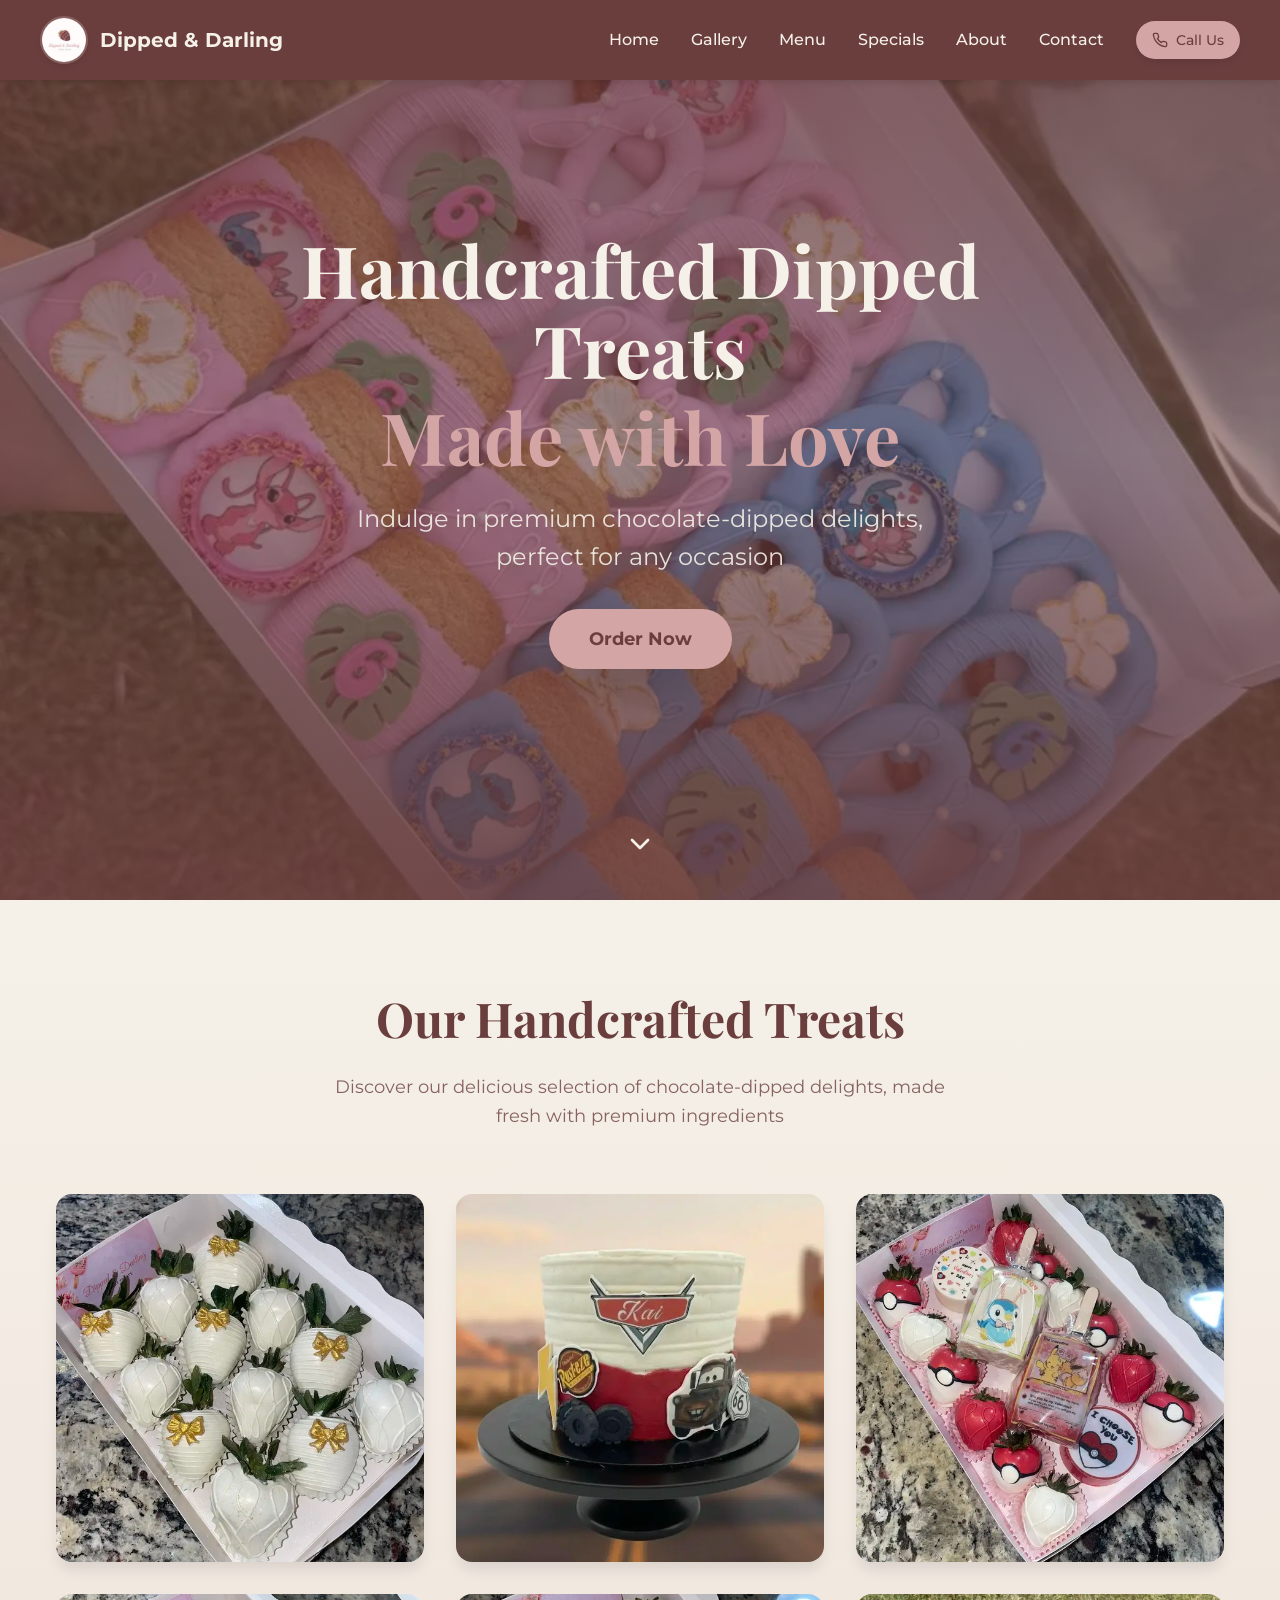
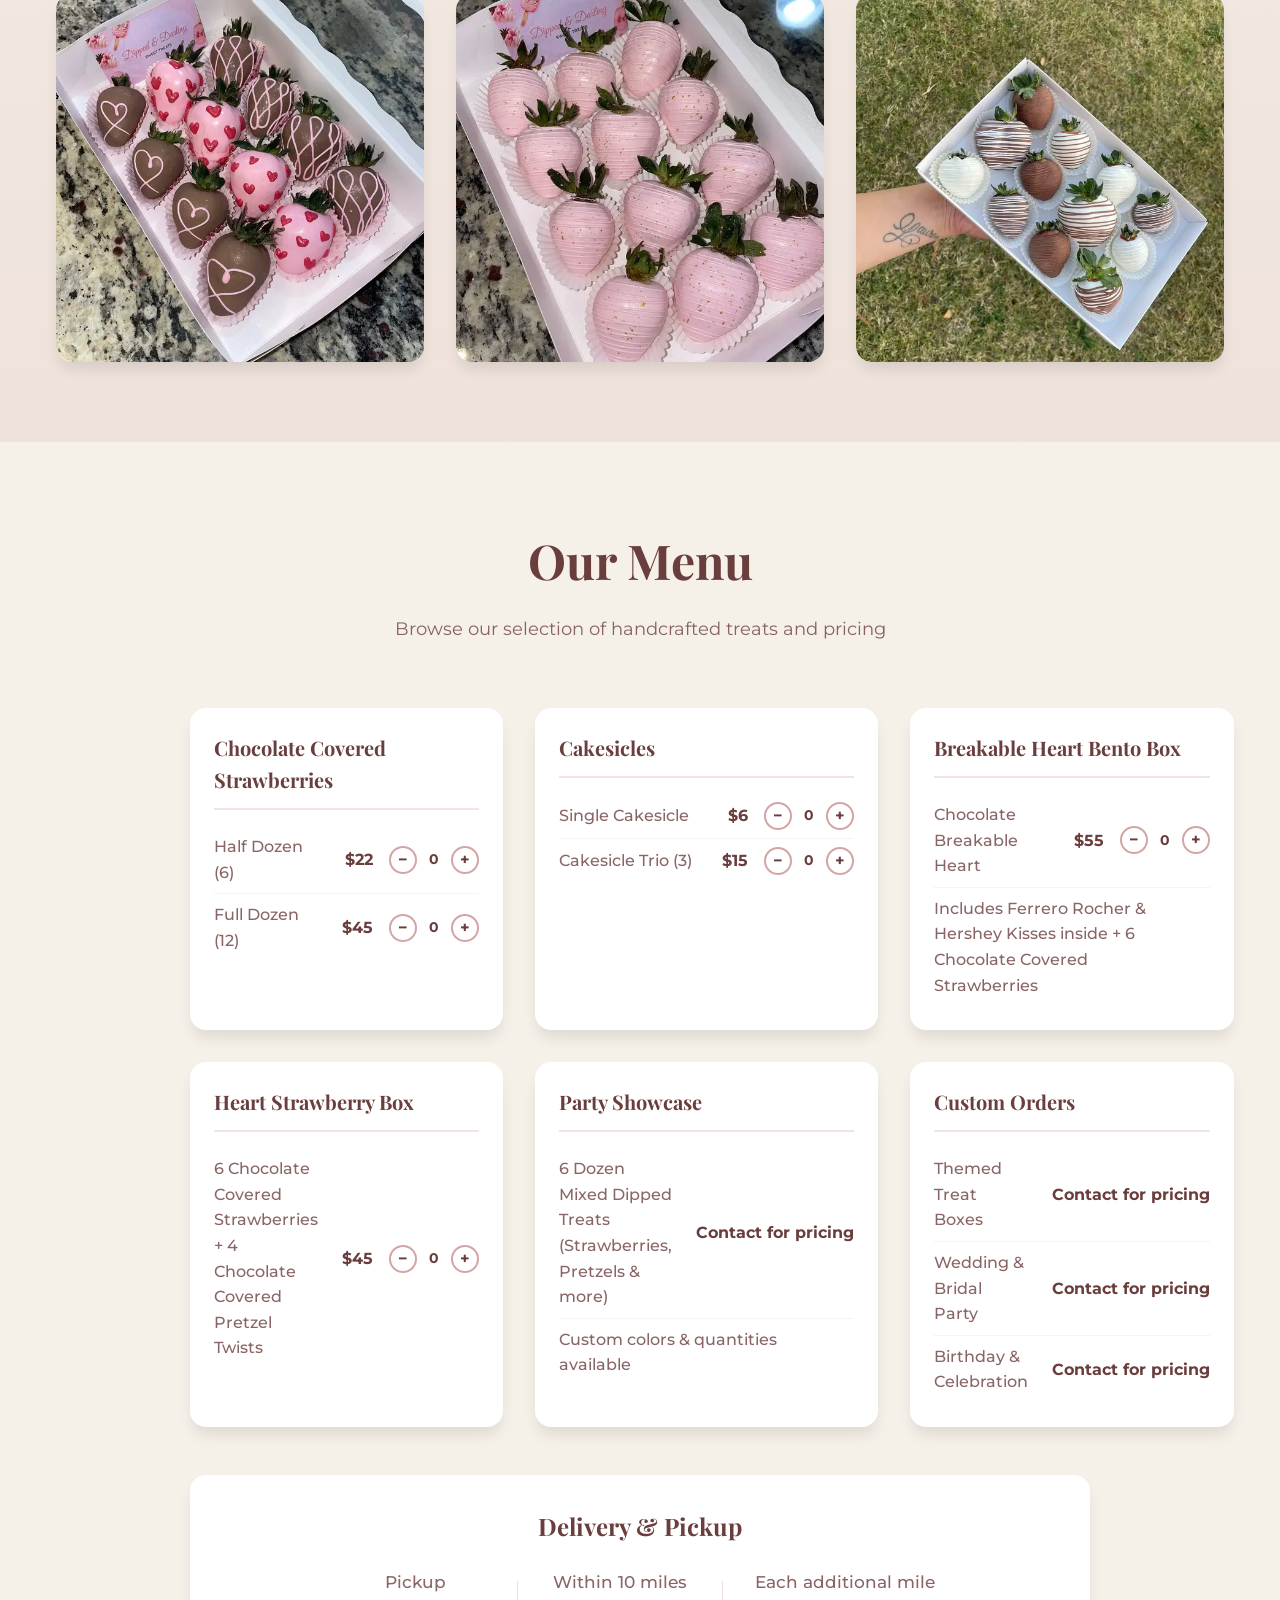
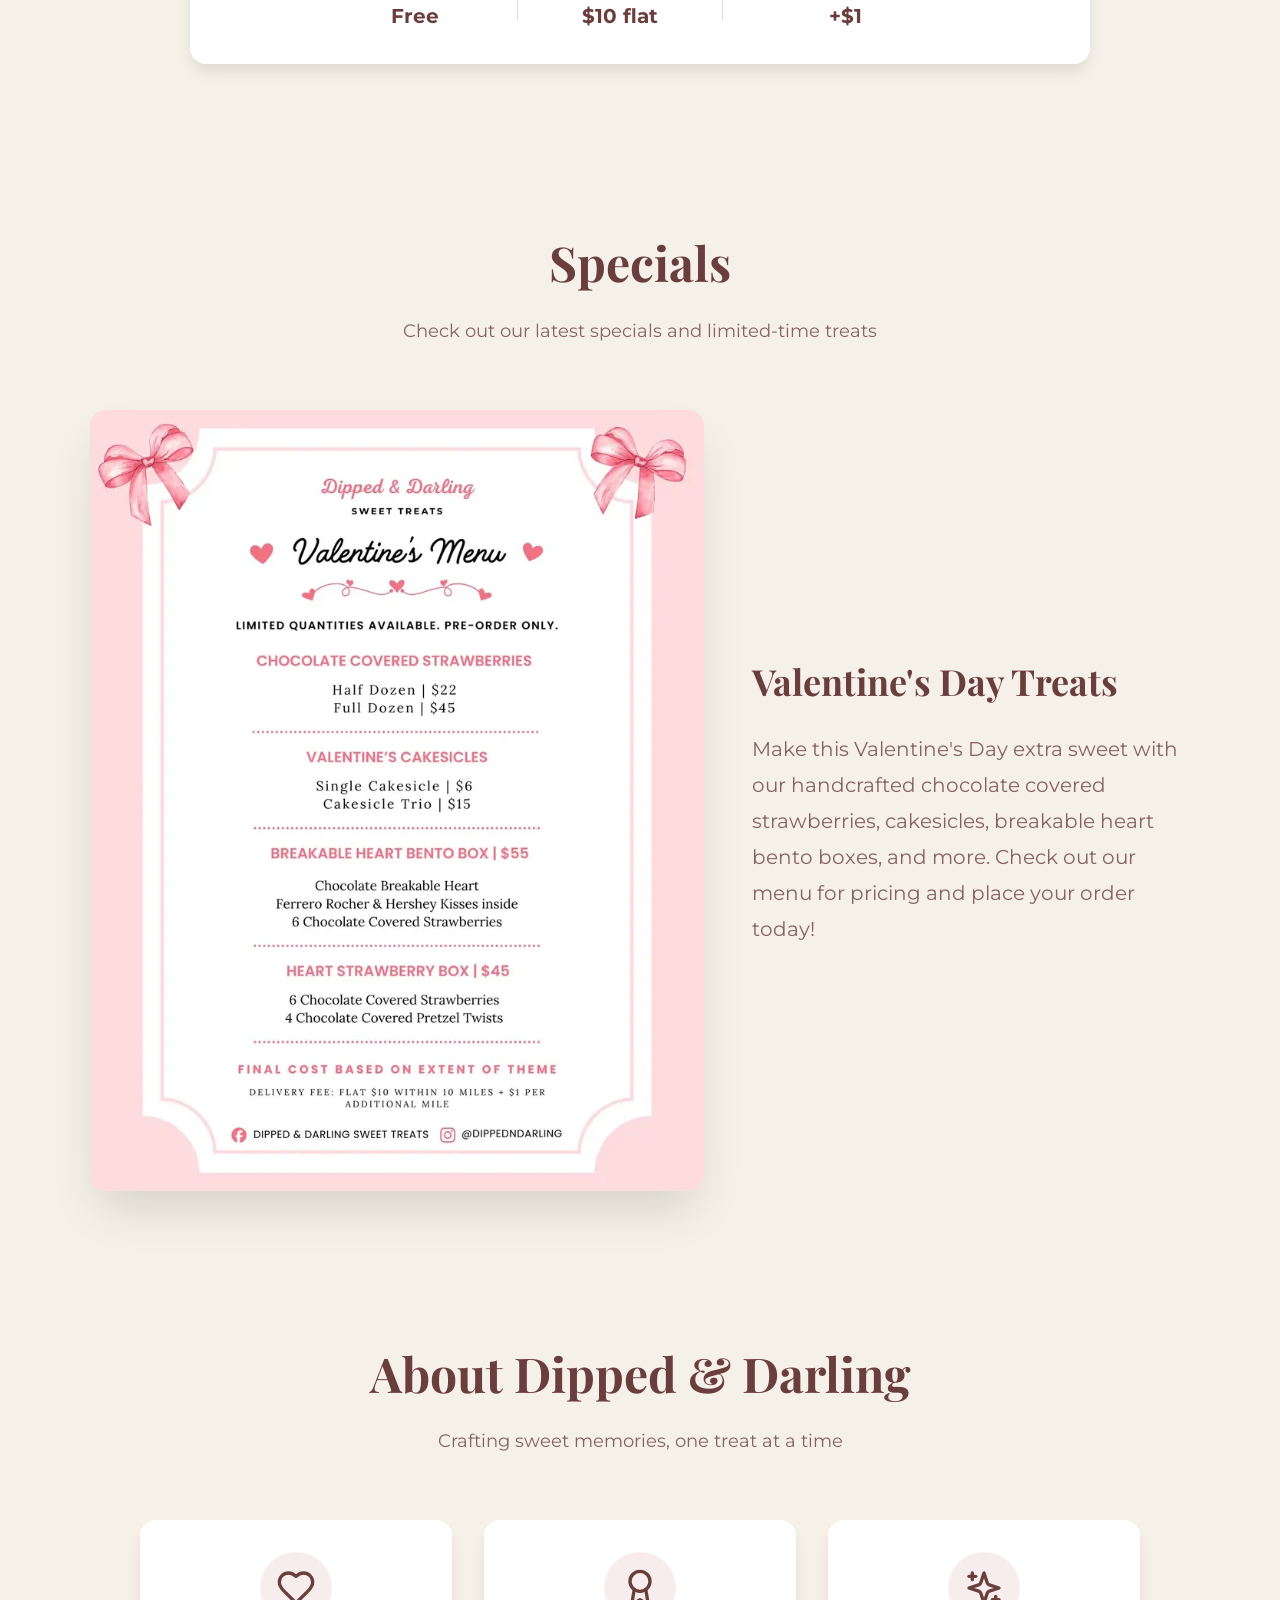
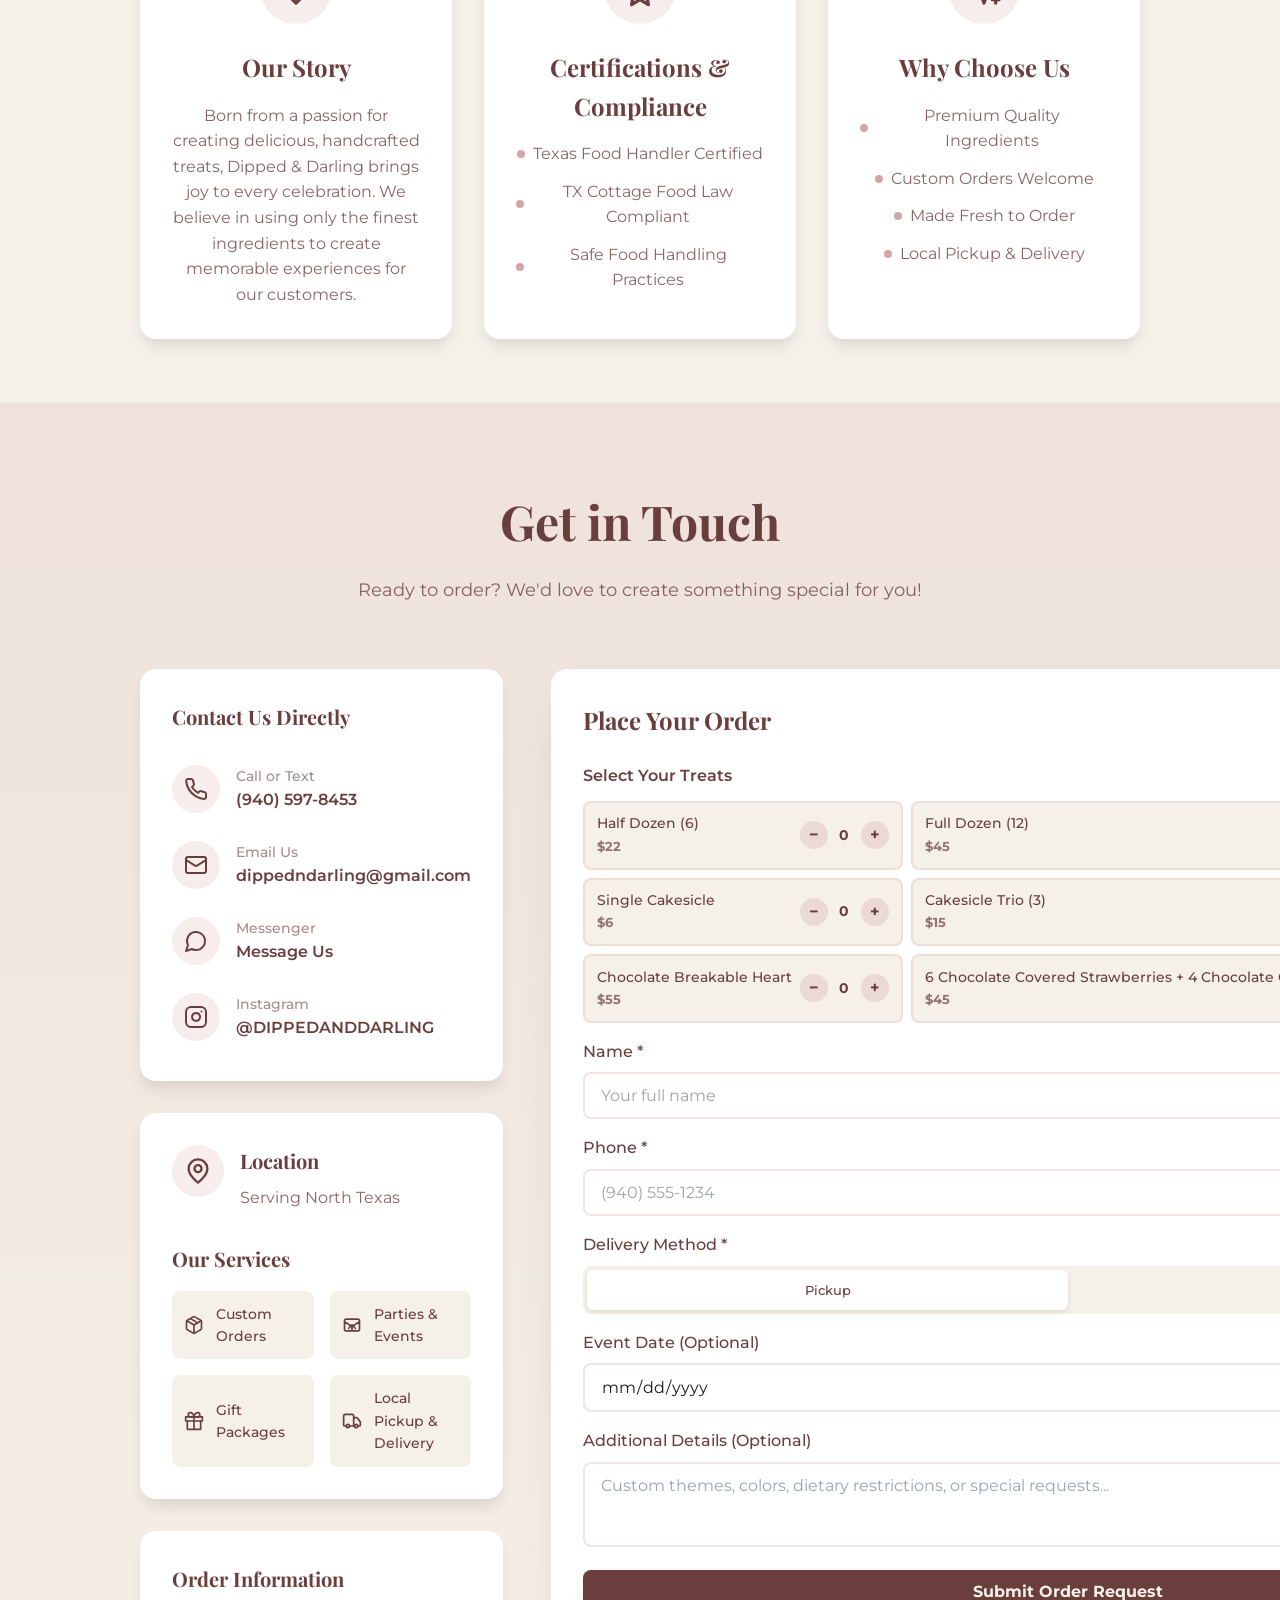
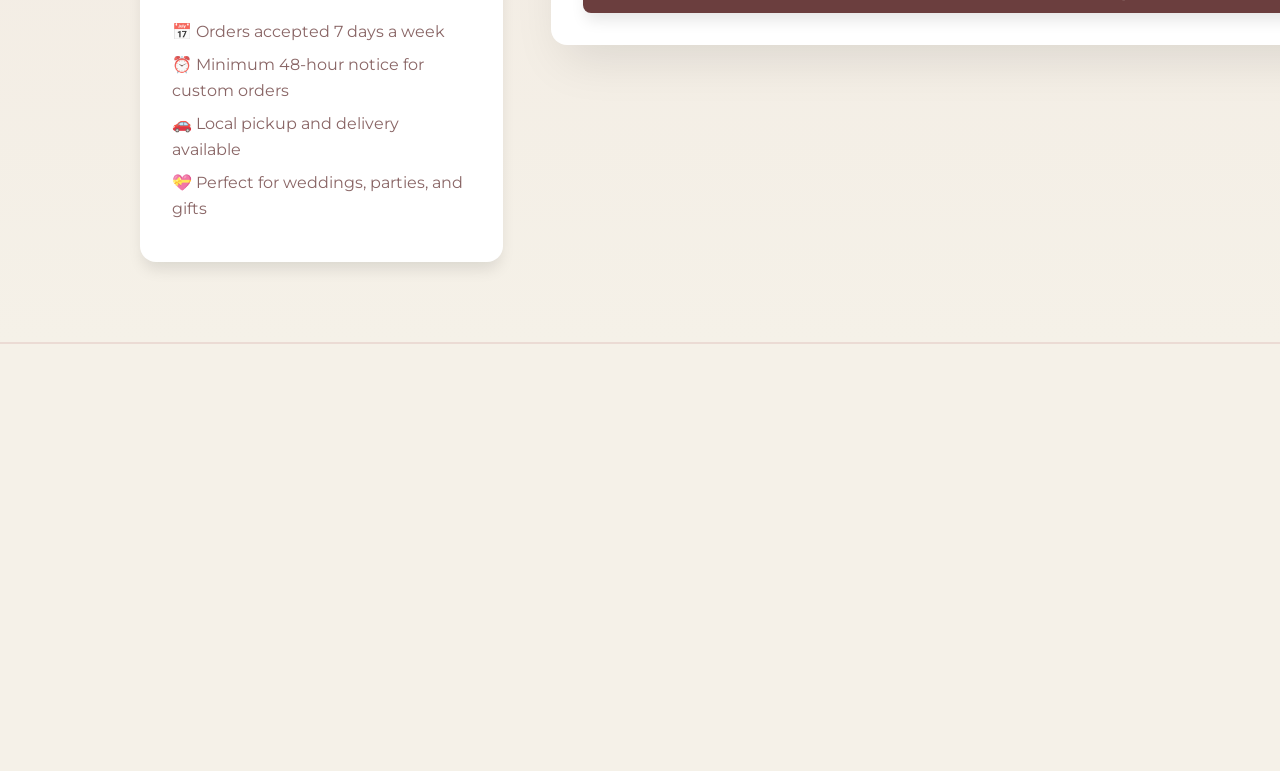
==== index.html @ 2ed3204c "Add jello animations, menu qty controls, and particle improvements - Springy cubic-bezier transition" ====
<!DOCTYPE html>
<html lang="en">
<head>
  <meta charset="UTF-8">
  <meta name="viewport" content="width=device-width, initial-scale=1.0">
  <title>Dipped & Darling Sweet Treats - Handcrafted Chocolate Delights</title>
  <meta name="description" content="Handcrafted dipped treats made with love in North Texas. Custom orders for parties, gifts, and special occasions. Texas Food Handler Certified and Cottage Food Law compliant.">
  <meta name="theme-color" content="#6B3E3E">
  <link rel="preconnect" href="https://fonts.googleapis.com">
  <link rel="preconnect" href="https://fonts.gstatic.com" crossorigin>
  <link href="https://fonts.googleapis.com/css2?family=Playfair+Display:wght@400;600;700&family=Montserrat:wght@400;500;600;700&display=swap" rel="stylesheet">
  <link rel="icon" href="images/favicon.png" type="image/png">
  <link rel="preload" href="images/hero-background.webp" as="image">
  <link rel="stylesheet" href="style.css?v=1707960000">
</head>
<body>

  <!-- ===== HEADER ===== -->
  <header class="header" id="siteHeader">
    <nav class="container">
      <div class="nav-inner">
        <a href="#home" class="logo">
          <img src="images/logo.jpg" alt="Dipped & Darling Sweet Treats Logo">
          <div class="logo-text">
            <span class="logo-name">Dipped &amp; Darling</span>
          </div>
        </a>

        <div class="desktop-nav">
          <a href="#home">Home</a>
          <a href="#gallery">Gallery</a>
          <a href="#menu">Menu</a>
          <a href="#specials">Specials</a>
          <a href="#about">About</a>
          <a href="#contact">Contact</a>
          <a href="tel:9405978453" class="cta-btn">
            <svg xmlns="http://www.w3.org/2000/svg" width="16" height="16" viewBox="0 0 24 24" fill="none" stroke="currentColor" stroke-width="2" stroke-linecap="round" stroke-linejoin="round"><path d="M22 16.92v3a2 2 0 0 1-2.18 2 19.79 19.79 0 0 1-8.63-3.07 19.5 19.5 0 0 1-6-6 19.79 19.79 0 0 1-3.07-8.67A2 2 0 0 1 4.11 2h3a2 2 0 0 1 2 1.72c.127.96.361 1.903.7 2.81a2 2 0 0 1-.45 2.11L8.09 9.91a16 16 0 0 0 6 6l1.27-1.27a2 2 0 0 1 2.11-.45c.907.339 1.85.573 2.81.7A2 2 0 0 1 22 16.92z"/></svg>
            Call Us
          </a>
        </div>

        <div class="mobile-controls">
          <a href="tel:9405978453" aria-label="Call us">
            <svg xmlns="http://www.w3.org/2000/svg" width="20" height="20" viewBox="0 0 24 24" fill="none" stroke="currentColor" stroke-width="2" stroke-linecap="round" stroke-linejoin="round"><path d="M22 16.92v3a2 2 0 0 1-2.18 2 19.79 19.79 0 0 1-8.63-3.07 19.5 19.5 0 0 1-6-6 19.79 19.79 0 0 1-3.07-8.67A2 2 0 0 1 4.11 2h3a2 2 0 0 1 2 1.72c.127.96.361 1.903.7 2.81a2 2 0 0 1-.45 2.11L8.09 9.91a16 16 0 0 0 6 6l1.27-1.27a2 2 0 0 1 2.11-.45c.907.339 1.85.573 2.81.7A2 2 0 0 1 22 16.92z"/></svg>
          </a>
          <button onclick="toggleMobileMenu()" aria-label="Toggle mobile menu" id="menuBtn">
            <svg id="menuIcon" xmlns="http://www.w3.org/2000/svg" width="24" height="24" viewBox="0 0 24 24" fill="none" stroke="currentColor" stroke-width="2" stroke-linecap="round" stroke-linejoin="round"><line x1="4" x2="20" y1="12" y2="12"/><line x1="4" x2="20" y1="6" y2="6"/><line x1="4" x2="20" y1="18" y2="18"/></svg>
            <svg id="closeIcon" xmlns="http://www.w3.org/2000/svg" width="24" height="24" viewBox="0 0 24 24" fill="none" stroke="currentColor" stroke-width="2" stroke-linecap="round" stroke-linejoin="round" style="display:none"><path d="M18 6 6 18"/><path d="m6 6 12 12"/></svg>
          </button>
        </div>
      </div>

      <div class="mobile-menu" id="mobileMenu">
        <a href="#home" onclick="closeMobileMenu()">Home</a>
        <a href="#gallery" onclick="closeMobileMenu()">Gallery</a>
        <a href="#menu" onclick="closeMobileMenu()">Menu</a>
        <a href="#specials" onclick="closeMobileMenu()">Specials</a>
        <a href="#about" onclick="closeMobileMenu()">About</a>
        <a href="#contact" onclick="closeMobileMenu()">Contact</a>
        <div class="contact-divider">
          <p>Contact Us</p>
          <a href="tel:9405978453">
            <svg xmlns="http://www.w3.org/2000/svg" width="16" height="16" viewBox="0 0 24 24" fill="none" stroke="currentColor" stroke-width="2" stroke-linecap="round" stroke-linejoin="round"><path d="M22 16.92v3a2 2 0 0 1-2.18 2 19.79 19.79 0 0 1-8.63-3.07 19.5 19.5 0 0 1-6-6 19.79 19.79 0 0 1-3.07-8.67A2 2 0 0 1 4.11 2h3a2 2 0 0 1 2 1.72c.127.96.361 1.903.7 2.81a2 2 0 0 1-.45 2.11L8.09 9.91a16 16 0 0 0 6 6l1.27-1.27a2 2 0 0 1 2.11-.45c.907.339 1.85.573 2.81.7A2 2 0 0 1 22 16.92z"/></svg>
            (940) 597-8453
          </a>
        </div>
      </div>
    </nav>
  </header>

  <!-- ===== HERO ===== -->
  <section class="hero" id="home">
    <div class="hero-bg">
      <img src="images/hero-background.webp" alt="Dipped and Darling Sweet Treats">
      <div class="overlay"></div>
    </div>
    <div class="hero-content">
      <h1 class="animate-fade-in-up">
        Handcrafted Dipped Treats
        <span>Made with Love</span>
      </h1>
      <p class="animate-fade-in-up delay-2">
        Indulge in premium chocolate-dipped delights, perfect for any occasion
      </p>
      <a href="#contact" class="order-btn animate-fade-in-up delay-4">Order Now</a>
    </div>
    <div class="scroll-indicator">
      <svg xmlns="http://www.w3.org/2000/svg" width="32" height="32" viewBox="0 0 24 24" fill="none" stroke="currentColor" stroke-width="2" stroke-linecap="round" stroke-linejoin="round"><path d="m6 9 6 6 6-6"/></svg>
    </div>
  </section>

  <!-- ===== GALLERY ===== -->
  <section class="gallery" id="gallery">
    <div class="container">
      <div class="section-header reveal">
        <h2>Our Handcrafted Treats</h2>
        <p>Discover our delicious selection of chocolate-dipped delights, made fresh with premium ingredients</p>
      </div>
      <div class="gallery-wrapper">
        <button class="gallery-nav-btn prev hidden" id="galleryPrev" aria-label="Previous">
          <svg xmlns="http://www.w3.org/2000/svg" width="24" height="24" viewBox="0 0 24 24" fill="none" stroke="currentColor" stroke-width="2.5" stroke-linecap="round" stroke-linejoin="round"><path d="m15 18-6-6 6-6"/></svg>
        </button>
        <div class="gallery-grid" id="galleryGrid"></div>
        <button class="gallery-nav-btn next hidden" id="galleryNext" aria-label="Next">
          <svg xmlns="http://www.w3.org/2000/svg" width="24" height="24" viewBox="0 0 24 24" fill="none" stroke="currentColor" stroke-width="2.5" stroke-linecap="round" stroke-linejoin="round"><path d="m9 18 6-6-6-6"/></svg>
        </button>
      </div>
      <div class="gallery-dots hidden" id="galleryDots"></div>
    </div>
  </section>

  <!-- ===== MENU ===== -->
  <section class="menu" id="menu">
    <div class="container">
      <div class="section-header reveal">
        <h2>Our Menu</h2>
        <p>Browse our selection of handcrafted treats and pricing</p>
      </div>
      <div class="menu-grid" id="menuGrid"></div>
      <div class="menu-delivery reveal">
        <div class="menu-delivery-inner">
          <h3>Delivery & Pickup</h3>
          <div class="delivery-options">
            <div class="delivery-option">
              <span class="delivery-label">Pickup</span>
              <span class="delivery-price">Free</span>
            </div>
            <div class="delivery-divider"></div>
            <div class="delivery-option">
              <span class="delivery-label">Within 10 miles</span>
              <span class="delivery-price">$10 flat</span>
            </div>
            <div class="delivery-divider"></div>
            <div class="delivery-option">
              <span class="delivery-label">Each additional mile</span>
              <span class="delivery-price">+$1</span>
            </div>
          </div>
        </div>
      </div>
    </div>
  </section>

  <!-- ===== SPECIALS ===== -->
  <section class="specials" id="specials">
    <div class="container">
      <div class="section-header reveal">
        <h2>Specials</h2>
        <p>Check out our latest specials and limited-time treats</p>
      </div>
      <div class="specials-content">
        <div class="specials-image reveal delay-1">
          <img src="images/special.webp" loading="lazy" alt="Valentine's Day Menu - Chocolate Covered Strawberries, Cakesicles, Breakable Heart Bento Box, Heart Strawberry Box">
        </div>
        <div class="specials-text reveal delay-2">
          <h3>Valentine's Day Treats</h3>
          <p>Make this Valentine's Day extra sweet with our handcrafted chocolate covered strawberries, cakesicles, breakable heart bento boxes, and more. Check out our menu for pricing and place your order today!</p>
        </div>
      </div>
    </div>
  </section>

  <!-- ===== ABOUT ===== -->
  <section class="about" id="about">
    <div class="container">
      <div class="section-header reveal">
        <h2>About Dipped &amp; Darling</h2>
        <p>Crafting sweet memories, one treat at a time</p>
      </div>
      <div class="about-grid">
        <div class="about-card reveal delay-1">
          <div class="icon-circle">
            <svg xmlns="http://www.w3.org/2000/svg" width="40" height="40" viewBox="0 0 24 24" fill="none" stroke="currentColor" stroke-width="2" stroke-linecap="round" stroke-linejoin="round"><path d="M19 14c1.49-1.46 3-3.21 3-5.5A5.5 5.5 0 0 0 16.5 3c-1.76 0-3 .5-4.5 2-1.5-1.5-2.74-2-4.5-2A5.5 5.5 0 0 0 2 8.5c0 2.3 1.5 4.05 3 5.5l7 7Z"/></svg>
          </div>
          <h3>Our Story</h3>
          <p>Born from a passion for creating delicious, handcrafted treats, Dipped &amp; Darling brings joy to every celebration. We believe in using only the finest ingredients to create memorable experiences for our customers.</p>
        </div>
        <div class="about-card reveal delay-2">
          <div class="icon-circle">
            <svg xmlns="http://www.w3.org/2000/svg" width="40" height="40" viewBox="0 0 24 24" fill="none" stroke="currentColor" stroke-width="2" stroke-linecap="round" stroke-linejoin="round"><circle cx="12" cy="8" r="6"/><path d="M15.477 12.89 17 22l-5-3-5 3 1.523-9.11"/></svg>
          </div>
          <h3>Certifications &amp; Compliance</h3>
          <div class="bullet-list">
            <div class="bullet-item"><div class="bullet-dot"></div><p>Texas Food Handler Certified</p></div>
            <div class="bullet-item"><div class="bullet-dot"></div><p>TX Cottage Food Law Compliant</p></div>
            <div class="bullet-item"><div class="bullet-dot"></div><p>Safe Food Handling Practices</p></div>
          </div>
        </div>
        <div class="about-card reveal delay-3">
          <div class="icon-circle">
            <svg xmlns="http://www.w3.org/2000/svg" width="40" height="40" viewBox="0 0 24 24" fill="none" stroke="currentColor" stroke-width="2" stroke-linecap="round" stroke-linejoin="round"><path d="m12 3-1.912 5.813a2 2 0 0 1-1.275 1.275L3 12l5.813 1.912a2 2 0 0 1 1.275 1.275L12 21l1.912-5.813a2 2 0 0 1 1.275-1.275L21 12l-5.813-1.912a2 2 0 0 1-1.275-1.275L12 3Z"/><path d="M5 3v4"/><path d="M19 17v4"/><path d="M3 5h4"/><path d="M17 19h4"/></svg>
          </div>
          <h3>Why Choose Us</h3>
          <div class="bullet-list">
            <div class="bullet-item"><div class="bullet-dot"></div><p>Premium Quality Ingredients</p></div>
            <div class="bullet-item"><div class="bullet-dot"></div><p>Custom Orders Welcome</p></div>
            <div class="bullet-item"><div class="bullet-dot"></div><p>Made Fresh to Order</p></div>
            <div class="bullet-item"><div class="bullet-dot"></div><p>Local Pickup &amp; Delivery</p></div>
          </div>
        </div>
      </div>
    </div>
  </section>

  <!-- ===== CONTACT ===== -->
  <section class="contact" id="contact">
    <div class="container">
      <div class="section-header reveal">
        <h2>Get in Touch</h2>
        <p>Ready to order? We'd love to create something special for you!</p>
      </div>
      <div class="contact-grid">
        <div class="contact-info reveal">
          <div class="info-card">
            <h3>Contact Us Directly</h3>
            <a href="tel:9405978453" class="contact-method">
              <div class="method-icon">
                <svg xmlns="http://www.w3.org/2000/svg" width="24" height="24" viewBox="0 0 24 24" fill="none" stroke="currentColor" stroke-width="2" stroke-linecap="round" stroke-linejoin="round"><path d="M22 16.92v3a2 2 0 0 1-2.18 2 19.79 19.79 0 0 1-8.63-3.07 19.5 19.5 0 0 1-6-6 19.79 19.79 0 0 1-3.07-8.67A2 2 0 0 1 4.11 2h3a2 2 0 0 1 2 1.72c.127.96.361 1.903.7 2.81a2 2 0 0 1-.45 2.11L8.09 9.91a16 16 0 0 0 6 6l1.27-1.27a2 2 0 0 1 2.11-.45c.907.339 1.85.573 2.81.7A2 2 0 0 1 22 16.92z"/></svg>
              </div>
              <div>
                <p class="method-label">Call or Text</p>
                <p class="method-value">(940) 597-8453</p>
              </div>
            </a>
            <a href="mailto:dippedndarling@gmail.com" class="contact-method">
              <div class="method-icon">
                <svg xmlns="http://www.w3.org/2000/svg" width="24" height="24" viewBox="0 0 24 24" fill="none" stroke="currentColor" stroke-width="2" stroke-linecap="round" stroke-linejoin="round"><rect width="20" height="16" x="2" y="4" rx="2"/><path d="m22 7-8.97 5.7a1.94 1.94 0 0 1-2.06 0L2 7"/></svg>
              </div>
              <div>
                <p class="method-label">Email Us</p>
                <p class="method-value">dippedndarling@gmail.com</p>
              </div>
            </a>
            <a href="https://www.facebook.com/messages/t/61581837754431/" target="_blank" rel="noopener noreferrer" class="contact-method">
              <div class="method-icon">
                <svg xmlns="http://www.w3.org/2000/svg" width="24" height="24" viewBox="0 0 24 24" fill="none" stroke="currentColor" stroke-width="2" stroke-linecap="round" stroke-linejoin="round"><path d="M7.9 20A9 9 0 1 0 4 16.1L2 22Z"/></svg>
              </div>
              <div>
                <p class="method-label">Messenger</p>
                <p class="method-value">Message Us</p>
              </div>
            </a>
            <a href="https://www.instagram.com/dippedanddarling" target="_blank" rel="noopener noreferrer" class="contact-method">
              <div class="method-icon">
                <svg xmlns="http://www.w3.org/2000/svg" width="24" height="24" viewBox="0 0 24 24" fill="none" stroke="currentColor" stroke-width="2" stroke-linecap="round" stroke-linejoin="round"><rect width="20" height="20" x="2" y="2" rx="5" ry="5"/><path d="M16 11.37A4 4 0 1 1 12.63 8 4 4 0 0 1 16 11.37z"/><line x1="17.5" x2="17.51" y1="6.5" y2="6.5"/></svg>
              </div>
              <div>
                <p class="method-label">Instagram</p>
                <p class="method-value">@DIPPEDANDDARLING</p>
              </div>
            </a>
          </div>

          <div class="info-card">
            <div class="location-header">
              <div class="method-icon">
                <svg xmlns="http://www.w3.org/2000/svg" width="28" height="28" viewBox="0 0 24 24" fill="none" stroke="currentColor" stroke-width="2" stroke-linecap="round" stroke-linejoin="round"><path d="M20 10c0 6-8 12-8 12s-8-6-8-12a8 8 0 0 1 16 0Z"/><circle cx="12" cy="10" r="3"/></svg>
              </div>
              <div>
                <h3 style="margin-bottom:0.5rem">Location</h3>
                <p>Serving North Texas</p>
              </div>
            </div>
            <h3 style="margin-bottom:1rem">Our Services</h3>
            <div class="services-grid">
              <div class="service-item">
                <svg xmlns="http://www.w3.org/2000/svg" width="20" height="20" viewBox="0 0 24 24" fill="none" stroke="currentColor" stroke-width="2" stroke-linecap="round" stroke-linejoin="round"><path d="m7.5 4.27 9 5.15"/><path d="M21 8a2 2 0 0 0-1-1.73l-7-4a2 2 0 0 0-2 0l-7 4A2 2 0 0 0 3 8v8a2 2 0 0 0 1 1.73l7 4a2 2 0 0 0 2 0l7-4A2 2 0 0 0 21 16Z"/><path d="m3.3 7 8.7 5 8.7-5"/><path d="M12 22V12"/></svg>
                <span>Custom Orders</span>
              </div>
              <div class="service-item">
                <svg xmlns="http://www.w3.org/2000/svg" width="20" height="20" viewBox="0 0 24 24" fill="none" stroke="currentColor" stroke-width="2" stroke-linecap="round" stroke-linejoin="round"><path d="M3 8l7.89 5.26a2 2 0 002.22 0L21 8M5 19h14a2 2 0 002-2V7a2 2 0 00-2-2H5a2 2 0 00-2 2v10a2 2 0 002 2z"/><path d="M12 12v6"/><path d="M8 16l4-4 4 4"/></svg>
                <span>Parties &amp; Events</span>
              </div>
              <div class="service-item">
                <svg xmlns="http://www.w3.org/2000/svg" width="20" height="20" viewBox="0 0 24 24" fill="none" stroke="currentColor" stroke-width="2" stroke-linecap="round" stroke-linejoin="round"><polyline points="20 12 20 22 4 22 4 12"/><rect width="20" height="5" x="2" y="7"/><line x1="12" x2="12" y1="22" y2="7"/><path d="M12 7H7.5a2.5 2.5 0 0 1 0-5C11 2 12 7 12 7z"/><path d="M12 7h4.5a2.5 2.5 0 0 0 0-5C13 2 12 7 12 7z"/></svg>
                <span>Gift Packages</span>
              </div>
              <div class="service-item">
                <svg xmlns="http://www.w3.org/2000/svg" width="20" height="20" viewBox="0 0 24 24" fill="none" stroke="currentColor" stroke-width="2" stroke-linecap="round" stroke-linejoin="round"><path d="M14 18V6a2 2 0 0 0-2-2H4a2 2 0 0 0-2 2v11a1 1 0 0 0 1 1h2"/><path d="M15 18H9"/><path d="M19 18h2a1 1 0 0 0 1-1v-3.65a1 1 0 0 0-.22-.624l-3.48-4.35A1 1 0 0 0 17.52 8H14"/><circle cx="17" cy="18" r="2"/><circle cx="7" cy="18" r="2"/></svg>
                <span>Local Pickup &amp; Delivery</span>
              </div>
            </div>
          </div>

          <div class="info-card order-info">
            <h3>Order Information</h3>
            <p>&#128197; Orders accepted 7 days a week</p>
            <p>&#9200; Minimum 48-hour notice for custom orders</p>
            <p>&#128663; Local pickup and delivery available</p>
            <p>&#128157; Perfect for weddings, parties, and gifts</p>
          </div>
        </div>

        <div class="reveal delay-2">
          <form class="order-form" id="orderForm" onsubmit="handleFormSubmit(event)">
            <h3>Place Your Order</h3>

            <label class="form-section-label">Select Your Treats</label>
            <div class="order-items" id="orderItems"></div>
            <p class="error-text" id="cartError" style="display:none"></p>

            <div class="order-summary hidden" id="orderSummary">
              <h4>Order Summary</h4>
              <div id="orderSummaryItems"></div>
              <div class="order-total">
                <span>Estimated Total</span>
                <span id="orderTotal">$0</span>
              </div>
            </div>

            <div class="form-group">
              <label for="name">Name *</label>
              <input type="text" id="name" name="name" placeholder="Your full name">
              <p class="error-text" id="nameError" style="display:none"></p>
            </div>
            <div class="form-group">
              <label for="phone">Phone *</label>
              <input type="tel" id="phone" name="phone" placeholder="(940) 555-1234">
              <p class="error-text" id="phoneError" style="display:none"></p>
            </div>

            <div class="form-group">
              <label class="form-section-label">Delivery Method *</label>
              <div class="delivery-toggle" id="deliveryToggle">
                <button type="button" class="delivery-toggle-btn active" data-method="pickup">Pickup</button>
                <button type="button" class="delivery-toggle-btn" data-method="delivery">Delivery</button>
              </div>
              <p class="error-text" id="deliveryError" style="display:none"></p>
            </div>

            <div class="form-group hidden" id="addressGroup">
              <label for="address">Delivery Address *</label>
              <input type="text" id="address" name="address" placeholder="123 Main St, City, TX 76201">
              <p class="error-text" id="addressError" style="display:none"></p>
            </div>

            <div class="form-group">
              <label for="eventDate">Event Date (Optional)</label>
              <input type="date" id="eventDate" name="eventDate">
            </div>
            <div class="form-group">
              <label for="customDetails">Additional Details (Optional)</label>
              <textarea id="customDetails" name="customDetails" rows="3" placeholder="Custom themes, colors, dietary restrictions, or special requests..."></textarea>
            </div>
            <button type="submit" class="submit-btn">Submit Order Request</button>
          </form>
        </div>
      </div>
    </div>
  </section>

  <!-- ===== FOOTER ===== -->
  <footer class="footer">
    <div class="container">
      <div class="footer-grid">
        <div class="footer-brand">
          <div class="brand-row">
            <img src="images/logo.jpg" alt="Dipped & Darling Sweet Treats Logo">
            <span>Dipped &amp; Darling</span>
          </div>
          <p>Handcrafted sweet treats made with love in North Texas</p>
          <div class="certified">
            <svg xmlns="http://www.w3.org/2000/svg" width="16" height="16" viewBox="0 0 24 24" fill="none" stroke="currentColor" stroke-width="2" stroke-linecap="round" stroke-linejoin="round"><path d="M19 14c1.49-1.46 3-3.21 3-5.5A5.5 5.5 0 0 0 16.5 3c-1.76 0-3 .5-4.5 2-1.5-1.5-2.74-2-4.5-2A5.5 5.5 0 0 0 2 8.5c0 2.3 1.5 4.05 3 5.5l7 7Z"/></svg>
            <span>Texas Food Handler Certified</span>
          </div>
        </div>

        <div class="footer-links">
          <span>Quick Links</span>
          <nav>
            <a href="#home">Home</a>
            <a href="#gallery">Gallery</a>
            <a href="#specials">Specials</a>
            <a href="#about">About</a>
            <a href="#contact">Contact</a>
          </nav>
        </div>

        <div class="footer-connect">
          <span>Connect With Us</span>
          <div class="connect-links">
            <a href="tel:9405978453">
              <svg xmlns="http://www.w3.org/2000/svg" width="16" height="16" viewBox="0 0 24 24" fill="none" stroke="currentColor" stroke-width="2" stroke-linecap="round" stroke-linejoin="round"><path d="M22 16.92v3a2 2 0 0 1-2.18 2 19.79 19.79 0 0 1-8.63-3.07 19.5 19.5 0 0 1-6-6 19.79 19.79 0 0 1-3.07-8.67A2 2 0 0 1 4.11 2h3a2 2 0 0 1 2 1.72c.127.96.361 1.903.7 2.81a2 2 0 0 1-.45 2.11L8.09 9.91a16 16 0 0 0 6 6l1.27-1.27a2 2 0 0 1 2.11-.45c.907.339 1.85.573 2.81.7A2 2 0 0 1 22 16.92z"/></svg>
              (940) 597-8453
            </a>
            <a href="mailto:dippedndarling@gmail.com">
              <svg xmlns="http://www.w3.org/2000/svg" width="16" height="16" viewBox="0 0 24 24" fill="none" stroke="currentColor" stroke-width="2" stroke-linecap="round" stroke-linejoin="round"><rect width="20" height="16" x="2" y="4" rx="2"/><path d="m22 7-8.97 5.7a1.94 1.94 0 0 1-2.06 0L2 7"/></svg>
              dippedndarling@gmail.com
            </a>
            <p>
              <svg xmlns="http://www.w3.org/2000/svg" width="16" height="16" viewBox="0 0 24 24" fill="none" stroke="currentColor" stroke-width="2" stroke-linecap="round" stroke-linejoin="round"><path d="M20 10c0 6-8 12-8 12s-8-6-8-12a8 8 0 0 1 16 0Z"/><circle cx="12" cy="10" r="3"/></svg>
              Serving North Texas
            </p>
          </div>
          <div class="footer-social">
            <a href="https://www.facebook.com/profile.php?id=61581837754431" target="_blank" rel="noopener noreferrer" aria-label="Facebook">
              <svg xmlns="http://www.w3.org/2000/svg" width="20" height="20" viewBox="0 0 24 24" fill="none" stroke="currentColor" stroke-width="2" stroke-linecap="round" stroke-linejoin="round"><path d="M18 2h-3a5 5 0 0 0-5 5v3H7v4h3v8h4v-8h3l1-4h-4V7a1 1 0 0 1 1-1h3z"/></svg>
            </a>
            <a href="https://www.instagram.com/dippedanddarling" target="_blank" rel="noopener noreferrer" aria-label="Instagram">
              <svg xmlns="http://www.w3.org/2000/svg" width="20" height="20" viewBox="0 0 24 24" fill="none" stroke="currentColor" stroke-width="2" stroke-linecap="round" stroke-linejoin="round"><rect width="20" height="20" x="2" y="2" rx="5" ry="5"/><path d="M16 11.37A4 4 0 1 1 12.63 8 4 4 0 0 1 16 11.37z"/><line x1="17.5" x2="17.51" y1="6.5" y2="6.5"/></svg>
            </a>
            <a href="https://www.facebook.com/messages/t/61581837754431/" target="_blank" rel="noopener noreferrer" aria-label="Facebook Messenger">
              <svg xmlns="http://www.w3.org/2000/svg" width="20" height="20" viewBox="0 0 24 24" fill="none" stroke="currentColor" stroke-width="2" stroke-linecap="round" stroke-linejoin="round"><path d="M7.9 20A9 9 0 1 0 4 16.1L2 22Z"/></svg>
            </a>
          </div>
        </div>
      </div>

      <div class="footer-bottom">
        <p>&copy; <script>document.write(new Date().getFullYear())</script> Dipped &amp; Darling Sweet Treats. All rights reserved.</p>
        <p>Made with <svg style="display:inline-block;vertical-align:middle" class="heart" xmlns="http://www.w3.org/2000/svg" width="14" height="14" viewBox="0 0 24 24" fill="none" stroke="currentColor" stroke-width="2" stroke-linecap="round" stroke-linejoin="round"><path d="M19 14c1.49-1.46 3-3.21 3-5.5A5.5 5.5 0 0 0 16.5 3c-1.76 0-3 .5-4.5 2-1.5-1.5-2.74-2-4.5-2A5.5 5.5 0 0 0 2 8.5c0 2.3 1.5 4.05 3 5.5l7 7Z"/></svg> in Texas</p>
      </div>
    </div>
  </footer>

  <!-- ===== LIGHTBOX ===== -->
  <div class="lightbox" id="lightbox">
    <button class="lightbox-close" id="lightboxClose" aria-label="Close">
      <svg xmlns="http://www.w3.org/2000/svg" width="28" height="28" viewBox="0 0 24 24" fill="none" stroke="currentColor" stroke-width="2.5" stroke-linecap="round" stroke-linejoin="round"><path d="M18 6 6 18"/><path d="m6 6 12 12"/></svg>
    </button>
    <button class="lightbox-nav prev" id="lightboxPrev" aria-label="Previous image">
      <svg xmlns="http://www.w3.org/2000/svg" width="28" height="28" viewBox="0 0 24 24" fill="none" stroke="currentColor" stroke-width="2.5" stroke-linecap="round" stroke-linejoin="round"><path d="m15 18-6-6 6-6"/></svg>
    </button>
    <div class="lightbox-content">
      <img id="lightboxImg" src="" alt="">
      <div class="lightbox-caption">
        <h3 id="lightboxTitle"></h3>
        <p id="lightboxDesc"></p>
      </div>
    </div>
    <button class="lightbox-nav next" id="lightboxNext" aria-label="Next image">
      <svg xmlns="http://www.w3.org/2000/svg" width="28" height="28" viewBox="0 0 24 24" fill="none" stroke="currentColor" stroke-width="2.5" stroke-linecap="round" stroke-linejoin="round"><path d="m9 18 6-6-6-6"/></svg>
    </button>
  </div>

  <!-- ===== TOAST ===== -->
  <div class="toast" id="toast">
    <p class="toast-title" id="toastTitle"></p>
    <p class="toast-desc" id="toastDesc"></p>
  </div>

  <!-- Order Confirmation Modal -->
  <div class="modal" id="orderModal">
    <div class="modal-content">
      <h3 id="modalTitle"></h3>
      <p id="modalMessage"></p>
      <textarea id="modalEmailContent" readonly rows="10"></textarea>
      <div class="modal-actions">
        <button id="modalCopyBtn" class="submit-btn">Copy Email Content</button>
        <button id="modalCloseBtn" class="cta-btn">Close</button>
      </div>
    </div>
  </div>

  <!-- data files load first, then the main script -->
  <script src="gallery.js" defer></script>
  <script src="menu.js" defer></script>
  <script src="script.js" defer></script>
</body>
</html>
---- style.css ----
/* ===== RESET & BASE ===== */
*, *::before, *::after { box-sizing: border-box; margin: 0; padding: 0; }
html { scroll-behavior: smooth; scroll-padding-top: 80px; }
body {
  font-family: 'Montserrat', sans-serif;
  background: #F5F1E8;
  color: #6B3E3E;
  overflow-x: hidden;
  line-height: 1.6;
}
h1, h2, h3, h4, h5, h6 { font-family: 'Playfair Display', serif; }
a { text-decoration: none; color: inherit; }
img { max-width: 100%; display: block; }
button { cursor: pointer; border: none; font-family: inherit; }
input, textarea { font-family: inherit; }

/* ===== SCROLLBAR HIDDEN ===== */
::-webkit-scrollbar { display: none; }
html { -ms-overflow-style: none; scrollbar-width: none; }

/* ===== FOCUS ===== */
button:focus-visible, a:focus-visible, input:focus-visible, textarea:focus-visible {
  outline: 2px solid #D4A5A5;
  outline-offset: 2px;
}

/* ===== CONTAINER ===== */
.container { max-width: 1200px; margin: 0 auto; padding: 0 1rem; }

/* ===== ANIMATIONS ===== */
@keyframes fadeInUp {
  from { opacity: 0; transform: translateY(30px); }
  to { opacity: 1; transform: translateY(0); }
}
@keyframes fadeIn {
  from { opacity: 0; }
  to { opacity: 1; }
}
@keyframes bounce {
  0%, 100% { transform: translateY(0) translateX(-50%); }
  50% { transform: translateY(10px) translateX(-50%); }
}
.animate-fade-in-up {
  animation: fadeInUp 0.8s ease-out forwards;
  opacity: 0;
}
.animate-fade-in {
  animation: fadeIn 0.6s ease-out forwards;
  opacity: 0;
}
.delay-1 { animation-delay: 0.1s; }
.delay-2 { animation-delay: 0.2s; }
.delay-3 { animation-delay: 0.3s; }
.delay-4 { animation-delay: 0.4s; }
.delay-5 { animation-delay: 0.5s; }
.delay-6 { animation-delay: 0.6s; }

/* Jello spring easing */
@keyframes jelloIn {
  0% { transform: scale(0.9) translateY(30px); opacity: 0; }
  50% { transform: scale(1.03) translateY(-4px); }
  70% { transform: scale(0.98) translateY(2px); }
  100% { transform: scale(1) translateY(0); opacity: 1; }
}

/* Scroll-triggered animations */
.reveal {
  opacity: 0;
  transform: translateY(30px) scale(0.97);
  transition: opacity 0.5s ease-out, transform 0.6s cubic-bezier(0.34, 1.56, 0.64, 1);
}
.reveal.visible {
  opacity: 1;
  transform: translateY(0) scale(1);
}

/* ===== HEADER ===== */
.header {
  position: fixed;
  top: 0; left: 0; right: 0;
  z-index: 50;
  background: #6B3E3E;
  box-shadow: 0 4px 6px -1px rgba(0,0,0,0.1);
  transition: all 0.3s ease;
}
.header.scrolled {
  background: rgba(107, 62, 62, 0.95);
  backdrop-filter: blur(12px);
  -webkit-backdrop-filter: blur(12px);
}
.header nav { padding: 1rem 0; }
.header .nav-inner {
  display: flex;
  align-items: center;
  justify-content: space-between;
}
.header .logo {
  display: flex;
  align-items: center;
  gap: 0.75rem;
}
.header .logo img {
  height: 48px; width: 48px;
  border-radius: 50%;
  object-fit: cover;
  box-shadow: 0 4px 6px -1px rgba(0,0,0,0.1);
  border: 2px solid rgba(245, 241, 232, 0.2);
}
.header .logo-text { display: flex; flex-direction: column; }
.header .logo-name {
  font-size: 1.25rem; font-weight: 700;
  color: #F5F1E8; line-height: 1;
}
.header .logo-phone {
  font-size: 0.75rem; color: rgba(245,241,232,0.8);
  display: flex; align-items: center; gap: 4px; margin-top: 4px;
  transition: color 0.2s;
}
.header .logo-phone:hover { color: #D4A5A5; }

/* Desktop Nav */
.desktop-nav {
  display: flex;
  align-items: center;
  gap: 2rem;
}
.desktop-nav a {
  color: #F5F1E8;
  font-weight: 500;
  transition: color 0.2s;
  position: relative;
}
.desktop-nav a:not(.cta-btn):hover { color: #D4A5A5; }
.desktop-nav a:not(.cta-btn)::after {
  content: '';
  position: absolute;
  bottom: -2px; left: 0;
  width: 0; height: 2px;
  background: #D4A5A5;
  transition: width 0.3s;
}
.desktop-nav a:not(.cta-btn):hover::after { width: 100%; }
.cta-btn {
  background: #D4A5A5;
  color: #6B3E3E !important;
  font-weight: 700;
  font-size: 0.875rem;
  padding: 0.5rem 1rem;
  border-radius: 9999px;
  box-shadow: 0 4px 6px -1px rgba(0,0,0,0.1);
  transition: all 0.3s;
  display: flex; align-items: center; gap: 0.5rem;
}
.cta-btn:hover { background: rgba(212,165,165,0.9); transform: scale(1.05); }
.cta-btn:active { transform: scale(0.95); }

/* Mobile menu */
.mobile-controls {
  display: none;
  align-items: center;
  gap: 1rem;
}
.mobile-controls button,
.mobile-controls a {
  color: #F5F1E8;
  padding: 0.5rem;
  border-radius: 0.5rem;
  background: none;
  transition: background 0.2s;
  display: flex; align-items: center;
}
.mobile-controls button:hover,
.mobile-controls a:hover { background: rgba(212,165,165,0.2); }

.mobile-menu {
  display: none;
  flex-direction: column;
  gap: 0;
  background: #6B3E3E;
  border-top: 1px solid rgba(245,241,232,0.1);
  padding: 1rem 0 1.5rem;
  overflow: hidden;
  max-height: 0;
  opacity: 0;
  transition: max-height 0.3s ease, opacity 0.3s ease, padding 0.3s ease;
}
.mobile-menu.open {
  max-height: 400px;
  opacity: 1;
  padding: 1rem 0 1.5rem;
}
.mobile-menu a {
  color: #F5F1E8;
  font-weight: 500;
  padding: 0.5rem 1rem;
  border-radius: 0.5rem;
  transition: all 0.2s;
}
.mobile-menu a:hover {
  color: #D4A5A5;
  background: rgba(245,241,232,0.1);
}
.mobile-menu .contact-divider {
  border-top: 1px solid rgba(245,241,232,0.2);
  padding-top: 1rem;
  margin-top: 0.5rem;
  padding-left: 1rem;
}
.mobile-menu .contact-divider p {
  font-size: 0.75rem;
  font-weight: 700;
  color: rgba(245,241,232,0.6);
  text-transform: uppercase;
  letter-spacing: 0.05em;
  margin-bottom: 0.5rem;
}
.mobile-menu .contact-divider a {
  display: flex;
  align-items: center;
  gap: 0.5rem;
  padding: 0.5rem 0;
}

@media (max-width: 768px) {
  .desktop-nav { display: none; }
  .mobile-controls { display: flex; }
  .mobile-menu { display: flex; }
  .header .logo-name,
  .header .logo-phone { display: none; }
}
@media (min-width: 640px) {
  .header .logo-name,
  .header .logo-phone { display: flex; }
}

/* ===== HERO ===== */
.hero {
  position: relative;
  min-height: 100vh;
  display: flex;
  align-items: center;
  justify-content: center;
  overflow: hidden;
}
.hero-bg {
  position: absolute;
  inset: 0;
  z-index: 0;
}
.hero-bg img {
  width: 100%; height: 100%;
  object-fit: cover;
}
.hero-bg .overlay {
  position: absolute; inset: 0;
  background: linear-gradient(to bottom, rgba(107,62,62,0.8), rgba(107,62,62,0.6), rgba(107,62,62,0.9));
}
.hero-content {
  position: relative;
  z-index: 10;
  text-align: center;
  padding: 0 1rem;
  max-width: 900px;
  margin: 0 auto;
}
.hero h1 {
  font-size: clamp(2.5rem, 6vw, 4.5rem);
  font-weight: 700;
  color: #F5F1E8;
  margin-bottom: 1.5rem;
  line-height: 1.1;
}
.hero h1 span {
  display: block;
  color: #D4A5A5;
  margin-top: 0.5rem;
}
.hero p {
  font-size: clamp(1.1rem, 2.5vw, 1.5rem);
  color: rgba(245,241,232,0.9);
  margin-bottom: 2rem;
  max-width: 640px;
  margin-left: auto;
  margin-right: auto;
}
.hero .order-btn {
  background: #D4A5A5;
  color: #6B3E3E;
  font-weight: 700;
  font-size: 1.125rem;
  padding: 1rem 2.5rem;
  border-radius: 9999px;
  box-shadow: 0 25px 50px -12px rgba(0,0,0,0.25);
  transition: all 0.4s cubic-bezier(0.34, 1.56, 0.64, 1);
  display: inline-block;
}
.hero .order-btn:hover {
  background: rgba(212,165,165,0.9);
  transform: scale(1.08);
}
.hero .order-btn:active { transform: scale(0.92); }
.scroll-indicator {
  position: absolute;
  bottom: 2rem;
  left: 50%;
  transform: translateX(-50%);
  animation: bounce 1.5s infinite;
  z-index: 10;
}
.scroll-indicator svg { color: #F5F1E8; }

/* ===== PARTICLES ===== */
@keyframes particleBurst {
  0% {
    opacity: 1;
    transform: translate(0, 0) scale(1) rotate(0deg);
  }
  100% {
    opacity: 0;
    transform: translate(var(--dx), var(--dy)) scale(0) rotate(var(--rot));
  }
}
.particle-burst {
  position: fixed;
  z-index: 9999;
  pointer-events: none;
  font-size: 1.2rem;
  animation: particleBurst 0.7s ease-out forwards;
}

/* ===== GALLERY ===== */
.gallery {
  padding: 5rem 0;
  background: linear-gradient(to bottom, #F5F1E8, rgba(212,165,165,0.2));
}
.section-header {
  text-align: center;
  margin-bottom: 4rem;
}
.section-header h2 {
  font-size: clamp(2rem, 4vw, 3rem);
  font-weight: 700;
  color: #6B3E3E;
  margin-bottom: 1rem;
}
.section-header p {
  font-size: 1.125rem;
  color: rgba(107,62,62,0.8);
  max-width: 640px;
  margin: 0 auto;
}
.gallery-wrapper {
  position: relative;
}
.gallery-grid {
  display: grid;
  grid-template-columns: 1fr;
  gap: 2rem;
  opacity: 0;
  transition: opacity 0.5s ease;
}
.gallery-grid.loaded {
  opacity: 1;
}
@media (min-width: 640px) {
  .gallery-grid { grid-template-columns: repeat(2, 1fr); }
}
@media (min-width: 1024px) {
  .gallery-grid { grid-template-columns: repeat(3, 1fr); }
}
.treat-card {
  position: relative;
  overflow: hidden;
  border-radius: 1rem;
  box-shadow: 0 10px 15px -3px rgba(0,0,0,0.1);
  transition: all 0.4s cubic-bezier(0.34, 1.56, 0.64, 1);
  cursor: pointer;
}
.treat-card:hover {
  transform: scale(1.05) translateY(-8px);
  box-shadow: 0 25px 50px -12px rgba(0,0,0,0.25);
}
.treat-card:active {
  transform: scale(0.97);
}
.treat-card .img-wrapper {
  aspect-ratio: 1;
  overflow: hidden;
}
.treat-card img {
  width: 100%; height: 100%;
  object-fit: cover;
  transition: transform 0.5s ease;
}
.treat-card:hover img { transform: scale(1.1); }
.treat-card .card-overlay {
  position: absolute;
  inset: 0;
  background: linear-gradient(to top, rgba(107,62,62,0.9), rgba(107,62,62,0.5), transparent);
  opacity: 0;
  transition: opacity 0.3s;
  display: flex;
  flex-direction: column;
  justify-content: flex-end;
  padding: 1.5rem;
}
.treat-card:hover .card-overlay { opacity: 1; }
.treat-card .card-overlay h3 {
  font-size: 1.25rem;
  font-weight: 700;
  color: #F5F1E8;
  margin-bottom: 0.5rem;
}
.treat-card .card-overlay p {
  color: rgba(245,241,232,0.9);
  font-size: 0.875rem;
}

/* Gallery card animations */
@keyframes cardFadeIn {
  from { opacity: 0; transform: scale(0.92) translateY(20px); }
  to { opacity: 1; transform: scale(1) translateY(0); }
}
@keyframes cardFadeOut {
  from { opacity: 1; transform: scale(1) translateY(0); }
  to { opacity: 0; transform: scale(0.92) translateY(-20px); }
}
.treat-card.card-enter {
  animation: cardFadeIn 0.4s ease-out forwards;
}
.treat-card.card-exit {
  animation: cardFadeOut 0.3s ease-in forwards;
}

/* Gallery nav buttons */
.gallery-nav-btn {
  position: absolute;
  top: 50%;
  transform: translateY(-50%);
  z-index: 10;
  width: 48px; height: 48px;
  border-radius: 50%;
  background: rgba(107,62,62,0.85);
  color: #F5F1E8;
  display: flex;
  align-items: center;
  justify-content: center;
  box-shadow: 0 4px 15px rgba(0,0,0,0.2);
  transition: all 0.3s ease;
  border: 2px solid rgba(212,165,165,0.3);
}
.gallery-nav-btn:hover {
  background: #6B3E3E;
  transform: translateY(-50%) scale(1.1);
  box-shadow: 0 6px 20px rgba(0,0,0,0.3);
}
.gallery-nav-btn:active { transform: translateY(-50%) scale(0.95); }
.gallery-nav-btn.prev { left: -24px; }
.gallery-nav-btn.next { right: -24px; }
@media (max-width: 1280px) {
  .gallery-nav-btn.prev { left: -12px; }
  .gallery-nav-btn.next { right: -12px; }
}
@media (max-width: 768px) {
  .gallery-nav-btn { width: 40px; height: 40px; }
  .gallery-nav-btn.prev { left: -4px; }
  .gallery-nav-btn.next { right: -4px; }
}
.gallery-nav-btn.hidden { display: none; }

/* Page dots */
.gallery-dots {
  display: flex;
  justify-content: center;
  gap: 0.5rem;
  margin-top: 2rem;
}
.gallery-dots.hidden { display: none; }
.gallery-dot {
  width: 10px; height: 10px;
  border-radius: 50%;
  background: rgba(212,165,165,0.4);
  border: none;
  padding: 0;
  transition: all 0.3s ease;
}
.gallery-dot:hover { background: rgba(212,165,165,0.7); }
.gallery-dot.active {
  background: #6B3E3E;
  transform: scale(1.3);
}

/* ===== LIGHTBOX ===== */
.lightbox {
  position: fixed;
  inset: 0;
  z-index: 200;
  background: rgba(0, 0, 0, 0.9);
  display: flex;
  align-items: center;
  justify-content: center;
  opacity: 0;
  visibility: hidden;
  transition: opacity 0.3s ease, visibility 0.3s ease;
}
.lightbox.open {
  opacity: 1;
  visibility: visible;
}
.lightbox-close {
  position: absolute;
  top: 1rem;
  right: 1rem;
  z-index: 210;
  background: rgba(255, 255, 255, 0.15);
  color: #F5F1E8;
  width: 48px;
  height: 48px;
  border-radius: 50%;
  display: flex;
  align-items: center;
  justify-content: center;
  transition: background 0.2s;
}
.lightbox-close:hover { background: rgba(255, 255, 255, 0.3); }
.lightbox-nav {
  position: absolute;
  top: 50%;
  transform: translateY(-50%);
  z-index: 210;
  background: rgba(255, 255, 255, 0.15);
  color: #F5F1E8;
  width: 48px;
  height: 48px;
  border-radius: 50%;
  display: flex;
  align-items: center;
  justify-content: center;
  transition: background 0.2s;
}
.lightbox-nav:hover { background: rgba(255, 255, 255, 0.3); }
.lightbox-nav.prev { left: 1rem; }
.lightbox-nav.next { right: 1rem; }
.lightbox-content {
  max-width: 90vw;
  max-height: 85vh;
  display: flex;
  flex-direction: column;
  align-items: center;
}
.lightbox-content img {
  max-width: 100%;
  max-height: 75vh;
  border-radius: 0.75rem;
  object-fit: contain;
  transform: scale(0.95);
  transition: transform 0.3s ease;
}
.lightbox.open .lightbox-content img {
  transform: scale(1);
}
.lightbox-caption {
  text-align: center;
  margin-top: 1rem;
  color: #F5F1E8;
}
.lightbox-caption h3 {
  font-size: 1.25rem;
  font-weight: 700;
  margin-bottom: 0.25rem;
}
.lightbox-caption p {
  font-size: 0.9rem;
  color: rgba(245, 241, 232, 0.7);
}
@keyframes lightboxSlideInLeft {
  from { opacity: 0; transform: translateX(-60px) scale(0.95); }
  to { opacity: 1; transform: translateX(0) scale(1); }
}
@keyframes lightboxSlideInRight {
  from { opacity: 0; transform: translateX(60px) scale(0.95); }
  to { opacity: 1; transform: translateX(0) scale(1); }
}
.lightbox-content.slide-left {
  animation: lightboxSlideInLeft 0.3s ease-out forwards;
}
.lightbox-content.slide-right {
  animation: lightboxSlideInRight 0.3s ease-out forwards;
}
@media (max-width: 768px) {
  .lightbox-nav { width: 40px; height: 40px; }
  .lightbox-nav.prev { left: 0.5rem; }
  .lightbox-nav.next { right: 0.5rem; }
}

/* ===== MENU ===== */
.menu {
  padding: 5rem 0;
  background: #F5F1E8;
}
.menu-grid {
  display: grid;
  grid-template-columns: 1fr;
  gap: 2rem;
  max-width: 900px;
  margin: 0 auto;
}
@media (min-width: 640px) {
  .menu-grid { grid-template-columns: repeat(2, 1fr); }
}
@media (min-width: 1024px) {
  .menu-grid { grid-template-columns: repeat(3, 1fr); }
}
.menu-card {
  background: white;
  border-radius: 1rem;
  padding: 1.5rem;
  box-shadow: 0 10px 15px -3px rgba(0,0,0,0.1);
  transition: all 0.4s cubic-bezier(0.34, 1.56, 0.64, 1);
}
.menu-card:hover { box-shadow: 0 25px 50px -12px rgba(0,0,0,0.15); transform: translateY(-4px) scale(1.02); }
.menu-card h3 {
  font-size: 1.25rem;
  font-weight: 700;
  color: #6B3E3E;
  margin-bottom: 1rem;
  padding-bottom: 0.75rem;
  border-bottom: 2px solid rgba(212,165,165,0.3);
}
.menu-item {
  display: flex;
  align-items: center;
  padding: 0.5rem 0;
  gap: 0.5rem;
}
.menu-item + .menu-item {
  border-top: 1px solid rgba(212,165,165,0.15);
}
.menu-item-name {
  color: rgba(107,62,62,0.8);
  font-weight: 500;
  flex: 1;
}
.menu-item-price {
  color: #6B3E3E;
  font-weight: 700;
  white-space: nowrap;
  margin-left: 1rem;
}
.menu-qty-controls {
  display: flex;
  align-items: center;
  gap: 0.3rem;
  flex-shrink: 0;
  margin-left: 0.5rem;
}
.menu-qty-btn {
  width: 28px;
  height: 28px;
  border-radius: 50%;
  border: 2px solid #D4A5A5;
  background: transparent;
  color: #6B3E3E;
  font-size: 1rem;
  font-weight: 700;
  cursor: pointer;
  display: flex;
  align-items: center;
  justify-content: center;
  transition: transform 0.3s cubic-bezier(0.34, 1.56, 0.64, 1), background 0.2s, border-color 0.2s;
  padding: 0;
  line-height: 1;
}
.menu-qty-btn:hover {
  transform: scale(1.15);
  background: #D4A5A5;
  color: #fff;
}
.menu-qty-btn:active {
  transform: scale(0.85);
}
.menu-qty-value {
  min-width: 1.5rem;
  text-align: center;
  font-weight: 700;
  font-size: 0.9rem;
  color: #6B3E3E;
  transition: transform 0.15s cubic-bezier(0.34, 1.56, 0.64, 1);
}
.menu-qty-value.bump {
  transform: scale(1.3);
}
.menu-qty-controls.has-items .menu-qty-value {
  color: #C48B8B;
}
.menu-qty-controls.has-items .menu-qty-btn.plus {
  background: #D4A5A5;
  color: #fff;
  border-color: #D4A5A5;
}

/* Menu delivery footer */
.menu-delivery {
  margin-top: 3rem;
  max-width: 900px;
  margin-left: auto;
  margin-right: auto;
}
.menu-delivery-inner {
  background: white;
  border-radius: 1rem;
  padding: 2rem 2.5rem;
  box-shadow: 0 10px 15px -3px rgba(0,0,0,0.1);
  text-align: center;
}
.menu-delivery-inner h3 {
  font-size: 1.5rem;
  font-weight: 700;
  color: #6B3E3E;
  margin-bottom: 1.5rem;
}
.delivery-options {
  display: flex;
  align-items: center;
  justify-content: center;
  gap: 2rem;
  flex-wrap: wrap;
}
.delivery-option {
  display: flex;
  flex-direction: column;
  align-items: center;
  gap: 0.25rem;
  min-width: 140px;
}
.delivery-label {
  color: rgba(107,62,62,0.8);
  font-weight: 500;
  font-size: 1.05rem;
}
.delivery-price {
  color: #6B3E3E;
  font-weight: 700;
  font-size: 1.25rem;
}
.delivery-divider {
  width: 1px;
  height: 40px;
  background: rgba(212,165,165,0.4);
}
@media (max-width: 640px) {
  .delivery-options { gap: 1.5rem; }
  .delivery-divider { display: none; }
}

/* ===== SPECIALS ===== */
.specials {
  padding: 5rem 0;
  background: #F5F1E8;
}
.specials-content {
  display: grid;
  grid-template-columns: 1fr;
  gap: 3rem;
  max-width: 1100px;
  margin: 0 auto;
  align-items: center;
}
@media (min-width: 768px) {
  .specials-content { grid-template-columns: 1.4fr 1fr; }
}
.specials-text h3 {
  font-size: 2.25rem;
  font-weight: 700;
  color: #6B3E3E;
  margin-bottom: 1.25rem;
}
.specials-text p {
  color: rgba(107,62,62,0.8);
  font-size: 1.25rem;
  line-height: 1.8;
}
.specials-image {
  border-radius: 1rem;
  overflow: hidden;
  box-shadow: 0 25px 50px -12px rgba(0,0,0,0.15);
  cursor: pointer;
  transition: all 0.4s cubic-bezier(0.34, 1.56, 0.64, 1);
}
.specials-image:hover {
  transform: scale(1.03);
  box-shadow: 0 30px 60px -12px rgba(0,0,0,0.25);
}
.specials-image:active { transform: scale(0.97); }
.specials-image img {
  width: 100%;
  height: 100%;
  object-fit: cover;
}

/* ===== ABOUT ===== */
.about { padding: 4rem 0; background: #F5F1E8; }
.about-grid {
  display: grid;
  grid-template-columns: 1fr;
  gap: 2rem;
  max-width: 1000px;
  margin: 0 auto;
}
@media (min-width: 768px) {
  .about-grid { grid-template-columns: repeat(3, 1fr); }
}
.about-card {
  background: white;
  border-radius: 1rem;
  padding: 2rem;
  box-shadow: 0 10px 15px -3px rgba(0,0,0,0.1);
  transition: all 0.4s cubic-bezier(0.34, 1.56, 0.64, 1);
  text-align: center;
}
.about-card:hover { box-shadow: 0 25px 50px -12px rgba(0,0,0,0.15); transform: translateY(-4px) scale(1.02); }
.about-card .icon-circle {
  display: inline-flex;
  background: rgba(212,165,165,0.2);
  padding: 1rem;
  border-radius: 50%;
  margin-bottom: 1.5rem;
}
.about-card .icon-circle svg {
  width: 40px; height: 40px;
  color: #6B3E3E;
}
.about-card h3 {
  font-size: 1.5rem;
  font-weight: 700;
  color: #6B3E3E;
  margin-bottom: 1rem;
}
.about-card p { color: rgba(107,62,62,0.8); }
.about-card .bullet-list {
  display: flex;
  flex-direction: column;
  gap: 0.75rem;
}
.about-card .bullet-item {
  display: flex;
  align-items: center;
  justify-content: center;
  gap: 0.5rem;
}
.about-card .bullet-dot {
  width: 8px; height: 8px;
  background: #D4A5A5;
  border-radius: 50%;
  flex-shrink: 0;
}
.about-card .bullet-item p { margin: 0; }

/* ===== CONTACT ===== */
.contact {
  padding: 5rem 0;
  background: linear-gradient(to bottom, rgba(212,165,165,0.2), #F5F1E8);
}
.contact-grid {
  display: grid;
  grid-template-columns: 1fr;
  gap: 3rem;
  max-width: 1000px;
  margin: 0 auto;
}
@media (min-width: 1024px) {
  .contact-grid { grid-template-columns: 1fr 1fr; }
}
.contact-info { display: flex; flex-direction: column; gap: 2rem; }
.info-card {
  background: white;
  border-radius: 1rem;
  padding: 2rem;
  box-shadow: 0 10px 15px -3px rgba(0,0,0,0.1);
}
.info-card h3 {
  font-size: 1.25rem;
  font-weight: 700;
  color: #6B3E3E;
  margin-bottom: 1.5rem;
}
.contact-method {
  display: flex;
  align-items: center;
  gap: 1rem;
  padding: 0.5rem;
  margin: 0 -0.5rem;
  border-radius: 0.5rem;
  transition: background 0.2s;
}
.contact-method:hover { background: #F5F1E8; }
.contact-method + .contact-method { margin-top: 0.75rem; }
.contact-method .method-icon {
  background: rgba(212,165,165,0.2);
  padding: 0.75rem;
  border-radius: 50%;
  transition: background 0.2s;
  display: flex;
}
.contact-method:hover .method-icon { background: rgba(212,165,165,0.4); }
.contact-method .method-icon svg { width: 24px; height: 24px; color: #6B3E3E; }
.contact-method .method-label {
  font-size: 0.875rem;
  color: rgba(107,62,62,0.6);
  font-weight: 500;
}
.contact-method .method-value {
  color: #6B3E3E;
  font-weight: 600;
  transition: color 0.2s;
}
.contact-method:hover .method-value { color: #D4A5A5; }
.location-header {
  display: flex;
  align-items: flex-start;
  gap: 1rem;
  margin-bottom: 2rem;
}
.location-header .method-icon {
  background: rgba(212,165,165,0.2);
  padding: 0.75rem;
  border-radius: 50%;
  display: flex;
}
.location-header .method-icon svg { width: 28px; height: 28px; color: #6B3E3E; }
.location-header h3 { margin-bottom: 0.5rem; }
.location-header p { color: rgba(107,62,62,0.8); margin: 0; }
.services-grid {
  display: grid;
  grid-template-columns: 1fr 1fr;
  gap: 1rem;
}
.service-item {
  display: flex;
  align-items: center;
  gap: 0.75rem;
  padding: 0.75rem;
  background: #F5F1E8;
  border-radius: 0.5rem;
}
.service-item svg { width: 20px; height: 20px; color: #6B3E3E; flex-shrink: 0; }
.service-item span { font-size: 0.875rem; font-weight: 500; color: #6B3E3E; }
.order-info p {
  color: rgba(107,62,62,0.8);
  margin-bottom: 0.5rem;
}

/* ===== FORM ===== */
.order-form {
  background: white;
  border-radius: 1rem;
  padding: 2rem;
  box-shadow: 0 25px 50px -12px rgba(0,0,0,0.1);
}
.order-form h3 {
  font-size: 1.5rem;
  font-weight: 700;
  color: #6B3E3E;
  margin-bottom: 1.5rem;
}
.form-group { margin-bottom: 1rem; }
.form-group label {
  display: block;
  color: #6B3E3E;
  font-weight: 500;
  margin-bottom: 0.5rem;
}
.form-group input,
.form-group textarea {
  width: 100%;
  padding: 0.75rem 1rem;
  border-radius: 0.5rem;
  border: 2px solid rgba(212,165,165,0.3);
  transition: border-color 0.2s;
  color: #1a1b1e;
  font-size: 1rem;
  background: white;
}
.form-group input::placeholder,
.form-group textarea::placeholder { color: #9ca3af; }
.form-group input:focus,
.form-group textarea:focus {
  border-color: #D4A5A5;
  outline: none;
}
.form-group input.error,
.form-group textarea.error { border-color: #ef4444; }
.form-group .error-text,
.error-text {
  color: #ef4444;
  font-size: 0.875rem;
  margin-top: 0.25rem;
}
.form-group textarea { resize: none; }
/* Order item picker */
.form-section-label {
  display: block;
  color: #6B3E3E;
  font-weight: 600;
  font-size: 1rem;
  margin-bottom: 0.75rem;
}
.order-items {
  display: grid;
  grid-template-columns: 1fr;
  gap: 0.5rem;
  margin-bottom: 1rem;
}
@media (min-width: 480px) {
  .order-items { grid-template-columns: 1fr 1fr; }
}
.order-items.error {
  border: 2px solid #ef4444; /* Red border for error state */
  border-radius: 0.5rem;
  padding: 0.5rem; /* Add some padding to make border visible */
  margin: -2px; /* Adjust margin to compensate for border */
}
.order-item {
  display: flex;
  align-items: center;
  justify-content: space-between;
  padding: 0.65rem 0.75rem;
  border: 2px solid rgba(212,165,165,0.25);
  border-radius: 0.5rem;
  background: #F5F1E8;
  transition: border-color 0.3s ease, background 0.3s ease, transform 0.2s ease, box-shadow 0.3s ease;
}
.order-item.active {
  border-color: #6B3E3E;
  background: rgba(212,165,165,0.15);
  box-shadow: 0 2px 8px rgba(107,62,62,0.15);
}
.order-item.pop {
  transform: scale(1.03);
}
.order-item.shrink {
  transform: scale(0.97);
}
.order-item-info {
  display: flex;
  flex-direction: column;
  gap: 0.1rem;
  min-width: 0;
}
.order-item-name {
  font-weight: 500;
  font-size: 0.85rem;
  color: #6B3E3E;
  white-space: nowrap;
  overflow: hidden;
  text-overflow: ellipsis;
}
.order-item-price {
  font-size: 0.8rem;
  font-weight: 700;
  color: rgba(107,62,62,0.7);
}
.qty-controls {
  display: flex;
  align-items: center;
  gap: 0.4rem;
  flex-shrink: 0;
  margin-left: 0.5rem;
}
.qty-btn {
  width: 28px;
  height: 28px;
  border-radius: 50%;
  background: rgba(212,165,165,0.3);
  color: #6B3E3E;
  font-size: 1rem;
  font-weight: 700;
  display: flex;
  align-items: center;
  justify-content: center;
  transition: background 0.2s, transform 0.15s ease;
  line-height: 1;
}
.qty-btn:hover { background: rgba(212,165,165,0.5); transform: scale(1.1); }
.qty-btn:active { transform: scale(0.9); }
.qty-value {
  min-width: 20px;
  text-align: center;
  font-weight: 700;
  font-size: 0.9rem;
  color: #6B3E3E;
  transition: transform 0.2s ease;
}
.qty-value.bump {
  transform: scale(1.4);
}

/* Order summary */
@keyframes summarySlideIn {
  from { opacity: 0; transform: translateY(-10px); max-height: 0; }
  to { opacity: 1; transform: translateY(0); max-height: 500px; }
}
@keyframes summaryItemIn {
  from { opacity: 0; transform: translateX(-10px); }
  to { opacity: 1; transform: translateX(0); }
}
.order-summary {
  background: rgba(212,165,165,0.1);
  border: 2px solid rgba(212,165,165,0.3);
  border-radius: 0.75rem;
  padding: 1rem 1.25rem;
  margin-bottom: 1.25rem;
  animation: summarySlideIn 0.3s ease-out forwards;
  overflow: hidden;
}
.order-summary.hidden { display: none; }
.summary-item {
  animation: summaryItemIn 0.25s ease-out forwards;
}
.hidden { display: none !important; }
.order-summary h4 {
  font-family: 'Playfair Display', serif;
  font-size: 1rem;
  font-weight: 700;
  color: #6B3E3E;
  margin-bottom: 0.75rem;
}
.summary-item {
  display: flex;
  justify-content: space-between;
  align-items: center;
  padding: 0.35rem 0;
  font-size: 0.875rem;
  color: rgba(107,62,62,0.8);
}
.summary-item + .summary-item {
  border-top: 1px solid rgba(212,165,165,0.2);
}
.summary-item-qty {
  font-weight: 600;
  color: #6B3E3E;
}
.order-total {
  display: flex;
  justify-content: space-between;
  align-items: center;
  border-top: 2px solid rgba(212,165,165,0.3);
  margin-top: 0.5rem;
  padding-top: 0.75rem;
  font-weight: 700;
  color: #6B3E3E;
  font-size: 1rem;
}

.submit-btn {
  width: 100%;
  background: #6B3E3E;
  color: #F5F1E8;
  font-weight: 700;
  padding: 0.75rem;
  border-radius: 0.5rem;
  font-size: 1rem;
  transition: all 0.4s cubic-bezier(0.34, 1.56, 0.64, 1);
  box-shadow: 0 10px 15px -3px rgba(0,0,0,0.1);
}
.submit-btn:hover {
  background: rgba(107,62,62,0.9);
  box-shadow: 0 25px 50px -12px rgba(0,0,0,0.15);
  transform: scale(1.03);
}
.submit-btn:active { transform: scale(0.96); }

/* ===== TOAST ===== */
.toast {
  position: fixed;
  bottom: 2rem;
  right: 2rem;
  background: white;
  border-radius: 0.75rem;
  padding: 1rem 1.5rem;
  box-shadow: 0 25px 50px -12px rgba(0,0,0,0.25);
  z-index: 100;
  transform: translateY(100px);
  opacity: 0;
  transition: all 0.3s ease;
  max-width: 360px;
  border-left: 4px solid #D4A5A5;
}
.toast.show {
  transform: translateY(0);
  opacity: 1;
}
.toast.destructive { border-left-color: #ef4444; }
.toast-title {
  font-weight: 600;
  color: #6B3E3E;
  margin-bottom: 0.25rem;
}
.toast-desc {
  font-size: 0.875rem;
  color: rgba(107,62,62,0.7);
}

/* ===== MODAL ===== */
.modal {
  position: fixed;
  inset: 0;
  z-index: 300; /* Higher than lightbox */
  background: rgba(0, 0, 0, 0.8);
  display: flex;
  align-items: center;
  justify-content: center;
  opacity: 0;
  visibility: hidden;
  transition: opacity 0.3s ease, visibility 0.3s ease;
}
.modal.show {
  opacity: 1;
  visibility: visible;
}
.modal-content {
  background: white;
  border-radius: 1rem;
  padding: 2rem;
  box-shadow: 0 25px 50px -12px rgba(0,0,0,0.25);
  max-width: 500px;
  width: 90%;
  text-align: center;
  transform: translateY(20px);
  opacity: 0;
  transition: transform 0.3s ease, opacity 0.3s ease;
  display: flex;
  flex-direction: column;
  gap: 1rem;
}
.modal.show .modal-content {
  transform: translateY(0);
  opacity: 1;
}
.modal-content h3 {
  font-size: 1.5rem;
  font-weight: 700;
  color: #6B3E3E;
}
.modal-content p {
  color: rgba(107,62,62,0.8);
  font-size: 1rem;
}
.modal-content textarea {
  width: 100%;
  padding: 0.75rem 1rem;
  border-radius: 0.5rem;
  border: 2px solid rgba(212,165,165,0.3);
  resize: vertical;
  font-family: monospace; /* For code-like content */
  font-size: 0.875rem;
  background: #F5F1E8;
  color: #6B3E3E;
}
.modal-actions {
  display: flex;
  gap: 1rem;
  justify-content: center;
  margin-top: 1rem;
}
.modal-actions .submit-btn,
.modal-actions .cta-btn {
  width: auto; /* Override 100% width from general .submit-btn */
  padding: 0.75rem 1.5rem;
}

/* Delivery method toggle styling */
.delivery-toggle {
  display: flex;
  background: #F5F1E8;
  border-radius: 0.5rem;
  padding: 0.25rem;
  margin-bottom: 1rem;
}

.delivery-toggle-btn {
  flex: 1;
  padding: 0.75rem 1rem;
  border-radius: 0.4rem;
  background: transparent;
  color: rgba(107,62,62,0.7);
  font-weight: 500;
  transition: all 0.2s ease;
}

.delivery-toggle-btn.active {
  background: white;
  color: #6B3E3E;
  box-shadow: 0 2px 5px rgba(0,0,0,0.1);
}

/* ===== FOOTER ===== */
.footer {
  background: #F5F1E8;
  padding: 3rem 0;
  border-top: 2px solid rgba(212,165,165,0.3);
  content-visibility: auto;
}
.footer-grid {
  display: grid;
  grid-template-columns: 1fr;
  gap: 2rem;
  margin-bottom: 2rem;
}
@media (min-width: 768px) {
  .footer-grid { grid-template-columns: repeat(3, 1fr); }
}
.footer-brand .brand-row {
  display: flex;
  align-items: center;
  gap: 0.5rem;
  margin-bottom: 1rem;
}
.footer-brand .brand-row img {
  height: 40px; width: 40px;
  border-radius: 50%;
  object-fit: cover;
}
.footer-brand .brand-row span {
  font-size: 1.25rem;
  font-weight: 700;
  color: #6B3E3E;
}
.footer-brand > p {
  color: rgba(107,62,62,0.8);
  margin-bottom: 1rem;
}
.footer-brand .certified {
  display: flex;
  align-items: center;
  gap: 0.5rem;
  color: rgba(107,62,62,0.8);
  font-size: 0.875rem;
}
.footer-brand .certified svg { color: #D4A5A5; }

.footer-links span {
  font-size: 1.125rem;
  font-weight: 700;
  color: #6B3E3E;
  display: block;
  margin-bottom: 1rem;
}
.footer-links nav {
  display: flex;
  flex-direction: column;
  gap: 0.5rem;
}
.footer-links a {
  color: rgba(107,62,62,0.8);
  transition: color 0.2s;
}
.footer-links a:hover { color: #D4A5A5; }

.footer-connect span {
  font-size: 1.125rem;
  font-weight: 700;
  color: #6B3E3E;
  display: block;
  margin-bottom: 1rem;
}
.footer-connect .connect-links {
  display: flex;
  flex-direction: column;
  gap: 0.75rem;
  margin-bottom: 1.5rem;
}
.footer-connect .connect-links a,
.footer-connect .connect-links p {
  color: rgba(107,62,62,0.8);
  display: flex;
  align-items: center;
  gap: 0.5rem;
  transition: color 0.2s;
}
.footer-connect .connect-links a:hover { color: #D4A5A5; }
.footer-connect .connect-links svg { width: 16px; height: 16px; }
.footer-social {
  display: flex;
  gap: 1rem;
}
.footer-social a {
  background: rgba(212,165,165,0.2);
  padding: 0.75rem;
  border-radius: 50%;
  transition: background 0.2s;
  display: flex;
  color: #6B3E3E;
}
.footer-social a:hover { background: rgba(212,165,165,0.4); }
.footer-social a svg { width: 20px; height: 20px; }

.footer-bottom {
  border-top: 1px solid rgba(212,165,165,0.3);
  padding-top: 2rem;
  text-align: center;
}
.footer-bottom p {
  font-size: 0.875rem;
  color: rgba(107,62,62,0.7);
}
.footer-bottom p + p { margin-top: 0.5rem; }
.footer-bottom .heart { color: #D4A5A5; }
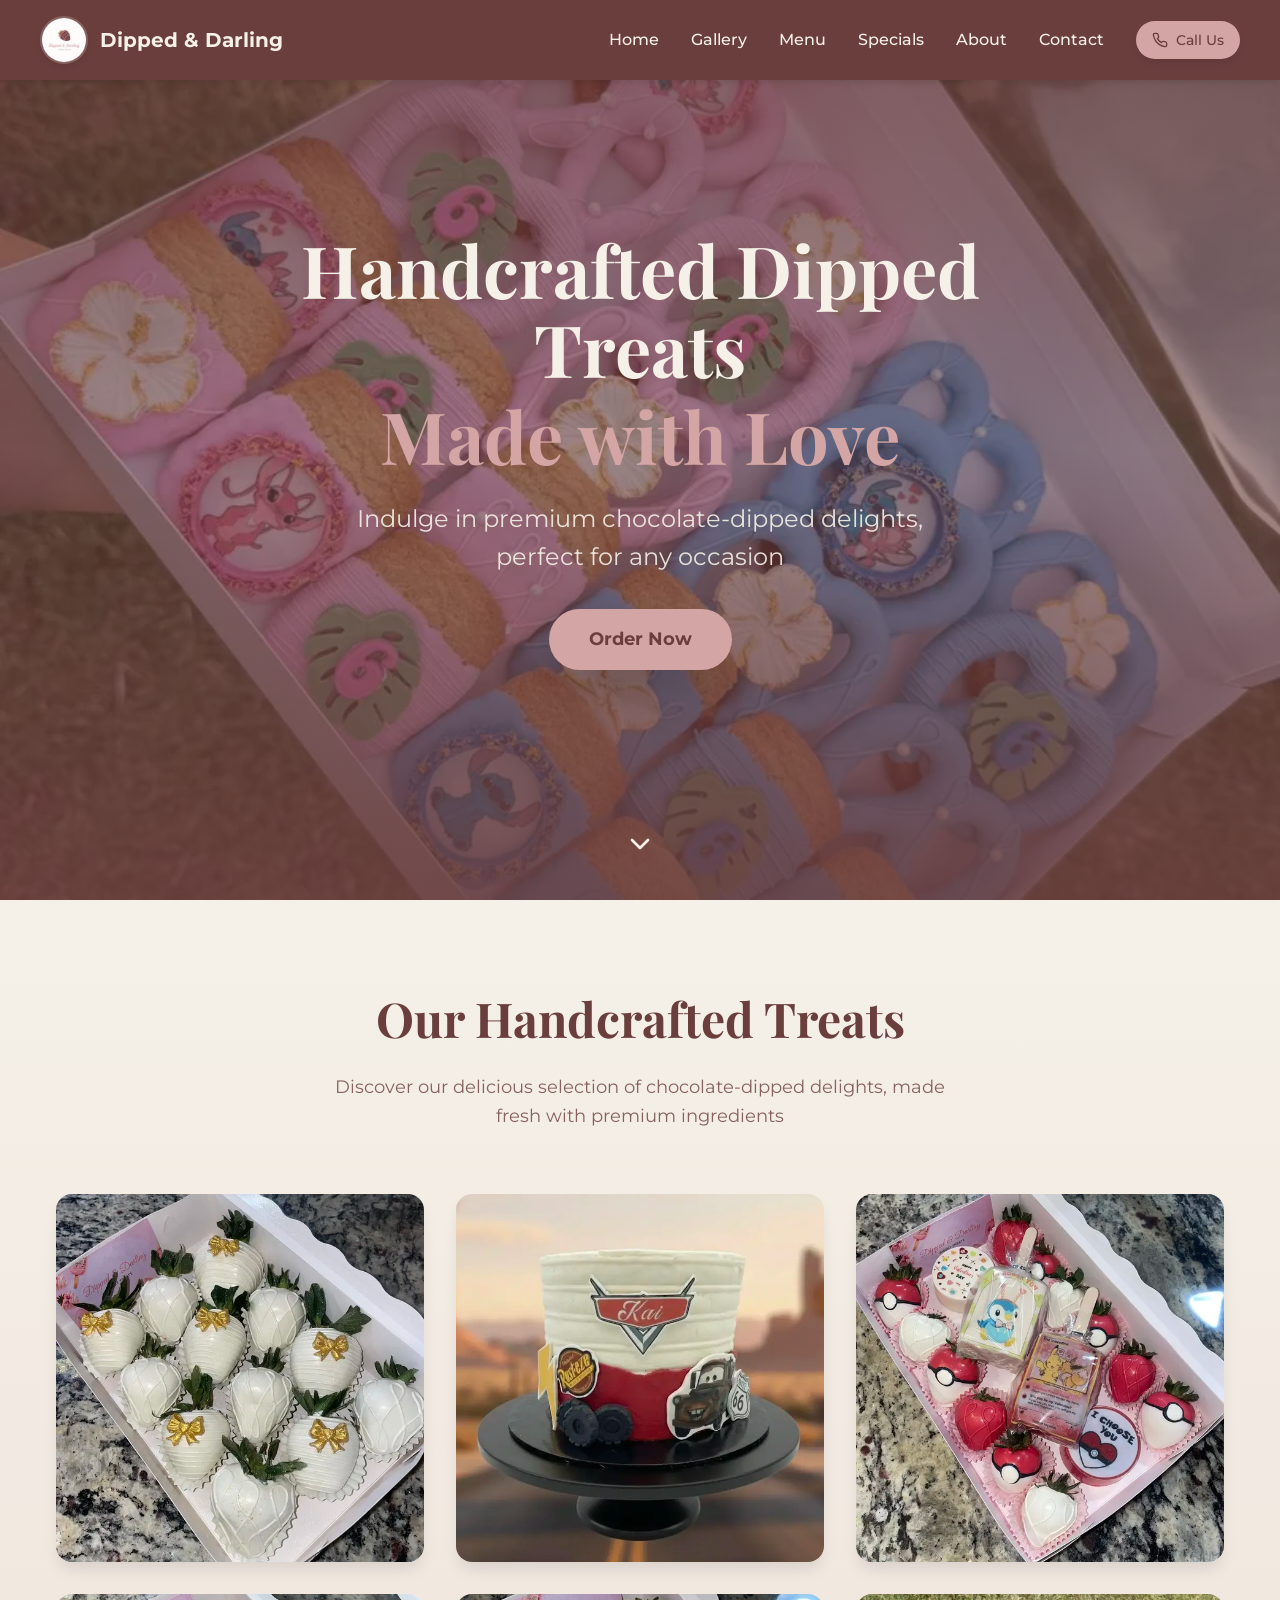
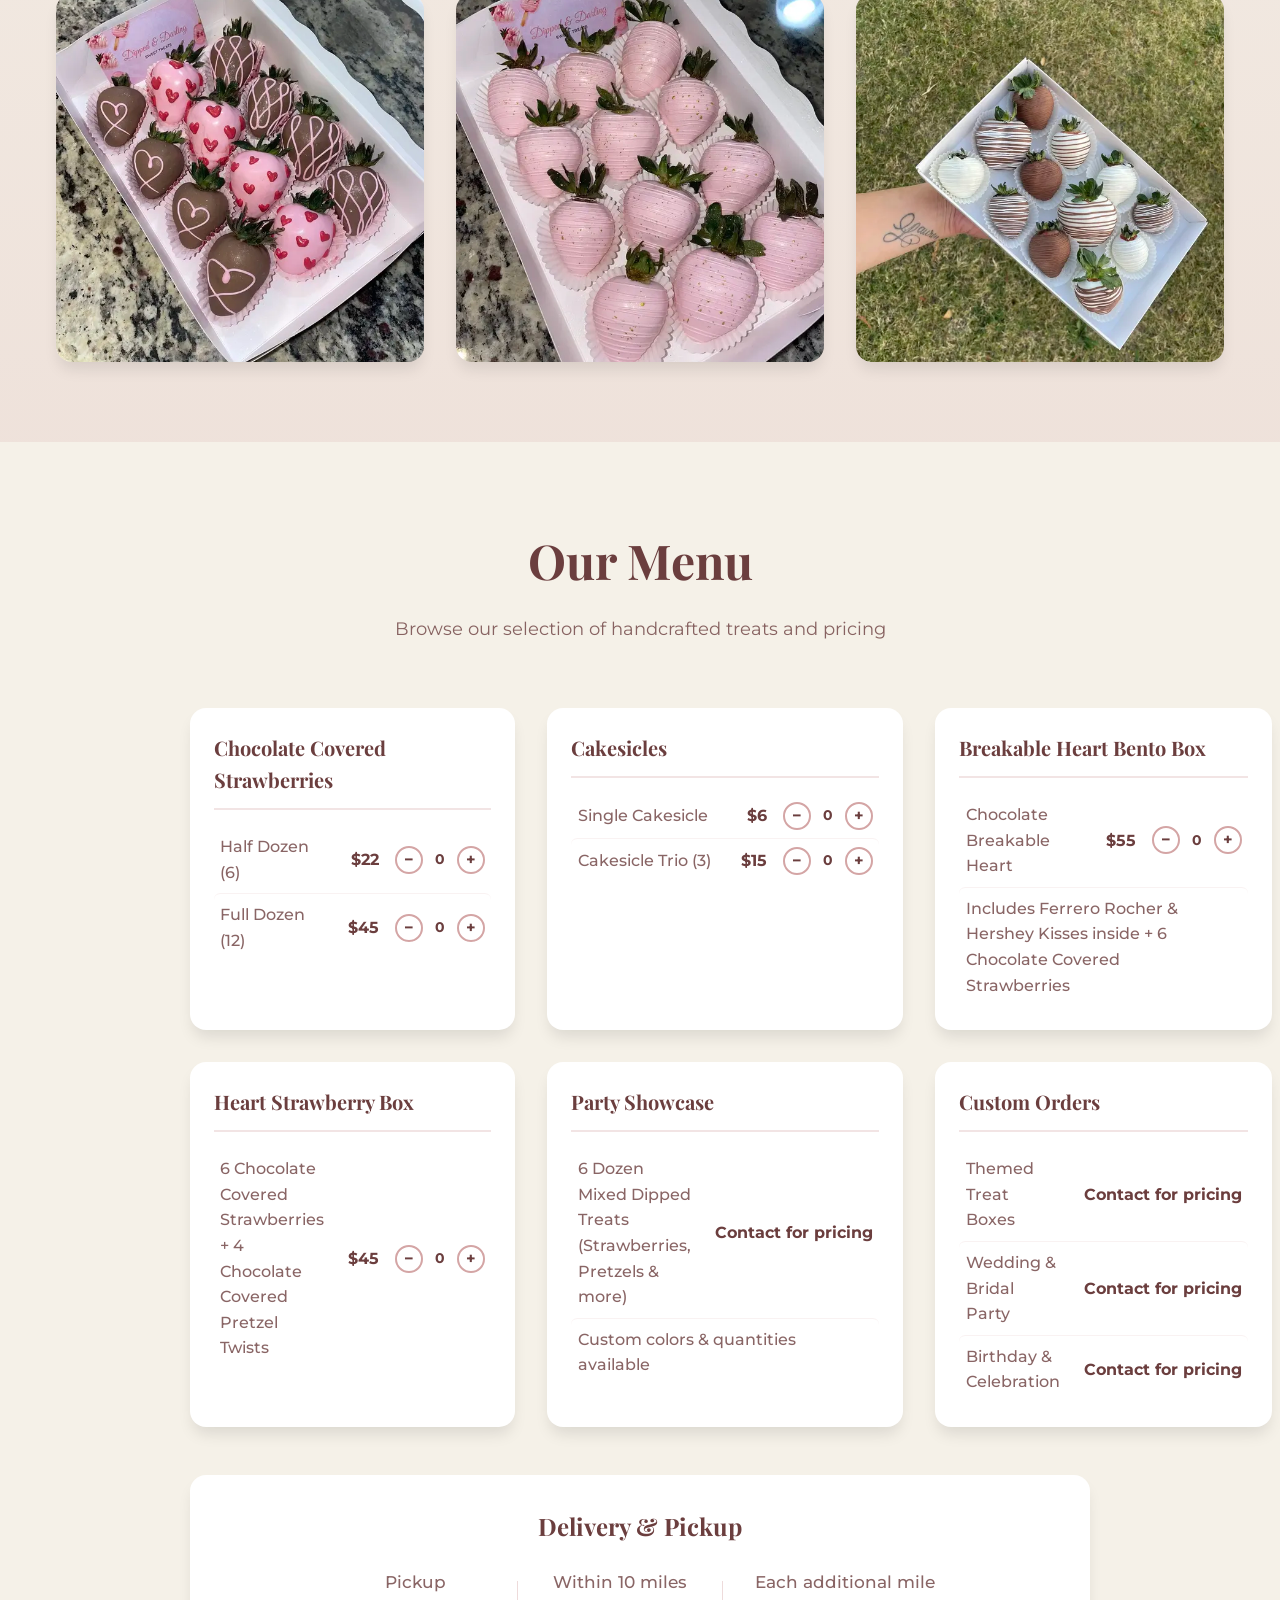
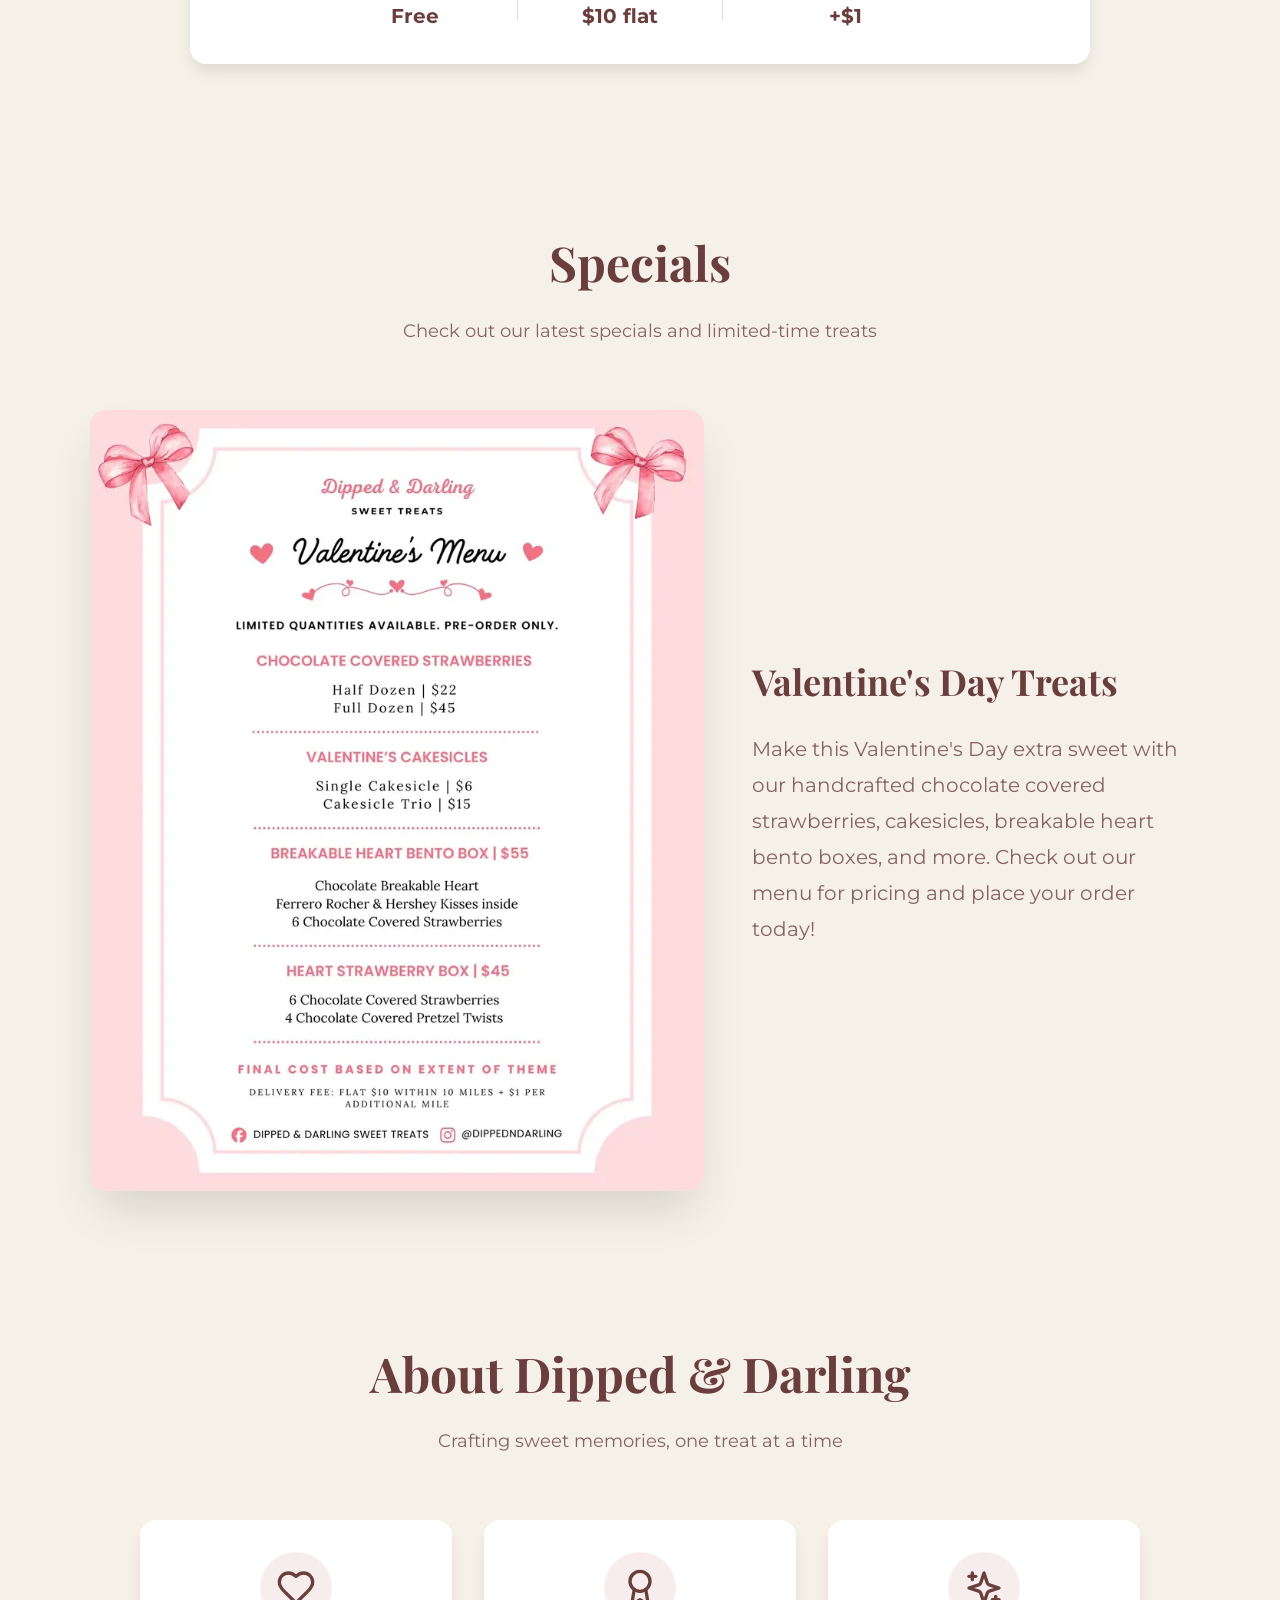
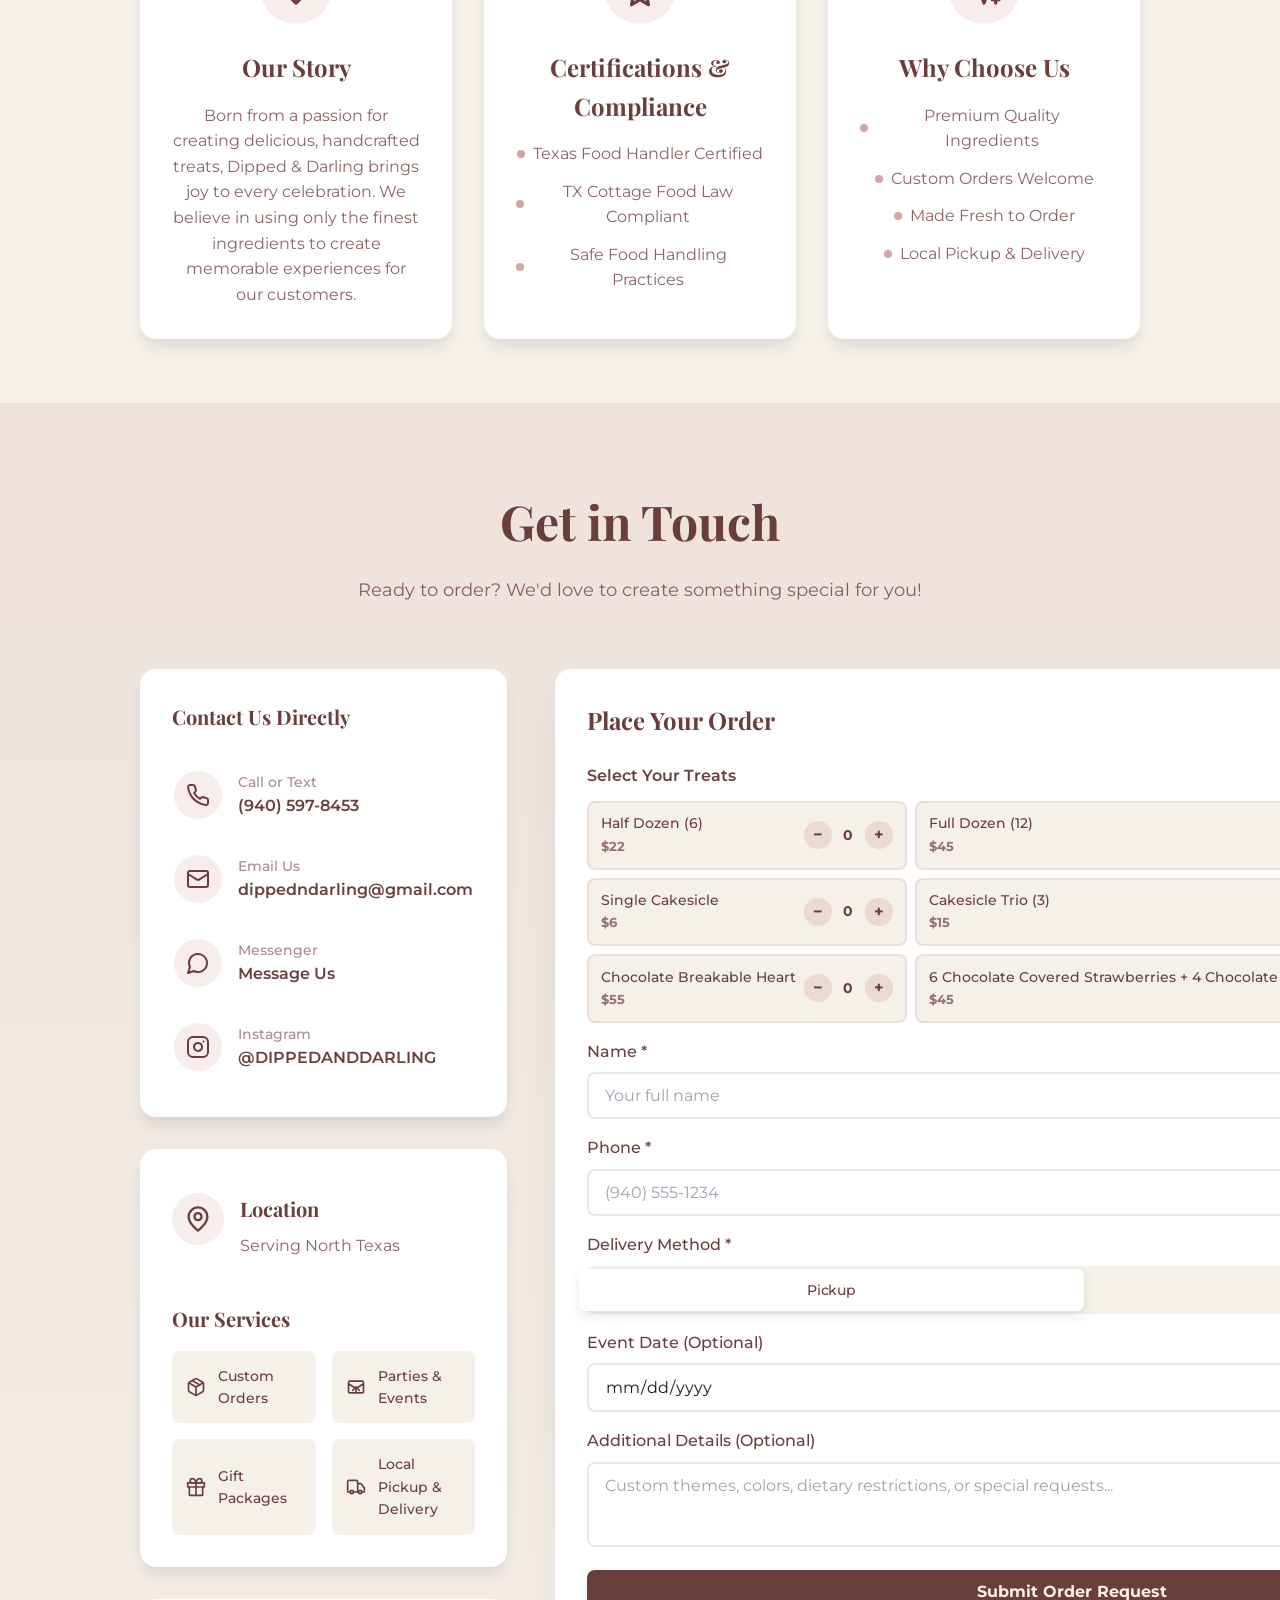
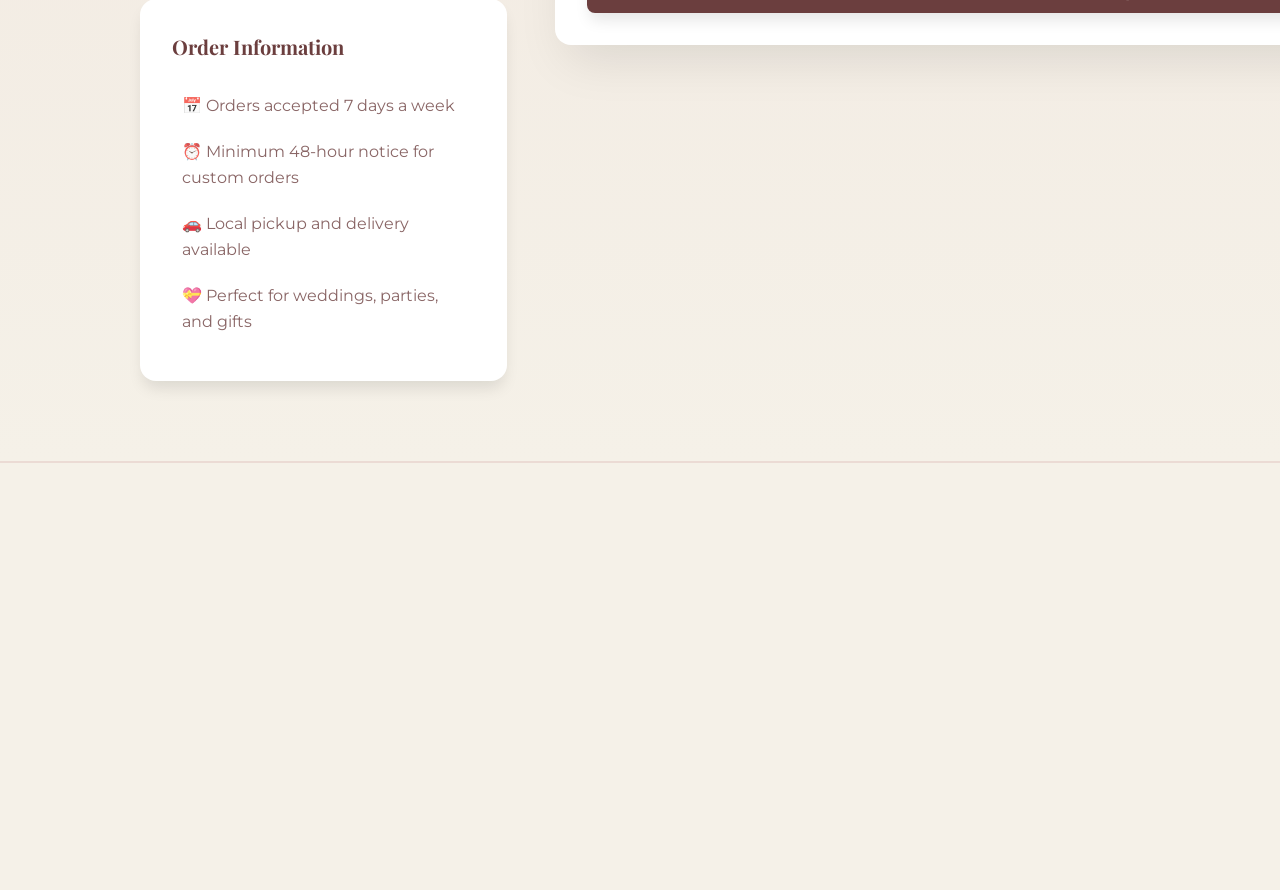
==== commit 6d1e4df0: "Add universal jiggle animations, reactive hover on all elements - Everything bounces in/out on scrol" ====
--- a/index.html
+++ b/index.html
@@ -328,7 +328,7 @@
               <p class="error-text" id="deliveryError" style="display:none"></p>
             </div>
 
-            <div class="form-group hidden" id="addressGroup">
+            <div class="form-group" id="addressGroup">
               <label for="address">Delivery Address *</label>
               <input type="text" id="address" name="address" placeholder="123 Main St, City, TX 76201">
               <p class="error-text" id="addressError" style="display:none"></p>
--- a/style.css
+++ b/style.css
@@ -29,12 +29,15 @@
 
 /* ===== ANIMATIONS ===== */
 @keyframes fadeInUp {
-  from { opacity: 0; transform: translateY(30px); }
-  to { opacity: 1; transform: translateY(0); }
+  0% { opacity: 0; transform: translateY(40px) scale(0.9); }
+  50% { opacity: 1; transform: translateY(-8px) scale(1.04); }
+  70% { transform: translateY(3px) scale(0.98); }
+  100% { opacity: 1; transform: translateY(0) scale(1); }
 }
 @keyframes fadeIn {
-  from { opacity: 0; }
-  to { opacity: 1; }
+  0% { opacity: 0; transform: scale(0.9); }
+  50% { opacity: 1; transform: scale(1.05); }
+  100% { opacity: 1; transform: scale(1); }
 }
 @keyframes bounce {
   0%, 100% { transform: translateY(0) translateX(-50%); }
@@ -57,21 +60,39 @@
 
 /* Jello spring easing */
 @keyframes jelloIn {
-  0% { transform: scale(0.9) translateY(30px); opacity: 0; }
-  50% { transform: scale(1.03) translateY(-4px); }
-  70% { transform: scale(0.98) translateY(2px); }
+  0% { transform: scale(0.85) translateY(40px); opacity: 0; }
+  40% { transform: scale(1.08) translateY(-8px); opacity: 1; }
+  60% { transform: scale(0.96) translateY(4px); }
+  80% { transform: scale(1.03) translateY(-2px); }
   100% { transform: scale(1) translateY(0); opacity: 1; }
 }
-
-/* Scroll-triggered animations */
+@keyframes wobble {
+  0% { transform: scale(1); }
+  25% { transform: scale(1.06) rotate(-1deg); }
+  50% { transform: scale(0.97) rotate(0.5deg); }
+  75% { transform: scale(1.02) rotate(-0.3deg); }
+  100% { transform: scale(1); }
+}
+@keyframes jiggleExpand {
+  0% { transform: scaleY(0.6) scaleX(0.95); opacity: 0; }
+  40% { transform: scaleY(1.08) scaleX(1.02); opacity: 1; }
+  60% { transform: scaleY(0.96) scaleX(0.99); }
+  80% { transform: scaleY(1.03) scaleX(1.01); }
+  100% { transform: scaleY(1) scaleX(1); opacity: 1; }
+}
+.jiggle {
+  animation: wobble 0.5s cubic-bezier(0.22, 1.8, 0.36, 1);
+}
+
+/* Scroll-triggered animations — bounce in AND out */
 .reveal {
   opacity: 0;
-  transform: translateY(30px) scale(0.97);
-  transition: opacity 0.5s ease-out, transform 0.6s cubic-bezier(0.34, 1.56, 0.64, 1);
+  transform: translateY(50px) scale(0.88) rotate(-1deg);
+  transition: opacity 0.4s ease-out, transform 0.7s cubic-bezier(0.22, 1.8, 0.36, 1);
 }
 .reveal.visible {
   opacity: 1;
-  transform: translateY(0) scale(1);
+  transform: translateY(0) scale(1) rotate(0deg);
 }
 
 /* ===== HEADER ===== */
@@ -105,6 +126,10 @@
   object-fit: cover;
   box-shadow: 0 4px 6px -1px rgba(0,0,0,0.1);
   border: 2px solid rgba(245, 241, 232, 0.2);
+  transition: transform 0.4s cubic-bezier(0.22, 1.8, 0.36, 1);
+}
+.header .logo img:hover {
+  transform: scale(1.15) rotate(-5deg);
 }
 .header .logo-text { display: flex; flex-direction: column; }
 .header .logo-name {
@@ -127,17 +152,17 @@
 .desktop-nav a {
   color: #F5F1E8;
   font-weight: 500;
-  transition: color 0.2s;
+  transition: color 0.2s, transform 0.4s cubic-bezier(0.22, 1.8, 0.36, 1);
   position: relative;
 }
-.desktop-nav a:not(.cta-btn):hover { color: #D4A5A5; }
+.desktop-nav a:not(.cta-btn):hover { color: #D4A5A5; transform: scale(1.1) translateY(-2px); }
 .desktop-nav a:not(.cta-btn)::after {
   content: '';
   position: absolute;
   bottom: -2px; left: 0;
   width: 0; height: 2px;
   background: #D4A5A5;
-  transition: width 0.3s;
+  transition: width 0.4s cubic-bezier(0.22, 1.8, 0.36, 1);
 }
 .desktop-nav a:not(.cta-btn):hover::after { width: 100%; }
 .cta-btn {
@@ -148,11 +173,11 @@
   padding: 0.5rem 1rem;
   border-radius: 9999px;
   box-shadow: 0 4px 6px -1px rgba(0,0,0,0.1);
-  transition: all 0.3s;
+  transition: all 0.4s cubic-bezier(0.22, 1.8, 0.36, 1);
   display: flex; align-items: center; gap: 0.5rem;
 }
-.cta-btn:hover { background: rgba(212,165,165,0.9); transform: scale(1.05); }
-.cta-btn:active { transform: scale(0.95); }
+.cta-btn:hover { background: rgba(212,165,165,0.9); transform: scale(1.12) rotate(-2deg); }
+.cta-btn:active { transform: scale(0.88) rotate(1deg); }
 
 /* Mobile menu */
 .mobile-controls {
@@ -166,11 +191,13 @@
   padding: 0.5rem;
   border-radius: 0.5rem;
   background: none;
-  transition: background 0.2s;
+  transition: all 0.4s cubic-bezier(0.22, 1.8, 0.36, 1);
   display: flex; align-items: center;
 }
 .mobile-controls button:hover,
-.mobile-controls a:hover { background: rgba(212,165,165,0.2); }
+.mobile-controls a:hover { background: rgba(212,165,165,0.2); transform: scale(1.15); }
+.mobile-controls button:active,
+.mobile-controls a:active { transform: scale(0.85); }
 
 .mobile-menu {
   display: none;
@@ -194,11 +221,12 @@
   font-weight: 500;
   padding: 0.5rem 1rem;
   border-radius: 0.5rem;
-  transition: all 0.2s;
+  transition: all 0.4s cubic-bezier(0.22, 1.8, 0.36, 1);
 }
 .mobile-menu a:hover {
   color: #D4A5A5;
   background: rgba(245,241,232,0.1);
+  transform: translateX(8px) scale(1.03);
 }
 .mobile-menu .contact-divider {
   border-top: 1px solid rgba(245,241,232,0.2);
@@ -283,6 +311,12 @@
   margin-left: auto;
   margin-right: auto;
 }
+@keyframes jigglePulse {
+  0%, 100% { transform: scale(1) rotate(0deg); }
+  25% { transform: scale(1.03) rotate(-1deg); }
+  50% { transform: scale(0.98) rotate(0.5deg); }
+  75% { transform: scale(1.02) rotate(-0.5deg); }
+}
 .hero .order-btn {
   background: #D4A5A5;
   color: #6B3E3E;
@@ -291,14 +325,18 @@
   padding: 1rem 2.5rem;
   border-radius: 9999px;
   box-shadow: 0 25px 50px -12px rgba(0,0,0,0.25);
-  transition: all 0.4s cubic-bezier(0.34, 1.56, 0.64, 1);
+  transition: transform 0.4s cubic-bezier(0.22, 1.8, 0.36, 1), background 0.3s ease, box-shadow 0.3s ease;
   display: inline-block;
+  animation: fadeInUp 0.8s ease-out forwards, jigglePulse 3s ease-in-out 1s infinite;
+  opacity: 0;
 }
 .hero .order-btn:hover {
   background: rgba(212,165,165,0.9);
-  transform: scale(1.08);
-}
-.hero .order-btn:active { transform: scale(0.92); }
+  transform: scale(1.15) rotate(-3deg);
+  box-shadow: 0 30px 60px -12px rgba(0,0,0,0.35);
+  animation-play-state: paused, paused;
+}
+.hero .order-btn:active { transform: scale(0.85) rotate(2deg); }
 .scroll-indicator {
   position: absolute;
   bottom: 2rem;
@@ -342,13 +380,17 @@
   font-weight: 700;
   color: #6B3E3E;
   margin-bottom: 1rem;
-}
+  transition: all 0.4s cubic-bezier(0.22, 1.8, 0.36, 1);
+}
+.section-header h2:hover { transform: scale(1.05); }
 .section-header p {
   font-size: 1.125rem;
   color: rgba(107,62,62,0.8);
   max-width: 640px;
   margin: 0 auto;
-}
+  transition: all 0.3s ease;
+}
+.section-header p:hover { color: #6B3E3E; }
 .gallery-wrapper {
   position: relative;
 }
@@ -377,11 +419,11 @@
   cursor: pointer;
 }
 .treat-card:hover {
-  transform: scale(1.05) translateY(-8px);
-  box-shadow: 0 25px 50px -12px rgba(0,0,0,0.25);
+  transform: scale(1.08) translateY(-12px) rotate(-1deg);
+  box-shadow: 0 30px 60px -12px rgba(0,0,0,0.3);
 }
 .treat-card:active {
-  transform: scale(0.97);
+  transform: scale(0.93) rotate(0.5deg);
 }
 .treat-card .img-wrapper {
   aspect-ratio: 1;
@@ -418,15 +460,17 @@
 
 /* Gallery card animations */
 @keyframes cardFadeIn {
-  from { opacity: 0; transform: scale(0.92) translateY(20px); }
-  to { opacity: 1; transform: scale(1) translateY(0); }
+  0% { opacity: 0; transform: scale(0.85) translateY(30px) rotate(-2deg); }
+  50% { opacity: 1; transform: scale(1.05) translateY(-5px) rotate(0.5deg); }
+  70% { transform: scale(0.98) translateY(2px) rotate(0deg); }
+  100% { opacity: 1; transform: scale(1) translateY(0) rotate(0deg); }
 }
 @keyframes cardFadeOut {
-  from { opacity: 1; transform: scale(1) translateY(0); }
-  to { opacity: 0; transform: scale(0.92) translateY(-20px); }
+  0% { opacity: 1; transform: scale(1) translateY(0); }
+  100% { opacity: 0; transform: scale(0.85) translateY(-30px) rotate(2deg); }
 }
 .treat-card.card-enter {
-  animation: cardFadeIn 0.4s ease-out forwards;
+  animation: cardFadeIn 0.5s cubic-bezier(0.22, 1.8, 0.36, 1) forwards;
 }
 .treat-card.card-exit {
   animation: cardFadeOut 0.3s ease-in forwards;
@@ -446,15 +490,15 @@
   align-items: center;
   justify-content: center;
   box-shadow: 0 4px 15px rgba(0,0,0,0.2);
-  transition: all 0.3s ease;
+  transition: all 0.4s cubic-bezier(0.22, 1.8, 0.36, 1);
   border: 2px solid rgba(212,165,165,0.3);
 }
 .gallery-nav-btn:hover {
   background: #6B3E3E;
-  transform: translateY(-50%) scale(1.1);
-  box-shadow: 0 6px 20px rgba(0,0,0,0.3);
-}
-.gallery-nav-btn:active { transform: translateY(-50%) scale(0.95); }
+  transform: translateY(-50%) scale(1.2);
+  box-shadow: 0 8px 25px rgba(0,0,0,0.35);
+}
+.gallery-nav-btn:active { transform: translateY(-50%) scale(0.85); }
 .gallery-nav-btn.prev { left: -24px; }
 .gallery-nav-btn.next { right: -24px; }
 @media (max-width: 1280px) {
@@ -482,12 +526,12 @@
   background: rgba(212,165,165,0.4);
   border: none;
   padding: 0;
-  transition: all 0.3s ease;
-}
-.gallery-dot:hover { background: rgba(212,165,165,0.7); }
+  transition: all 0.4s cubic-bezier(0.22, 1.8, 0.36, 1);
+}
+.gallery-dot:hover { background: rgba(212,165,165,0.7); transform: scale(1.4); }
 .gallery-dot.active {
   background: #6B3E3E;
-  transform: scale(1.3);
+  transform: scale(1.5);
 }
 
 /* ===== LIGHTBOX ===== */
@@ -520,9 +564,10 @@
   display: flex;
   align-items: center;
   justify-content: center;
-  transition: background 0.2s;
-}
-.lightbox-close:hover { background: rgba(255, 255, 255, 0.3); }
+  transition: all 0.4s cubic-bezier(0.22, 1.8, 0.36, 1);
+}
+.lightbox-close:hover { background: rgba(255, 255, 255, 0.3); transform: scale(1.2) rotate(90deg); }
+.lightbox-close:active { transform: scale(0.85); }
 .lightbox-nav {
   position: absolute;
   top: 50%;
@@ -536,9 +581,10 @@
   display: flex;
   align-items: center;
   justify-content: center;
-  transition: background 0.2s;
-}
-.lightbox-nav:hover { background: rgba(255, 255, 255, 0.3); }
+  transition: all 0.4s cubic-bezier(0.22, 1.8, 0.36, 1);
+}
+.lightbox-nav:hover { background: rgba(255, 255, 255, 0.3); transform: translateY(-50%) scale(1.25); }
+.lightbox-nav:active { transform: translateY(-50%) scale(0.85); }
 .lightbox-nav.prev { left: 1rem; }
 .lightbox-nav.next { right: 1rem; }
 .lightbox-content {
@@ -553,11 +599,11 @@
   max-height: 75vh;
   border-radius: 0.75rem;
   object-fit: contain;
-  transform: scale(0.95);
-  transition: transform 0.3s ease;
+  transform: scale(0.8) rotate(-2deg);
+  transition: transform 0.5s cubic-bezier(0.22, 1.8, 0.36, 1);
 }
 .lightbox.open .lightbox-content img {
-  transform: scale(1);
+  transform: scale(1) rotate(0deg);
 }
 .lightbox-caption {
   text-align: center;
@@ -574,18 +620,20 @@
   color: rgba(245, 241, 232, 0.7);
 }
 @keyframes lightboxSlideInLeft {
-  from { opacity: 0; transform: translateX(-60px) scale(0.95); }
-  to { opacity: 1; transform: translateX(0) scale(1); }
+  0% { opacity: 0; transform: translateX(-80px) scale(0.9) rotate(-3deg); }
+  50% { transform: translateX(10px) scale(1.03) rotate(0.5deg); }
+  100% { opacity: 1; transform: translateX(0) scale(1) rotate(0deg); }
 }
 @keyframes lightboxSlideInRight {
-  from { opacity: 0; transform: translateX(60px) scale(0.95); }
-  to { opacity: 1; transform: translateX(0) scale(1); }
+  0% { opacity: 0; transform: translateX(80px) scale(0.9) rotate(3deg); }
+  50% { transform: translateX(-10px) scale(1.03) rotate(-0.5deg); }
+  100% { opacity: 1; transform: translateX(0) scale(1) rotate(0deg); }
 }
 .lightbox-content.slide-left {
-  animation: lightboxSlideInLeft 0.3s ease-out forwards;
+  animation: lightboxSlideInLeft 0.4s cubic-bezier(0.22, 1.8, 0.36, 1) forwards;
 }
 .lightbox-content.slide-right {
-  animation: lightboxSlideInRight 0.3s ease-out forwards;
+  animation: lightboxSlideInRight 0.4s cubic-bezier(0.22, 1.8, 0.36, 1) forwards;
 }
 @media (max-width: 768px) {
   .lightbox-nav { width: 40px; height: 40px; }
@@ -618,7 +666,7 @@
   box-shadow: 0 10px 15px -3px rgba(0,0,0,0.1);
   transition: all 0.4s cubic-bezier(0.34, 1.56, 0.64, 1);
 }
-.menu-card:hover { box-shadow: 0 25px 50px -12px rgba(0,0,0,0.15); transform: translateY(-4px) scale(1.02); }
+.menu-card:hover { box-shadow: 0 25px 50px -12px rgba(0,0,0,0.2); transform: translateY(-8px) scale(1.04) rotate(-0.5deg); }
 .menu-card h3 {
   font-size: 1.25rem;
   font-weight: 700;
@@ -630,8 +678,14 @@
 .menu-item {
   display: flex;
   align-items: center;
-  padding: 0.5rem 0;
+  padding: 0.5rem 0.4rem;
   gap: 0.5rem;
+  border-radius: 0.4rem;
+  transition: all 0.3s cubic-bezier(0.22, 1.8, 0.36, 1);
+}
+.menu-item:hover {
+  background: rgba(212,165,165,0.08);
+  transform: translateX(4px);
 }
 .menu-item + .menu-item {
   border-top: 1px solid rgba(212,165,165,0.15);
@@ -640,13 +694,17 @@
   color: rgba(107,62,62,0.8);
   font-weight: 500;
   flex: 1;
-}
+  transition: color 0.3s ease;
+}
+.menu-item:hover .menu-item-name { color: #6B3E3E; }
 .menu-item-price {
   color: #6B3E3E;
   font-weight: 700;
   white-space: nowrap;
   margin-left: 1rem;
-}
+  transition: all 0.3s cubic-bezier(0.22, 1.8, 0.36, 1);
+}
+.menu-item:hover .menu-item-price { transform: scale(1.08); color: #C48B8B; }
 .menu-qty-controls {
   display: flex;
   align-items: center;
@@ -672,12 +730,12 @@
   line-height: 1;
 }
 .menu-qty-btn:hover {
-  transform: scale(1.15);
+  transform: scale(1.3);
   background: #D4A5A5;
   color: #fff;
 }
 .menu-qty-btn:active {
-  transform: scale(0.85);
+  transform: scale(0.75);
 }
 .menu-qty-value {
   min-width: 1.5rem;
@@ -694,9 +752,7 @@
   color: #C48B8B;
 }
 .menu-qty-controls.has-items .menu-qty-btn.plus {
-  background: #D4A5A5;
-  color: #fff;
-  border-color: #D4A5A5;
+  border-color: #C48B8B;
 }
 
 /* Menu delivery footer */
@@ -732,6 +788,10 @@
   align-items: center;
   gap: 0.25rem;
   min-width: 140px;
+  transition: transform 0.4s cubic-bezier(0.22, 1.8, 0.36, 1);
+}
+.delivery-option:hover {
+  transform: scale(1.08) translateY(-4px);
 }
 .delivery-label {
   color: rgba(107,62,62,0.8);
@@ -788,10 +848,10 @@
   transition: all 0.4s cubic-bezier(0.34, 1.56, 0.64, 1);
 }
 .specials-image:hover {
-  transform: scale(1.03);
-  box-shadow: 0 30px 60px -12px rgba(0,0,0,0.25);
-}
-.specials-image:active { transform: scale(0.97); }
+  transform: scale(1.06) rotate(-1deg);
+  box-shadow: 0 35px 70px -12px rgba(0,0,0,0.3);
+}
+.specials-image:active { transform: scale(0.93) rotate(0.5deg); }
 .specials-image img {
   width: 100%;
   height: 100%;
@@ -818,13 +878,18 @@
   transition: all 0.4s cubic-bezier(0.34, 1.56, 0.64, 1);
   text-align: center;
 }
-.about-card:hover { box-shadow: 0 25px 50px -12px rgba(0,0,0,0.15); transform: translateY(-4px) scale(1.02); }
+.about-card:hover { box-shadow: 0 25px 50px -12px rgba(0,0,0,0.2); transform: translateY(-8px) scale(1.04) rotate(0.5deg); }
 .about-card .icon-circle {
   display: inline-flex;
   background: rgba(212,165,165,0.2);
   padding: 1rem;
   border-radius: 50%;
   margin-bottom: 1.5rem;
+  transition: all 0.4s cubic-bezier(0.22, 1.8, 0.36, 1);
+}
+.about-card:hover .icon-circle {
+  transform: scale(1.2) rotate(-8deg);
+  background: rgba(212,165,165,0.35);
 }
 .about-card .icon-circle svg {
   width: 40px; height: 40px;
@@ -853,6 +918,10 @@
   background: #D4A5A5;
   border-radius: 50%;
   flex-shrink: 0;
+  transition: transform 0.4s cubic-bezier(0.22, 1.8, 0.36, 1);
+}
+.about-card:hover .bullet-dot {
+  transform: scale(1.6);
 }
 .about-card .bullet-item p { margin: 0; }
 
@@ -877,59 +946,92 @@
   border-radius: 1rem;
   padding: 2rem;
   box-shadow: 0 10px 15px -3px rgba(0,0,0,0.1);
+  transition: all 0.4s cubic-bezier(0.22, 1.8, 0.36, 1);
+}
+.info-card:hover {
+  transform: translateY(-4px) scale(1.02);
+  box-shadow: 0 20px 40px -12px rgba(0,0,0,0.15);
 }
 .info-card h3 {
   font-size: 1.25rem;
   font-weight: 700;
   color: #6B3E3E;
   margin-bottom: 1.5rem;
-}
+  transition: all 0.3s ease;
+}
+.info-card:hover h3 { letter-spacing: 0.02em; }
 .contact-method {
   display: flex;
   align-items: center;
   gap: 1rem;
-  padding: 0.5rem;
-  margin: 0 -0.5rem;
-  border-radius: 0.5rem;
-  transition: background 0.2s;
-}
-.contact-method:hover { background: #F5F1E8; }
-.contact-method + .contact-method { margin-top: 0.75rem; }
+  padding: 0.75rem;
+  margin: 0 -0.75rem;
+  border-radius: 0.75rem;
+  transition: all 0.4s cubic-bezier(0.22, 1.8, 0.36, 1);
+  border: 2px solid transparent;
+}
+.contact-method:hover {
+  background: rgba(212,165,165,0.1);
+  border-color: rgba(212,165,165,0.3);
+  transform: translateX(6px) scale(1.03);
+  box-shadow: 0 4px 12px rgba(107,62,62,0.08);
+}
+.contact-method:active { transform: translateX(3px) scale(0.97); }
+.contact-method + .contact-method { margin-top: 0.5rem; }
 .contact-method .method-icon {
   background: rgba(212,165,165,0.2);
   padding: 0.75rem;
   border-radius: 50%;
-  transition: background 0.2s;
-  display: flex;
-}
-.contact-method:hover .method-icon { background: rgba(212,165,165,0.4); }
-.contact-method .method-icon svg { width: 24px; height: 24px; color: #6B3E3E; }
+  transition: all 0.4s cubic-bezier(0.22, 1.8, 0.36, 1);
+  display: flex;
+  flex-shrink: 0;
+}
+.contact-method:hover .method-icon { background: #D4A5A5; transform: scale(1.15) rotate(-8deg); }
+.contact-method:hover .method-icon svg { color: #fff; }
+.contact-method .method-icon svg { width: 24px; height: 24px; color: #6B3E3E; transition: color 0.3s ease; }
 .contact-method .method-label {
   font-size: 0.875rem;
   color: rgba(107,62,62,0.6);
   font-weight: 500;
-}
+  transition: all 0.3s ease;
+}
+.contact-method:hover .method-label { color: rgba(107,62,62,0.8); }
 .contact-method .method-value {
   color: #6B3E3E;
   font-weight: 600;
-  transition: color 0.2s;
-}
-.contact-method:hover .method-value { color: #D4A5A5; }
+  transition: all 0.3s ease;
+}
+.contact-method:hover .method-value { color: #6B3E3E; letter-spacing: 0.02em; }
 .location-header {
   display: flex;
   align-items: flex-start;
   gap: 1rem;
   margin-bottom: 2rem;
+  padding: 0.75rem;
+  margin: 0 -0.75rem 2rem;
+  border-radius: 0.75rem;
+  transition: all 0.4s cubic-bezier(0.22, 1.8, 0.36, 1);
+}
+.location-header:hover {
+  background: rgba(212,165,165,0.08);
+  transform: scale(1.02);
 }
 .location-header .method-icon {
   background: rgba(212,165,165,0.2);
   padding: 0.75rem;
   border-radius: 50%;
   display: flex;
-}
-.location-header .method-icon svg { width: 28px; height: 28px; color: #6B3E3E; }
-.location-header h3 { margin-bottom: 0.5rem; }
-.location-header p { color: rgba(107,62,62,0.8); margin: 0; }
+  flex-shrink: 0;
+  transition: all 0.4s cubic-bezier(0.22, 1.8, 0.36, 1);
+}
+.location-header:hover .method-icon {
+  background: #D4A5A5;
+  transform: scale(1.15) rotate(-8deg);
+}
+.location-header .method-icon svg { width: 28px; height: 28px; color: #6B3E3E; transition: color 0.3s ease; }
+.location-header:hover .method-icon svg { color: #fff; }
+.location-header h3 { margin-bottom: 0.5rem; transition: color 0.3s ease; }
+.location-header p { color: rgba(107,62,62,0.8); margin: 0; transition: color 0.3s ease; }
 .services-grid {
   display: grid;
   grid-template-columns: 1fr 1fr;
@@ -942,12 +1044,30 @@
   padding: 0.75rem;
   background: #F5F1E8;
   border-radius: 0.5rem;
-}
-.service-item svg { width: 20px; height: 20px; color: #6B3E3E; flex-shrink: 0; }
-.service-item span { font-size: 0.875rem; font-weight: 500; color: #6B3E3E; }
+  transition: all 0.4s cubic-bezier(0.22, 1.8, 0.36, 1);
+  border: 2px solid transparent;
+}
+.service-item:hover {
+  transform: scale(1.06) translateX(4px);
+  background: rgba(212,165,165,0.15);
+  border-color: rgba(212,165,165,0.3);
+  box-shadow: 0 4px 12px rgba(107,62,62,0.08);
+}
+.service-item svg { width: 20px; height: 20px; color: #6B3E3E; flex-shrink: 0; transition: all 0.4s cubic-bezier(0.22, 1.8, 0.36, 1); }
+.service-item:hover svg { transform: scale(1.2) rotate(-8deg); color: #C48B8B; }
+.service-item span { font-size: 0.875rem; font-weight: 500; color: #6B3E3E; transition: color 0.3s ease; }
+.service-item:hover span { color: #6B3E3E; }
 .order-info p {
   color: rgba(107,62,62,0.8);
   margin-bottom: 0.5rem;
+  padding: 0.4rem 0.6rem;
+  border-radius: 0.4rem;
+  transition: all 0.4s cubic-bezier(0.22, 1.8, 0.36, 1);
+}
+.order-info p:hover {
+  background: rgba(212,165,165,0.1);
+  transform: translateX(6px) scale(1.03);
+  color: #6B3E3E;
 }
 
 /* ===== FORM ===== */
@@ -956,27 +1076,35 @@
   border-radius: 1rem;
   padding: 2rem;
   box-shadow: 0 25px 50px -12px rgba(0,0,0,0.1);
+  transition: box-shadow 0.4s ease, transform 0.4s cubic-bezier(0.22, 1.8, 0.36, 1);
+}
+.order-form:hover {
+  box-shadow: 0 30px 60px -12px rgba(0,0,0,0.15);
 }
 .order-form h3 {
   font-size: 1.5rem;
   font-weight: 700;
   color: #6B3E3E;
   margin-bottom: 1.5rem;
-}
+  transition: all 0.4s cubic-bezier(0.22, 1.8, 0.36, 1);
+}
+.order-form h3:hover { transform: scale(1.04); }
 .form-group { margin-bottom: 1rem; }
 .form-group label {
   display: block;
   color: #6B3E3E;
   font-weight: 500;
   margin-bottom: 0.5rem;
-}
+  transition: all 0.3s cubic-bezier(0.22, 1.8, 0.36, 1);
+}
+.form-group label:hover { transform: translateX(4px); color: #C48B8B; }
 .form-group input,
 .form-group textarea {
   width: 100%;
   padding: 0.75rem 1rem;
   border-radius: 0.5rem;
   border: 2px solid rgba(212,165,165,0.3);
-  transition: border-color 0.2s;
+  transition: border-color 0.3s ease, transform 0.4s cubic-bezier(0.22, 1.8, 0.36, 1), box-shadow 0.3s ease;
   color: #1a1b1e;
   font-size: 1rem;
   background: white;
@@ -987,16 +1115,44 @@
 .form-group textarea:focus {
   border-color: #D4A5A5;
   outline: none;
+  transform: scale(1.02);
+  box-shadow: 0 4px 12px rgba(212,165,165,0.25);
 }
 .form-group input.error,
-.form-group textarea.error { border-color: #ef4444; }
+.form-group textarea.error { border-color: #ef4444; transform: scale(1); }
 .form-group .error-text,
 .error-text {
   color: #ef4444;
   font-size: 0.875rem;
   margin-top: 0.25rem;
+  animation: shakeIn 0.4s cubic-bezier(0.22, 1.8, 0.36, 1);
+}
+@keyframes shakeIn {
+  0% { opacity: 0; transform: translateX(-10px); }
+  40% { transform: translateX(6px); }
+  70% { transform: translateX(-3px); }
+  100% { opacity: 1; transform: translateX(0); }
 }
 .form-group textarea { resize: none; }
+/* Address group slide animation */
+#addressGroup {
+  overflow: hidden;
+  max-height: 0;
+  opacity: 0;
+  transform: scaleY(0.8);
+  transform-origin: top;
+  transition: max-height 0.5s cubic-bezier(0.22, 1.8, 0.36, 1),
+              opacity 0.3s ease,
+              transform 0.5s cubic-bezier(0.22, 1.8, 0.36, 1),
+              margin 0.4s ease;
+  margin-bottom: 0;
+}
+#addressGroup.open {
+  max-height: 200px;
+  opacity: 1;
+  transform: scaleY(1);
+  margin-bottom: 1rem;
+}
 /* Order item picker */
 .form-section-label {
   display: block;
@@ -1004,7 +1160,9 @@
   font-weight: 600;
   font-size: 1rem;
   margin-bottom: 0.75rem;
-}
+  transition: all 0.3s cubic-bezier(0.22, 1.8, 0.36, 1);
+}
+.form-section-label:hover { transform: translateX(4px) scale(1.03); color: #C48B8B; }
 .order-items {
   display: grid;
   grid-template-columns: 1fr;
@@ -1028,18 +1186,27 @@
   border: 2px solid rgba(212,165,165,0.25);
   border-radius: 0.5rem;
   background: #F5F1E8;
-  transition: border-color 0.3s ease, background 0.3s ease, transform 0.2s ease, box-shadow 0.3s ease;
+  transition: border-color 0.3s ease, background 0.3s ease, transform 0.4s cubic-bezier(0.22, 1.8, 0.36, 1), box-shadow 0.3s ease;
+}
+.order-item:hover {
+  transform: translateX(4px) scale(1.02);
+  border-color: rgba(212,165,165,0.5);
+  box-shadow: 0 3px 10px rgba(107,62,62,0.08);
 }
 .order-item.active {
   border-color: #6B3E3E;
   background: rgba(212,165,165,0.15);
   box-shadow: 0 2px 8px rgba(107,62,62,0.15);
 }
+.order-item.active:hover {
+  transform: translateX(4px) scale(1.03);
+  box-shadow: 0 4px 12px rgba(107,62,62,0.2);
+}
 .order-item.pop {
-  transform: scale(1.03);
+  transform: scale(1.08) rotate(-1deg);
 }
 .order-item.shrink {
-  transform: scale(0.97);
+  transform: scale(0.92) rotate(0.5deg);
 }
 .order-item-info {
   display: flex;
@@ -1054,12 +1221,16 @@
   white-space: nowrap;
   overflow: hidden;
   text-overflow: ellipsis;
-}
+  transition: color 0.3s ease;
+}
+.order-item:hover .order-item-name { color: #C48B8B; }
 .order-item-price {
   font-size: 0.8rem;
   font-weight: 700;
   color: rgba(107,62,62,0.7);
-}
+  transition: color 0.3s ease;
+}
+.order-item:hover .order-item-price { color: #6B3E3E; }
 .qty-controls {
   display: flex;
   align-items: center;
@@ -1078,11 +1249,11 @@
   display: flex;
   align-items: center;
   justify-content: center;
-  transition: background 0.2s, transform 0.15s ease;
+  transition: background 0.2s, transform 0.4s cubic-bezier(0.22, 1.8, 0.36, 1);
   line-height: 1;
 }
-.qty-btn:hover { background: rgba(212,165,165,0.5); transform: scale(1.1); }
-.qty-btn:active { transform: scale(0.9); }
+.qty-btn:hover { background: rgba(212,165,165,0.5); transform: scale(1.25); }
+.qty-btn:active { transform: scale(0.8); }
 .qty-value {
   min-width: 20px;
   text-align: center;
@@ -1092,17 +1263,19 @@
   transition: transform 0.2s ease;
 }
 .qty-value.bump {
-  transform: scale(1.4);
+  transform: scale(1.6) rotate(10deg);
 }
 
 /* Order summary */
 @keyframes summarySlideIn {
-  from { opacity: 0; transform: translateY(-10px); max-height: 0; }
-  to { opacity: 1; transform: translateY(0); max-height: 500px; }
+  0% { opacity: 0; transform: translateY(-15px) scale(0.95); max-height: 0; }
+  50% { transform: translateY(3px) scale(1.02); }
+  100% { opacity: 1; transform: translateY(0) scale(1); max-height: 500px; }
 }
 @keyframes summaryItemIn {
-  from { opacity: 0; transform: translateX(-10px); }
-  to { opacity: 1; transform: translateX(0); }
+  0% { opacity: 0; transform: translateX(-15px) scale(0.95); }
+  50% { transform: translateX(3px) scale(1.02); }
+  100% { opacity: 1; transform: translateX(0) scale(1); }
 }
 .order-summary {
   background: rgba(212,165,165,0.1);
@@ -1110,12 +1283,13 @@
   border-radius: 0.75rem;
   padding: 1rem 1.25rem;
   margin-bottom: 1.25rem;
-  animation: summarySlideIn 0.3s ease-out forwards;
+  animation: jiggleExpand 0.5s cubic-bezier(0.22, 1.8, 0.36, 1) forwards;
+  transform-origin: top;
   overflow: hidden;
 }
 .order-summary.hidden { display: none; }
 .summary-item {
-  animation: summaryItemIn 0.25s ease-out forwards;
+  animation: summaryItemIn 0.35s cubic-bezier(0.22, 1.8, 0.36, 1) forwards;
 }
 .hidden { display: none !important; }
 .order-summary h4 {
@@ -1124,14 +1298,23 @@
   font-weight: 700;
   color: #6B3E3E;
   margin-bottom: 0.75rem;
-}
+  transition: all 0.3s cubic-bezier(0.22, 1.8, 0.36, 1);
+}
+.order-summary h4:hover { transform: scale(1.04); }
 .summary-item {
   display: flex;
   justify-content: space-between;
   align-items: center;
-  padding: 0.35rem 0;
+  padding: 0.35rem 0.4rem;
   font-size: 0.875rem;
   color: rgba(107,62,62,0.8);
+  border-radius: 0.3rem;
+  transition: all 0.3s cubic-bezier(0.22, 1.8, 0.36, 1);
+}
+.summary-item:hover {
+  background: rgba(212,165,165,0.1);
+  transform: translateX(4px) scale(1.02);
+  color: #6B3E3E;
 }
 .summary-item + .summary-item {
   border-top: 1px solid rgba(212,165,165,0.2);
@@ -1150,7 +1333,9 @@
   font-weight: 700;
   color: #6B3E3E;
   font-size: 1rem;
-}
+  transition: all 0.3s cubic-bezier(0.22, 1.8, 0.36, 1);
+}
+.order-total:hover { transform: scale(1.03); }
 
 .submit-btn {
   width: 100%;
@@ -1165,10 +1350,10 @@
 }
 .submit-btn:hover {
   background: rgba(107,62,62,0.9);
-  box-shadow: 0 25px 50px -12px rgba(0,0,0,0.15);
-  transform: scale(1.03);
-}
-.submit-btn:active { transform: scale(0.96); }
+  box-shadow: 0 25px 50px -12px rgba(0,0,0,0.2);
+  transform: scale(1.06) rotate(-0.5deg);
+}
+.submit-btn:active { transform: scale(0.92) rotate(0.3deg); }
 
 /* ===== TOAST ===== */
 .toast {
@@ -1180,14 +1365,14 @@
   padding: 1rem 1.5rem;
   box-shadow: 0 25px 50px -12px rgba(0,0,0,0.25);
   z-index: 100;
-  transform: translateY(100px);
+  transform: translateY(100px) scale(0.8) rotate(3deg);
   opacity: 0;
-  transition: all 0.3s ease;
+  transition: all 0.5s cubic-bezier(0.22, 1.8, 0.36, 1);
   max-width: 360px;
   border-left: 4px solid #D4A5A5;
 }
 .toast.show {
-  transform: translateY(0);
+  transform: translateY(0) scale(1) rotate(0deg);
   opacity: 1;
 }
 .toast.destructive { border-left-color: #ef4444; }
@@ -1226,15 +1411,15 @@
   max-width: 500px;
   width: 90%;
   text-align: center;
-  transform: translateY(20px);
+  transform: translateY(40px) scale(0.85);
   opacity: 0;
-  transition: transform 0.3s ease, opacity 0.3s ease;
+  transition: transform 0.5s cubic-bezier(0.22, 1.8, 0.36, 1), opacity 0.3s ease;
   display: flex;
   flex-direction: column;
   gap: 1rem;
 }
 .modal.show .modal-content {
-  transform: translateY(0);
+  transform: translateY(0) scale(1);
   opacity: 1;
 }
 .modal-content h3 {
@@ -1285,13 +1470,17 @@
   background: transparent;
   color: rgba(107,62,62,0.7);
   font-weight: 500;
-  transition: all 0.2s ease;
+  transition: all 0.4s cubic-bezier(0.22, 1.8, 0.36, 1);
 }
 
 .delivery-toggle-btn.active {
   background: white;
   color: #6B3E3E;
-  box-shadow: 0 2px 5px rgba(0,0,0,0.1);
+  box-shadow: 0 4px 10px rgba(0,0,0,0.1);
+  transform: scale(1.05);
+}
+.delivery-toggle-btn:active {
+  transform: scale(0.88);
 }
 
 /* ===== FOOTER ===== */
@@ -1353,9 +1542,10 @@
 }
 .footer-links a {
   color: rgba(107,62,62,0.8);
-  transition: color 0.2s;
-}
-.footer-links a:hover { color: #D4A5A5; }
+  transition: all 0.4s cubic-bezier(0.22, 1.8, 0.36, 1);
+  display: inline-block;
+}
+.footer-links a:hover { color: #D4A5A5; transform: translateX(6px) scale(1.05); }
 
 .footer-connect span {
   font-size: 1.125rem;
@@ -1376,9 +1566,9 @@
   display: flex;
   align-items: center;
   gap: 0.5rem;
-  transition: color 0.2s;
-}
-.footer-connect .connect-links a:hover { color: #D4A5A5; }
+  transition: all 0.4s cubic-bezier(0.22, 1.8, 0.36, 1);
+}
+.footer-connect .connect-links a:hover { color: #D4A5A5; transform: translateX(6px) scale(1.03); }
 .footer-connect .connect-links svg { width: 16px; height: 16px; }
 .footer-social {
   display: flex;
@@ -1388,11 +1578,11 @@
   background: rgba(212,165,165,0.2);
   padding: 0.75rem;
   border-radius: 50%;
-  transition: background 0.2s;
-  display: flex;
-  color: #6B3E3E;
-}
-.footer-social a:hover { background: rgba(212,165,165,0.4); }
+  transition: all 0.4s cubic-bezier(0.22, 1.8, 0.36, 1);
+  display: flex;
+  color: #6B3E3E;
+}
+.footer-social a:hover { background: rgba(212,165,165,0.4); transform: scale(1.25) rotate(-10deg); }
 .footer-social a svg { width: 20px; height: 20px; }
 
 .footer-bottom {
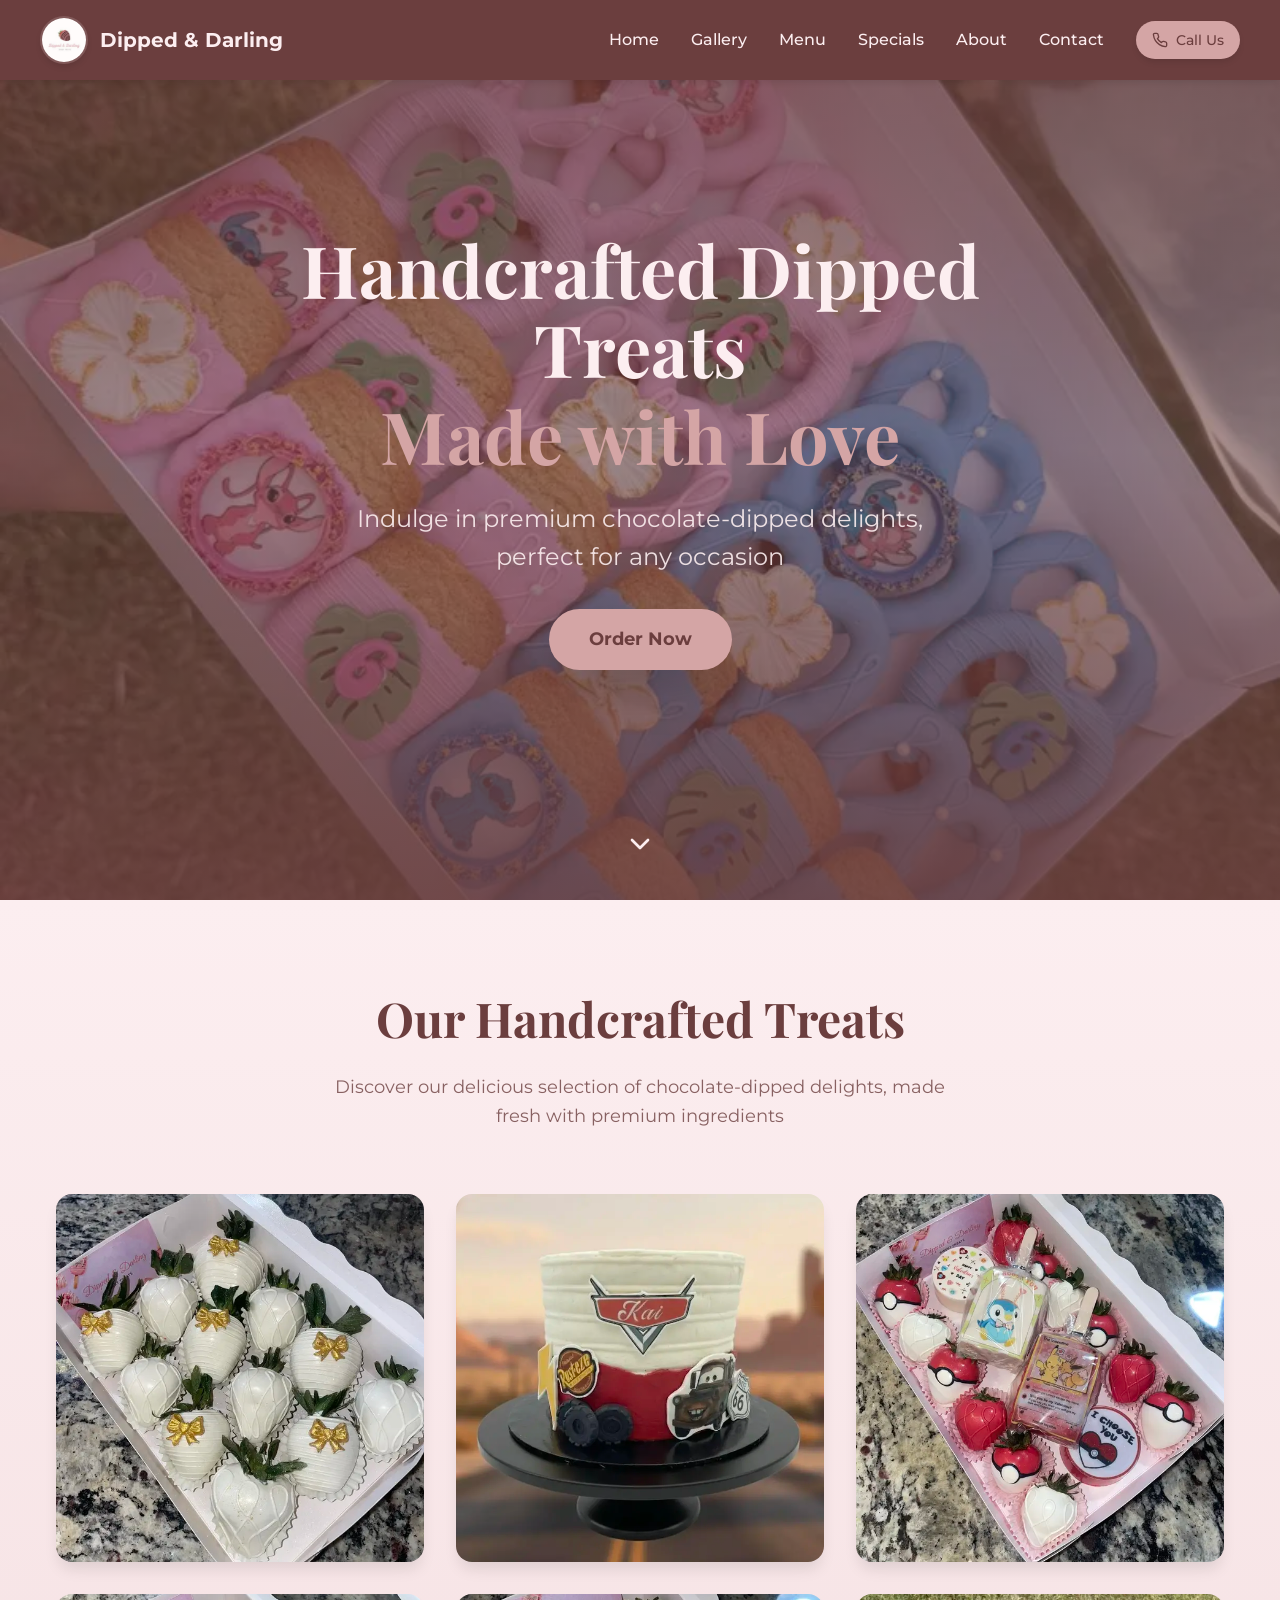
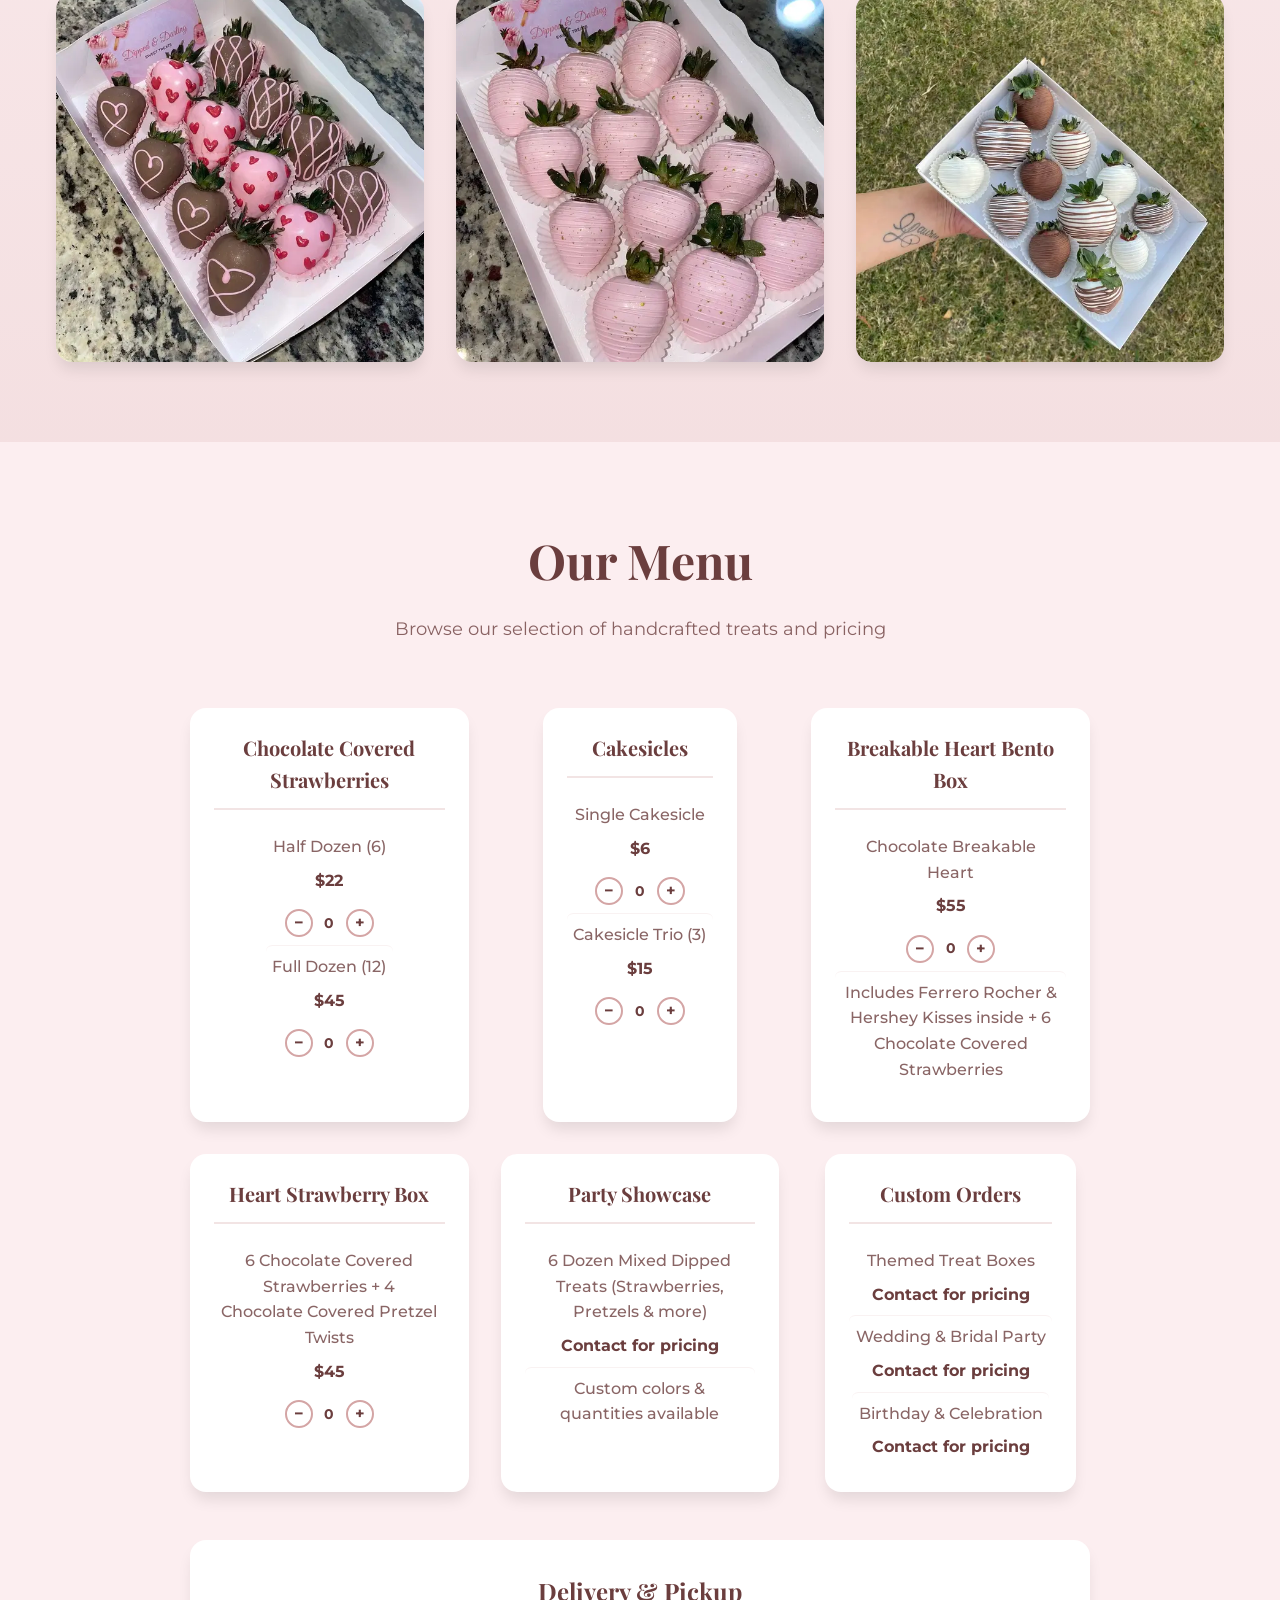
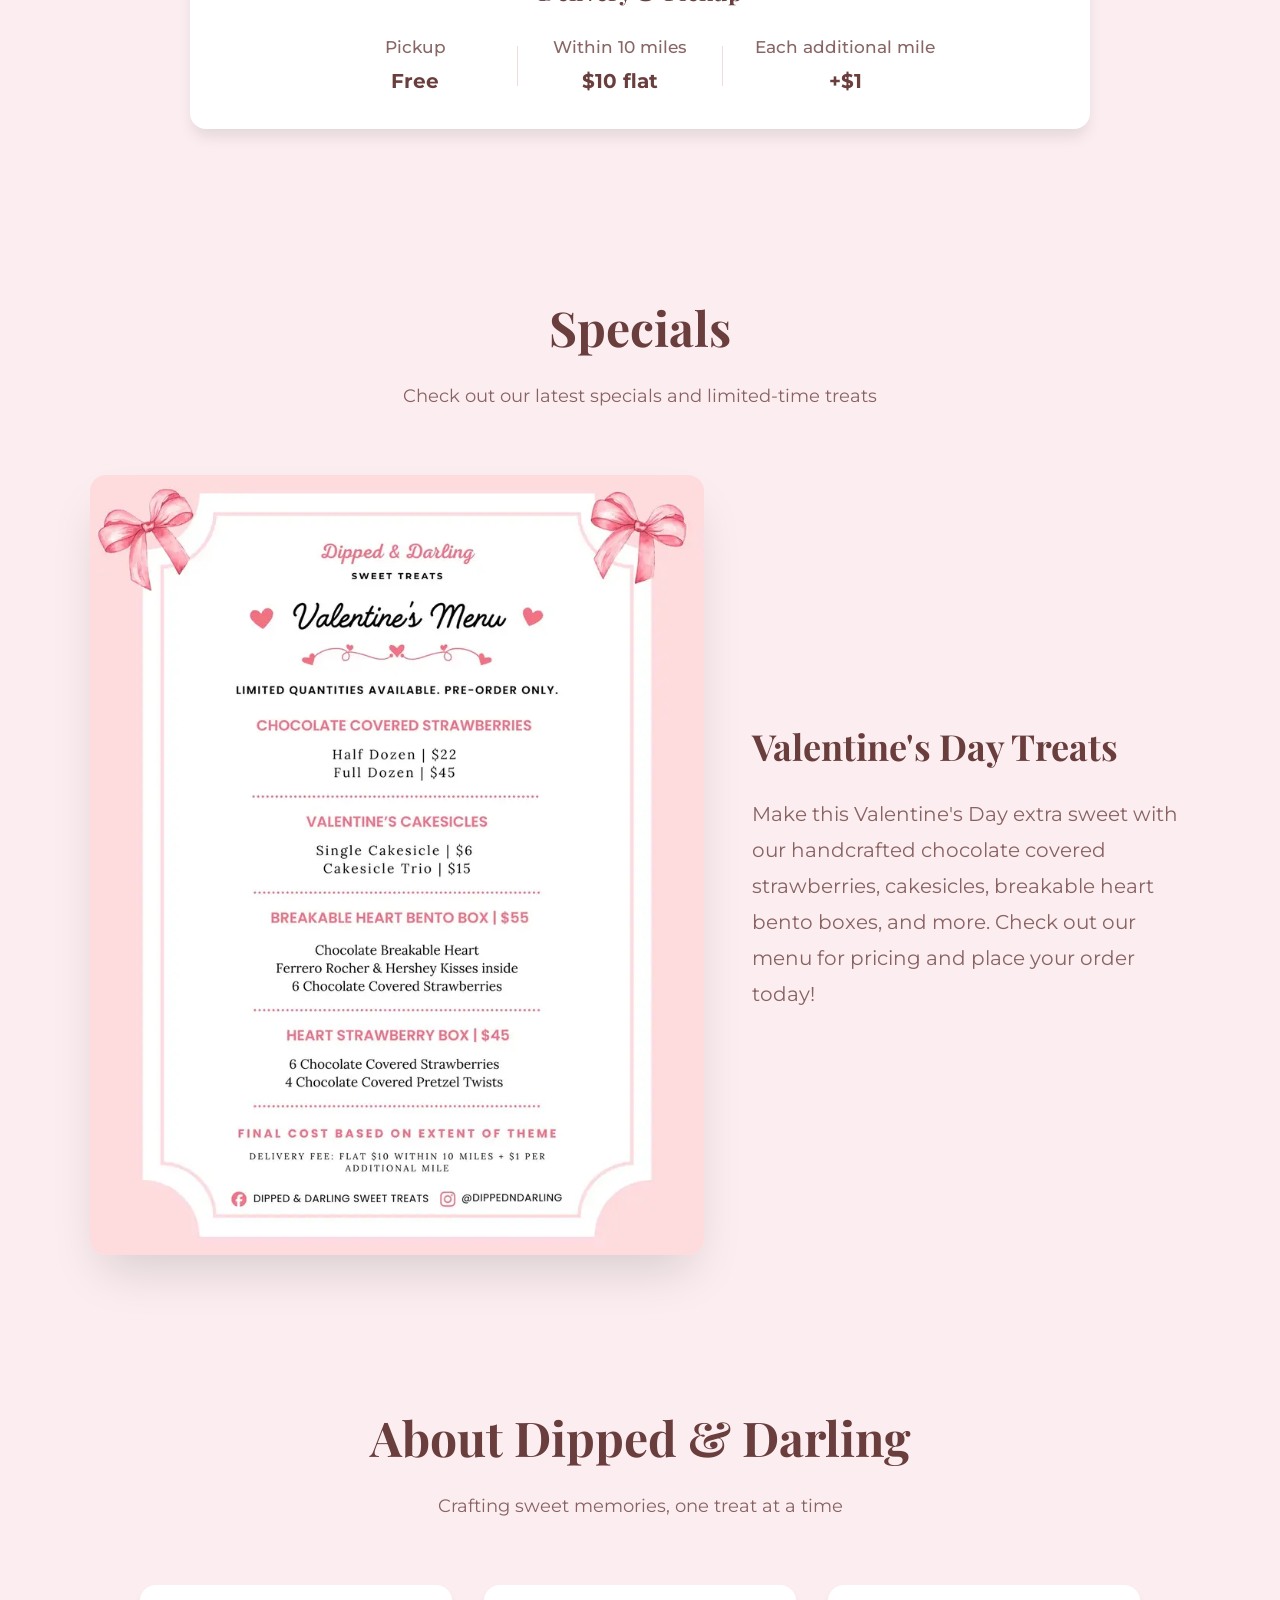
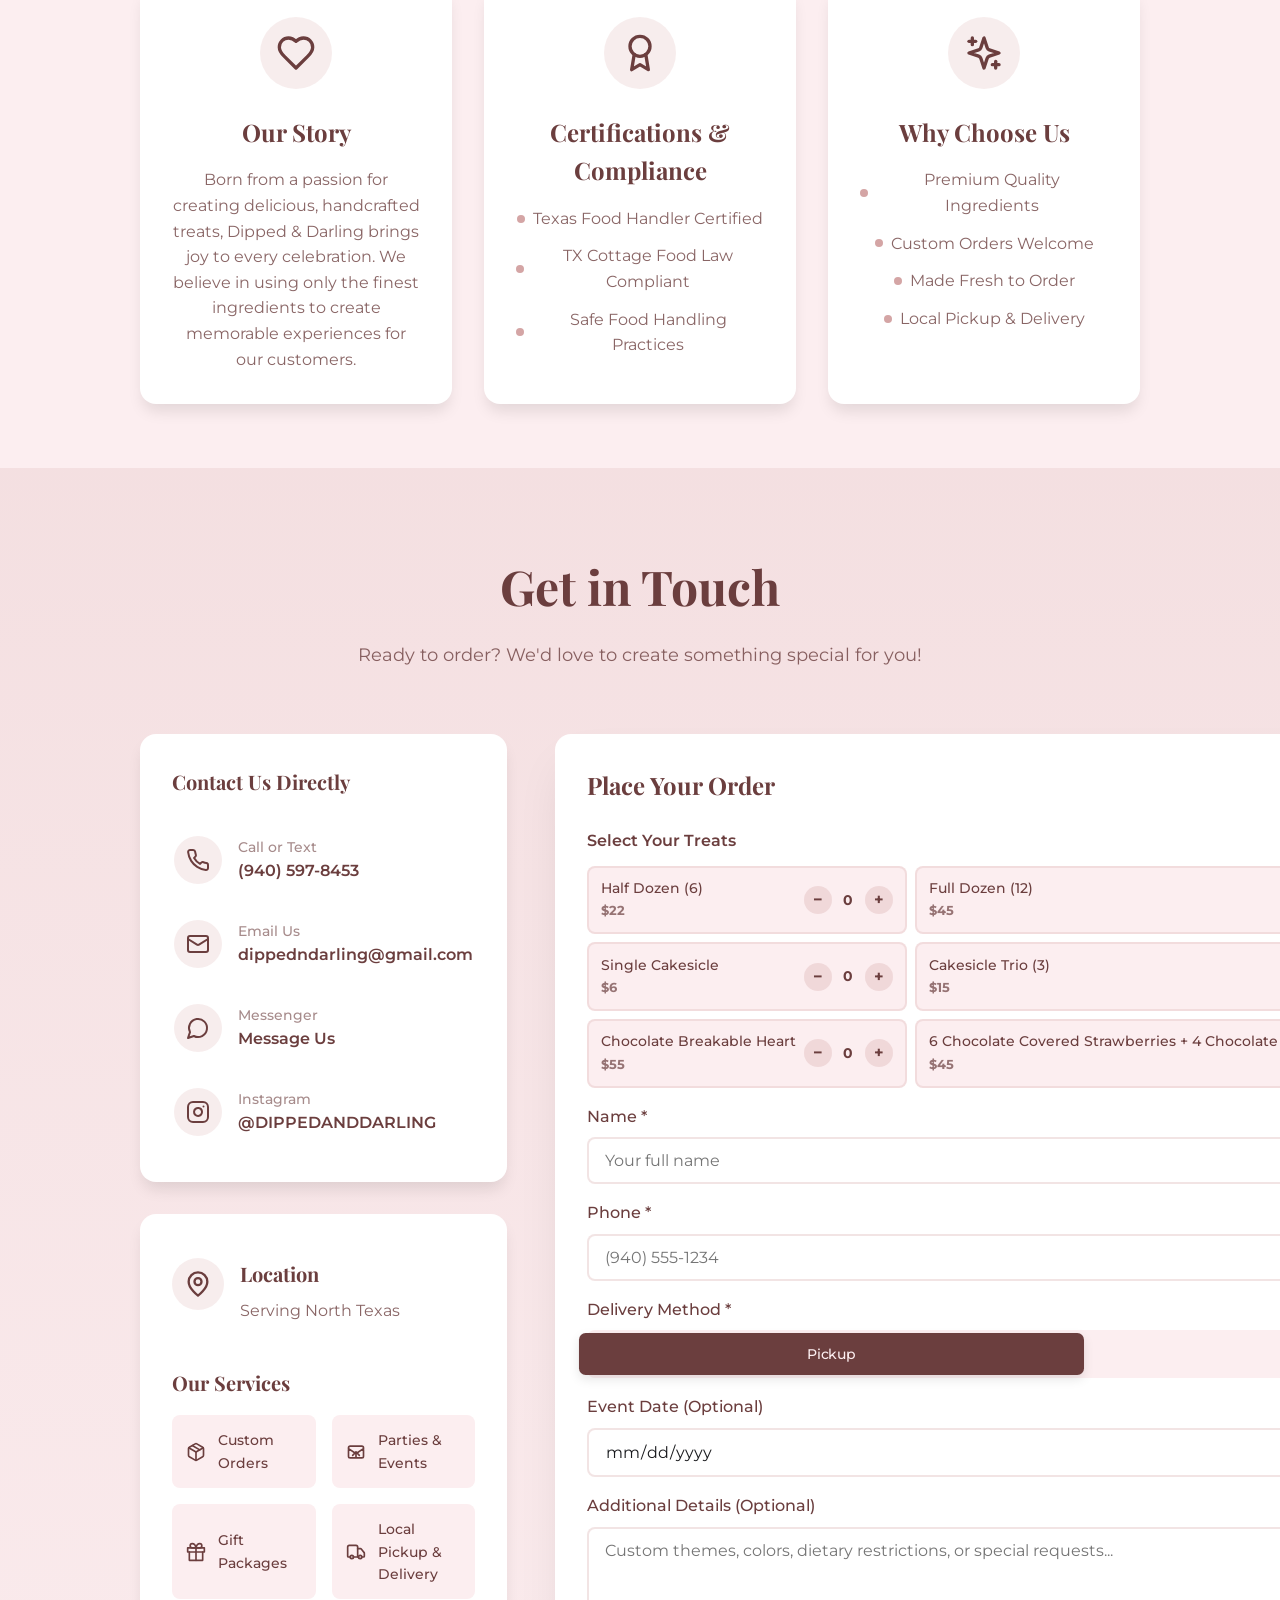
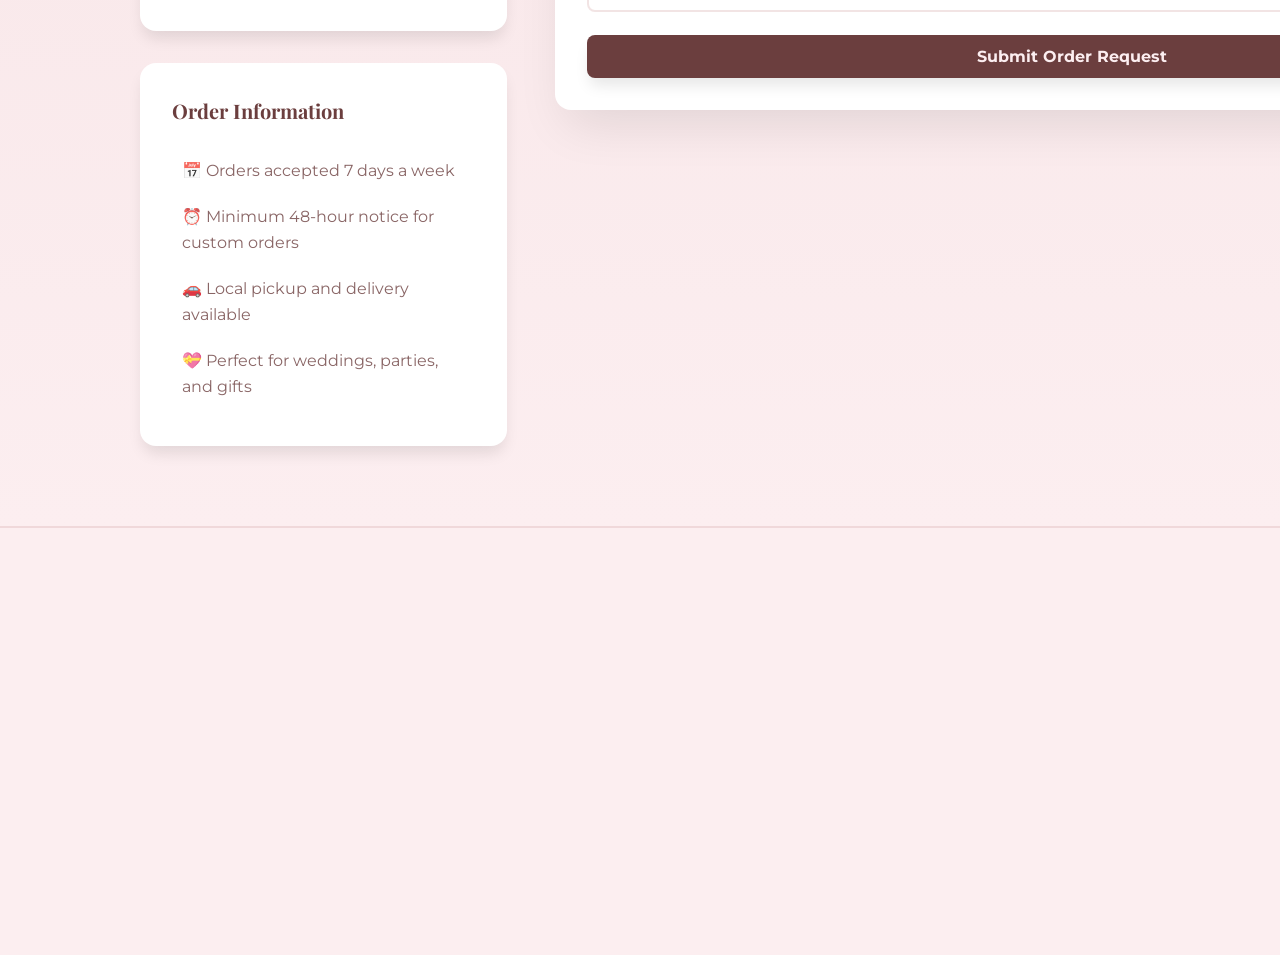
==== commit ee1d8c9b: "Feat: Deceleration particle system, single particle per burst, user color/layout changes Co-Authored" ====
--- a/index.html
+++ b/index.html
@@ -310,12 +310,12 @@
 
             <div class="form-group">
               <label for="name">Name *</label>
-              <input type="text" id="name" name="name" placeholder="Your full name">
+              <input type="text" id="name" name="name" placeholder="Your full name" autocomplete="name">
               <p class="error-text" id="nameError" style="display:none"></p>
             </div>
             <div class="form-group">
               <label for="phone">Phone *</label>
-              <input type="tel" id="phone" name="phone" placeholder="(940) 555-1234">
+              <input type="tel" id="phone" name="phone" placeholder="(940) 555-1234" autocomplete="tel">
               <p class="error-text" id="phoneError" style="display:none"></p>
             </div>
 
@@ -330,17 +330,17 @@
 
             <div class="form-group" id="addressGroup">
               <label for="address">Delivery Address *</label>
-              <input type="text" id="address" name="address" placeholder="123 Main St, City, TX 76201">
+              <input type="text" id="address" name="address" placeholder="123 Main St, City, TX 76201" autocomplete="street-address">
               <p class="error-text" id="addressError" style="display:none"></p>
             </div>
 
             <div class="form-group">
               <label for="eventDate">Event Date (Optional)</label>
-              <input type="date" id="eventDate" name="eventDate">
+              <input type="date" id="eventDate" name="eventDate" autocomplete="off">
             </div>
             <div class="form-group">
               <label for="customDetails">Additional Details (Optional)</label>
-              <textarea id="customDetails" name="customDetails" rows="3" placeholder="Custom themes, colors, dietary restrictions, or special requests..."></textarea>
+              <textarea id="customDetails" name="customDetails" rows="3" placeholder="Custom themes, colors, dietary restrictions, or special requests..." autocomplete="off"></textarea>
             </div>
             <button type="submit" class="submit-btn">Submit Order Request</button>
           </form>
--- a/style.css
+++ b/style.css
@@ -3,7 +3,7 @@
 html { scroll-behavior: smooth; scroll-padding-top: 80px; }
 body {
   font-family: 'Montserrat', sans-serif;
-  background: #F5F1E8;
+  background: #FCEEF0; /* More pink, less yellow */
   color: #6B3E3E;
   overflow-x: hidden;
   line-height: 1.6;
@@ -31,7 +31,7 @@
 @keyframes fadeInUp {
   0% { opacity: 0; transform: translateY(40px) scale(0.9); }
   50% { opacity: 1; transform: translateY(-8px) scale(1.04); }
-  70% { transform: translateY(3px) scale(0.98); }
+  70% { opacity: 1; transform: translateY(3px) scale(0.98); }
   100% { opacity: 1; transform: translateY(0) scale(1); }
 }
 @keyframes fadeIn {
@@ -100,12 +100,12 @@
   position: fixed;
   top: 0; left: 0; right: 0;
   z-index: 50;
-  background: #6B3E3E;
-  box-shadow: 0 4px 6px -1px rgba(0,0,0,0.1);
+  background: #6B3E3E; /* Updated: Header background to dark brown for stronger contrast */
+  box-shadow: 0 4px 6px -1px rgba(0,0,0,0.08);
   transition: all 0.3s ease;
 }
 .header.scrolled {
-  background: rgba(107, 62, 62, 0.95);
+  background: rgba(107, 62, 62, 0.95); /* Adjusted: scrolled header background */
   backdrop-filter: blur(12px);
   -webkit-backdrop-filter: blur(12px);
 }
@@ -125,7 +125,7 @@
   border-radius: 50%;
   object-fit: cover;
   box-shadow: 0 4px 6px -1px rgba(0,0,0,0.1);
-  border: 2px solid rgba(245, 241, 232, 0.2);
+  border: 2px solid rgba(252,238,240,0.15); /* Adjusted: border color */
   transition: transform 0.4s cubic-bezier(0.22, 1.8, 0.36, 1);
 }
 .header .logo img:hover {
@@ -134,14 +134,15 @@
 .header .logo-text { display: flex; flex-direction: column; }
 .header .logo-name {
   font-size: 1.25rem; font-weight: 700;
-  color: #F5F1E8; line-height: 1;
+  color: #FCEEF0; /* Adjusted: text color for readability */
+  line-height: 1;
 }
 .header .logo-phone {
-  font-size: 0.75rem; color: rgba(245,241,232,0.8);
+  font-size: 0.75rem; color: rgba(252,238,240,0.6); /* Adjusted: text color for readability */
   display: flex; align-items: center; gap: 4px; margin-top: 4px;
   transition: color 0.2s;
 }
-.header .logo-phone:hover { color: #D4A5A5; }
+.header .logo-phone:hover { color: #FCEEF0; } /* Adjusted: hover color */
 
 /* Desktop Nav */
 .desktop-nav {
@@ -150,24 +151,24 @@
   gap: 2rem;
 }
 .desktop-nav a {
-  color: #F5F1E8;
+  color: #FCEEF0; /* Adjusted: text color for readability */
   font-weight: 500;
   transition: color 0.2s, transform 0.4s cubic-bezier(0.22, 1.8, 0.36, 1);
   position: relative;
 }
-.desktop-nav a:not(.cta-btn):hover { color: #D4A5A5; transform: scale(1.1) translateY(-2px); }
+.desktop-nav a:not(.cta-btn):hover { color: #D4A5A5; transform: scale(1.1) translateY(-2px); } /* Adjusted: hover color */
 .desktop-nav a:not(.cta-btn)::after {
   content: '';
   position: absolute;
   bottom: -2px; left: 0;
   width: 0; height: 2px;
-  background: #D4A5A5;
+  background: #D4A5A5; /* Adjusted: underline color */
   transition: width 0.4s cubic-bezier(0.22, 1.8, 0.36, 1);
 }
 .desktop-nav a:not(.cta-btn):hover::after { width: 100%; }
 .cta-btn {
-  background: #D4A5A5;
-  color: #6B3E3E !important;
+  background: #D4A5A5; /* Adjusted: button background */
+  color: #6B3E3E !important; /* Adjusted: text color for readability */
   font-weight: 700;
   font-size: 0.875rem;
   padding: 0.5rem 1rem;
@@ -187,7 +188,7 @@
 }
 .mobile-controls button,
 .mobile-controls a {
-  color: #F5F1E8;
+  color: #FCEEF0; /* Adjusted: text color for readability */
   padding: 0.5rem;
   border-radius: 0.5rem;
   background: none;
@@ -204,7 +205,7 @@
   flex-direction: column;
   gap: 0;
   background: #6B3E3E;
-  border-top: 1px solid rgba(245,241,232,0.1);
+  border-top: 1px solid rgba(252,238,240,0.1); /* Adjusted: border color */
   padding: 1rem 0 1.5rem;
   overflow: hidden;
   max-height: 0;
@@ -217,7 +218,7 @@
   padding: 1rem 0 1.5rem;
 }
 .mobile-menu a {
-  color: #F5F1E8;
+  color: #FCEEF0; /* Adjusted: text color for readability */
   font-weight: 500;
   padding: 0.5rem 1rem;
   border-radius: 0.5rem;
@@ -225,11 +226,11 @@
 }
 .mobile-menu a:hover {
   color: #D4A5A5;
-  background: rgba(245,241,232,0.1);
+  background: rgba(252,238,240,0.1); /* Adjusted: background color */
   transform: translateX(8px) scale(1.03);
 }
 .mobile-menu .contact-divider {
-  border-top: 1px solid rgba(245,241,232,0.2);
+  border-top: 1px solid rgba(252,238,240,0.2); /* Adjusted: border color */
   padding-top: 1rem;
   margin-top: 0.5rem;
   padding-left: 1rem;
@@ -237,7 +238,7 @@
 .mobile-menu .contact-divider p {
   font-size: 0.75rem;
   font-weight: 700;
-  color: rgba(245,241,232,0.6);
+  color: rgba(252,238,240,0.6); /* Adjusted: text color for readability */
   text-transform: uppercase;
   letter-spacing: 0.05em;
   margin-bottom: 0.5rem;
@@ -294,7 +295,7 @@
 .hero h1 {
   font-size: clamp(2.5rem, 6vw, 4.5rem);
   font-weight: 700;
-  color: #F5F1E8;
+  color: #FCEEF0; /* More pink, less yellow */
   margin-bottom: 1.5rem;
   line-height: 1.1;
 }
@@ -305,7 +306,7 @@
 }
 .hero p {
   font-size: clamp(1.1rem, 2.5vw, 1.5rem);
-  color: rgba(245,241,232,0.9);
+  color: rgba(252,238,240,0.9); /* Adjusted: text color for readability */
   margin-bottom: 2rem;
   max-width: 640px;
   margin-left: auto;
@@ -345,7 +346,7 @@
   animation: bounce 1.5s infinite;
   z-index: 10;
 }
-.scroll-indicator svg { color: #F5F1E8; }
+.scroll-indicator svg { color: #FCEEF0; } /* More pink, less yellow */
 
 /* ===== PARTICLES ===== */
 @keyframes particleBurst {
@@ -369,7 +370,7 @@
 /* ===== GALLERY ===== */
 .gallery {
   padding: 5rem 0;
-  background: linear-gradient(to bottom, #F5F1E8, rgba(212,165,165,0.2));
+  background: linear-gradient(to bottom, #FCEEF0, rgba(212,165,165,0.2)); /* More pink, less yellow */
 }
 .section-header {
   text-align: center;
@@ -450,30 +451,12 @@
 .treat-card .card-overlay h3 {
   font-size: 1.25rem;
   font-weight: 700;
-  color: #F5F1E8;
+  color: #FCEEF0; /* More pink, less yellow */
   margin-bottom: 0.5rem;
 }
 .treat-card .card-overlay p {
-  color: rgba(245,241,232,0.9);
+  color: rgba(252,238,240,0.9); /* Adjusted: text color for readability */
   font-size: 0.875rem;
-}
-
-/* Gallery card animations */
-@keyframes cardFadeIn {
-  0% { opacity: 0; transform: scale(0.85) translateY(30px) rotate(-2deg); }
-  50% { opacity: 1; transform: scale(1.05) translateY(-5px) rotate(0.5deg); }
-  70% { transform: scale(0.98) translateY(2px) rotate(0deg); }
-  100% { opacity: 1; transform: scale(1) translateY(0) rotate(0deg); }
-}
-@keyframes cardFadeOut {
-  0% { opacity: 1; transform: scale(1) translateY(0); }
-  100% { opacity: 0; transform: scale(0.85) translateY(-30px) rotate(2deg); }
-}
-.treat-card.card-enter {
-  animation: cardFadeIn 0.5s cubic-bezier(0.22, 1.8, 0.36, 1) forwards;
-}
-.treat-card.card-exit {
-  animation: cardFadeOut 0.3s ease-in forwards;
 }
 
 /* Gallery nav buttons */
@@ -485,7 +468,7 @@
   width: 48px; height: 48px;
   border-radius: 50%;
   background: rgba(107,62,62,0.85);
-  color: #F5F1E8;
+  color: #FCEEF0; /* More pink, less yellow */
   display: flex;
   align-items: center;
   justify-content: center;
@@ -498,7 +481,9 @@
   transform: translateY(-50%) scale(1.2);
   box-shadow: 0 8px 25px rgba(0,0,0,0.35);
 }
-.gallery-nav-btn:active { transform: translateY(-50%) scale(0.85); }
+.gallery-nav-btn:active {
+  transform: translateY(-50%) scale(0.85);
+}
 .gallery-nav-btn.prev { left: -24px; }
 .gallery-nav-btn.next { right: -24px; }
 @media (max-width: 1280px) {
@@ -557,9 +542,8 @@
   right: 1rem;
   z-index: 210;
   background: rgba(255, 255, 255, 0.15);
-  color: #F5F1E8;
-  width: 48px;
-  height: 48px;
+  color: #FCEEF0; /* More pink, less yellow */
+  width: 48px; height: 48px;
   border-radius: 50%;
   display: flex;
   align-items: center;
@@ -574,9 +558,8 @@
   transform: translateY(-50%);
   z-index: 210;
   background: rgba(255, 255, 255, 0.15);
-  color: #F5F1E8;
-  width: 48px;
-  height: 48px;
+  color: #FCEEF0; /* More pink, less yellow */
+  width: 48px; height: 48px;
   border-radius: 50%;
   display: flex;
   align-items: center;
@@ -608,7 +591,7 @@
 .lightbox-caption {
   text-align: center;
   margin-top: 1rem;
-  color: #F5F1E8;
+  color: #FCEEF0; /* More pink, less yellow */
 }
 .lightbox-caption h3 {
   font-size: 1.25rem;
@@ -617,7 +600,7 @@
 }
 .lightbox-caption p {
   font-size: 0.9rem;
-  color: rgba(245, 241, 232, 0.7);
+  color: rgba(252,238,240,0.7); /* Adjusted: text color */
 }
 @keyframes lightboxSlideInLeft {
   0% { opacity: 0; transform: translateX(-80px) scale(0.9) rotate(-3deg); }
@@ -644,7 +627,7 @@
 /* ===== MENU ===== */
 .menu {
   padding: 5rem 0;
-  background: #F5F1E8;
+  background: #FCEEF0; /* More pink, less yellow */
 }
 .menu-grid {
   display: grid;
@@ -652,9 +635,10 @@
   gap: 2rem;
   max-width: 900px;
   margin: 0 auto;
+  justify-items: center; /* Center the menu-cards within their grid tracks */
 }
 @media (min-width: 640px) {
-  .menu-grid { grid-template-columns: repeat(2, 1fr); }
+  .menu-grid { grid-template-columns: repeat(auto-fit, minmax(250px, 1fr)); } /* Allow cards to be narrower and centered */
 }
 @media (min-width: 1024px) {
   .menu-grid { grid-template-columns: repeat(3, 1fr); }
@@ -666,7 +650,10 @@
   box-shadow: 0 10px 15px -3px rgba(0,0,0,0.1);
   transition: all 0.4s cubic-bezier(0.34, 1.56, 0.64, 1);
 }
-.menu-card:hover { box-shadow: 0 25px 50px -12px rgba(0,0,0,0.2); transform: translateY(-8px) scale(1.04) rotate(-0.5deg); }
+.menu-card:hover {
+  box-shadow: 0 25px 50px -12px rgba(0,0,0,0.2);
+  transform: translateY(-8px) scale(1.04) rotate(-0.5deg);
+}
 .menu-card h3 {
   font-size: 1.25rem;
   font-weight: 700;
@@ -674,18 +661,23 @@
   margin-bottom: 1rem;
   padding-bottom: 0.75rem;
   border-bottom: 2px solid rgba(212,165,165,0.3);
+  text-align: center; /* Explicitly center the h3 */
 }
 .menu-item {
   display: flex;
-  align-items: center;
+  flex-direction: column; /* Stack name, price, and controls */
+  align-items: center;   /* Center items horizontally */
+  justify-content: center; /* Center items vertically if space */
   padding: 0.5rem 0.4rem;
   gap: 0.5rem;
   border-radius: 0.4rem;
   transition: all 0.3s cubic-bezier(0.22, 1.8, 0.36, 1);
+  max-width: fit-content; /* Make item only as wide as its content */
+  margin: 0 auto; /* Center the menu-item block itself */
 }
 .menu-item:hover {
   background: rgba(212,165,165,0.08);
-  transform: translateX(4px);
+  transform: translateX(0px);
 }
 .menu-item + .menu-item {
   border-top: 1px solid rgba(212,165,165,0.15);
@@ -693,7 +685,8 @@
 .menu-item-name {
   color: rgba(107,62,62,0.8);
   font-weight: 500;
-  flex: 1;
+  white-space: normal; /* Allow text to wrap */
+  text-align: center; /* Center text within the name span */
   transition: color 0.3s ease;
 }
 .menu-item:hover .menu-item-name { color: #6B3E3E; }
@@ -701,20 +694,21 @@
   color: #6B3E3E;
   font-weight: 700;
   white-space: nowrap;
-  margin-left: 1rem;
+  text-align: center; /* Center price text */
   transition: all 0.3s cubic-bezier(0.22, 1.8, 0.36, 1);
 }
 .menu-item:hover .menu-item-price { transform: scale(1.08); color: #C48B8B; }
 .menu-qty-controls {
   display: flex;
   align-items: center;
+  justify-content: center; /* Center qty controls horizontally */
   gap: 0.3rem;
   flex-shrink: 0;
-  margin-left: 0.5rem;
+  margin-left: 0; /* Ensure no left margin */
+  margin-top: 0.5rem; /* Add some space from price */
 }
 .menu-qty-btn {
-  width: 28px;
-  height: 28px;
+  width: 28px; height: 28px;
   border-radius: 50%;
   border: 2px solid #D4A5A5;
   background: transparent;
@@ -730,12 +724,12 @@
   line-height: 1;
 }
 .menu-qty-btn:hover {
-  transform: scale(1.3);
+  transform: scale(1.1); /* Reduced scale */
   background: #D4A5A5;
   color: #fff;
 }
 .menu-qty-btn:active {
-  transform: scale(0.75);
+  transform: scale(0.9); /* Reduced scale */
 }
 .menu-qty-value {
   min-width: 1.5rem;
@@ -752,7 +746,7 @@
   color: #C48B8B;
 }
 .menu-qty-controls.has-items .menu-qty-btn.plus {
-  border-color: #C48B8B;
+  border-color: #C48B3E;
 }
 
 /* Menu delivery footer */
@@ -816,7 +810,7 @@
 /* ===== SPECIALS ===== */
 .specials {
   padding: 5rem 0;
-  background: #F5F1E8;
+  background: #FCEEF0; /* More pink, less yellow */
 }
 .specials-content {
   display: grid;
@@ -859,7 +853,7 @@
 }
 
 /* ===== ABOUT ===== */
-.about { padding: 4rem 0; background: #F5F1E8; }
+.about { padding: 4rem 0; background: #FCEEF0; /* More pink, less yellow */ }
 .about-grid {
   display: grid;
   grid-template-columns: 1fr;
@@ -894,6 +888,7 @@
 .about-card .icon-circle svg {
   width: 40px; height: 40px;
   color: #6B3E3E;
+  transition: color 0.3s ease;
 }
 .about-card h3 {
   font-size: 1.5rem;
@@ -901,7 +896,9 @@
   color: #6B3E3E;
   margin-bottom: 1rem;
 }
-.about-card p { color: rgba(107,62,62,0.8); }
+.about-card p {
+  color: rgba(107,62,62,0.8);
+}
 .about-card .bullet-list {
   display: flex;
   flex-direction: column;
@@ -923,12 +920,14 @@
 .about-card:hover .bullet-dot {
   transform: scale(1.6);
 }
-.about-card .bullet-item p { margin: 0; }
+.about-card .bullet-item p {
+  margin: 0;
+}
 
 /* ===== CONTACT ===== */
 .contact {
   padding: 5rem 0;
-  background: linear-gradient(to bottom, rgba(212,165,165,0.2), #F5F1E8);
+  background: linear-gradient(to bottom, rgba(212,165,165,0.2), #FCEEF0); /* More pink, less yellow */
 }
 .contact-grid {
   display: grid;
@@ -940,7 +939,11 @@
 @media (min-width: 1024px) {
   .contact-grid { grid-template-columns: 1fr 1fr; }
 }
-.contact-info { display: flex; flex-direction: column; gap: 2rem; }
+.contact-info {
+  display: flex;
+  flex-direction: column;
+  gap: 2rem;
+}
 .info-card {
   background: white;
   border-radius: 1rem;
@@ -986,22 +989,36 @@
   display: flex;
   flex-shrink: 0;
 }
-.contact-method:hover .method-icon { background: #D4A5A5; transform: scale(1.15) rotate(-8deg); }
-.contact-method:hover .method-icon svg { color: #fff; }
-.contact-method .method-icon svg { width: 24px; height: 24px; color: #6B3E3E; transition: color 0.3s ease; }
+.contact-method:hover .method-icon {
+  background: #D4A5A5;
+  transform: scale(1.15) rotate(-8deg);
+}
+.contact-method:hover .method-icon svg {
+  color: #fff;
+}
+.contact-method .method-icon svg {
+  width: 24px; height: 24px;
+  color: #6B3E3E;
+  transition: color 0.3s ease;
+}
 .contact-method .method-label {
   font-size: 0.875rem;
   color: rgba(107,62,62,0.6);
   font-weight: 500;
   transition: all 0.3s ease;
 }
-.contact-method:hover .method-label { color: rgba(107,62,62,0.8); }
+.contact-method:hover .method-label {
+  color: rgba(107,62,62,0.8);
+}
 .contact-method .method-value {
   color: #6B3E3E;
   font-weight: 600;
   transition: all 0.3s ease;
 }
-.contact-method:hover .method-value { color: #6B3E3E; letter-spacing: 0.02em; }
+.contact-method:hover .method-value {
+  color: #6B3E3E;
+  letter-spacing: 0.02em;
+}
 .location-header {
   display: flex;
   align-items: flex-start;
@@ -1020,18 +1037,31 @@
   background: rgba(212,165,165,0.2);
   padding: 0.75rem;
   border-radius: 50%;
+  transition: all 0.4s cubic-bezier(0.22, 1.8, 0.36, 1);
   display: flex;
   flex-shrink: 0;
-  transition: all 0.4s cubic-bezier(0.22, 1.8, 0.36, 1);
 }
 .location-header:hover .method-icon {
   background: #D4A5A5;
   transform: scale(1.15) rotate(-8deg);
 }
-.location-header .method-icon svg { width: 28px; height: 28px; color: #6B3E3E; transition: color 0.3s ease; }
-.location-header:hover .method-icon svg { color: #fff; }
-.location-header h3 { margin-bottom: 0.5rem; transition: color 0.3s ease; }
-.location-header p { color: rgba(107,62,62,0.8); margin: 0; transition: color 0.3s ease; }
+.location-header .method-icon svg {
+  width: 28px; height: 28px;
+  color: #6B3E3E;
+  transition: color 0.3s ease;
+}
+.location-header:hover .method-icon svg {
+  color: #fff;
+}
+.location-header h3 {
+  margin-bottom: 0.5rem;
+  transition: color 0.3s ease;
+}
+.location-header p {
+  color: rgba(107,62,62,0.8);
+  margin: 0;
+  transition: color 0.3s ease;
+}
 .services-grid {
   display: grid;
   grid-template-columns: 1fr 1fr;
@@ -1042,21 +1072,36 @@
   align-items: center;
   gap: 0.75rem;
   padding: 0.75rem;
-  background: #F5F1E8;
+  background: #FCEEF0; /* More pink, less yellow */
   border-radius: 0.5rem;
   transition: all 0.4s cubic-bezier(0.22, 1.8, 0.36, 1);
   border: 2px solid transparent;
 }
 .service-item:hover {
   transform: scale(1.06) translateX(4px);
-  background: rgba(212,165,165,0.15);
-  border-color: rgba(212,165,165,0.3);
+  background: rgba(212,165,165,0.1); /* Matched contact-method hover background */
+  border-color: rgba(212,165,165,0.3); /* Matched contact-method hover border */
   box-shadow: 0 4px 12px rgba(107,62,62,0.08);
 }
-.service-item svg { width: 20px; height: 20px; color: #6B3E3E; flex-shrink: 0; transition: all 0.4s cubic-bezier(0.22, 1.8, 0.36, 1); }
-.service-item:hover svg { transform: scale(1.2) rotate(-8deg); color: #C48B8B; }
-.service-item span { font-size: 0.875rem; font-weight: 500; color: #6B3E3E; transition: color 0.3s ease; }
-.service-item:hover span { color: #6B3E3E; }
+.service-item svg {
+  width: 20px; height: 20px;
+  color: #6B3E3E;
+  flex-shrink: 0;
+  transition: all 0.4s cubic-bezier(0.22, 1.8, 0.36, 1);
+}
+.service-item:hover svg {
+  transform: scale(1.2) rotate(-8deg);
+  color: #6B3E3E; /* Updated: svg color to dark brown for readability */
+}
+.service-item span {
+  font-size: 0.875rem;
+  font-weight: 500;
+  color: #6B3E3E;
+  transition: color 0.3s ease;
+}
+.service-item:hover span {
+  color: #6B3E3E; /* Updated: span color to dark brown for readability */
+}
 .order-info p {
   color: rgba(107,62,62,0.8);
   margin-bottom: 0.5rem;
@@ -1097,7 +1142,10 @@
   margin-bottom: 0.5rem;
   transition: all 0.3s cubic-bezier(0.22, 1.8, 0.36, 1);
 }
-.form-group label:hover { transform: translateX(4px); color: #C48B8B; }
+.form-group label:hover {
+  transform: translateX(4px) scale(1.03);
+  color: #C48B8B;
+}
 .form-group input,
 .form-group textarea {
   width: 100%;
@@ -1109,8 +1157,6 @@
   font-size: 1rem;
   background: white;
 }
-.form-group input::placeholder,
-.form-group textarea::placeholder { color: #9ca3af; }
 .form-group input:focus,
 .form-group textarea:focus {
   border-color: #D4A5A5;
@@ -1119,7 +1165,10 @@
   box-shadow: 0 4px 12px rgba(212,165,165,0.25);
 }
 .form-group input.error,
-.form-group textarea.error { border-color: #ef4444; transform: scale(1); }
+.form-group textarea.error {
+  border-color: #ef4444;
+  transform: scale(1);
+}
 .form-group .error-text,
 .error-text {
   color: #ef4444;
@@ -1128,12 +1177,24 @@
   animation: shakeIn 0.4s cubic-bezier(0.22, 1.8, 0.36, 1);
 }
 @keyframes shakeIn {
-  0% { opacity: 0; transform: translateX(-10px); }
-  40% { transform: translateX(6px); }
-  70% { transform: translateX(-3px); }
-  100% { opacity: 1; transform: translateX(0); }
-}
-.form-group textarea { resize: none; }
+  0% {
+    opacity: 0;
+    transform: translateX(-10px);
+  }
+  40% {
+    transform: translateX(6px);
+  }
+  70% {
+    transform: translateX(-3px);
+  }
+  100% {
+    opacity: 1;
+    transform: translateX(0);
+  }
+}
+.form-group textarea {
+  resize: none;
+}
 /* Address group slide animation */
 #addressGroup {
   overflow: hidden;
@@ -1141,10 +1202,7 @@
   opacity: 0;
   transform: scaleY(0.8);
   transform-origin: top;
-  transition: max-height 0.5s cubic-bezier(0.22, 1.8, 0.36, 1),
-              opacity 0.3s ease,
-              transform 0.5s cubic-bezier(0.22, 1.8, 0.36, 1),
-              margin 0.4s ease;
+  transition: max-height 0.5s cubic-bezier(0.22, 1.8, 0.36, 1), opacity 0.3s ease, transform 0.5s cubic-bezier(0.22, 1.8, 0.36, 1), margin 0.4s ease;
   margin-bottom: 0;
 }
 #addressGroup.open {
@@ -1162,7 +1220,10 @@
   margin-bottom: 0.75rem;
   transition: all 0.3s cubic-bezier(0.22, 1.8, 0.36, 1);
 }
-.form-section-label:hover { transform: translateX(4px) scale(1.03); color: #C48B8B; }
+.form-section-label:hover {
+  transform: translateX(4px) scale(1.03);
+  color: #C48B8B;
+}
 .order-items {
   display: grid;
   grid-template-columns: 1fr;
@@ -1170,13 +1231,18 @@
   margin-bottom: 1rem;
 }
 @media (min-width: 480px) {
-  .order-items { grid-template-columns: 1fr 1fr; }
+  .order-items {
+    grid-template-columns: 1fr 1fr;
+  }
 }
 .order-items.error {
-  border: 2px solid #ef4444; /* Red border for error state */
+  border: 2px solid #ef4444;
+  /* Red border for error state */
   border-radius: 0.5rem;
-  padding: 0.5rem; /* Add some padding to make border visible */
-  margin: -2px; /* Adjust margin to compensate for border */
+  padding: 0.5rem;
+  /* Add some padding to make border visible */
+  margin: -2px;
+  /* Adjust margin to compensate for border */
 }
 .order-item {
   display: flex;
@@ -1185,28 +1251,41 @@
   padding: 0.65rem 0.75rem;
   border: 2px solid rgba(212,165,165,0.25);
   border-radius: 0.5rem;
-  background: #F5F1E8;
+  background: #FCEEF0;
   transition: border-color 0.3s ease, background 0.3s ease, transform 0.4s cubic-bezier(0.22, 1.8, 0.36, 1), box-shadow 0.3s ease;
 }
 .order-item:hover {
   transform: translateX(4px) scale(1.02);
-  border-color: rgba(212,165,165,0.5);
+  border-color: rgba(212,165,165,0.3); /* Matched contact-method hover border */
+  background: rgba(212,165,165,0.1); /* Matched contact-method hover background */
   box-shadow: 0 3px 10px rgba(107,62,62,0.08);
 }
 .order-item.active {
   border-color: #6B3E3E;
-  background: rgba(212,165,165,0.15);
+  background: #D4A5A5; /* Changed from #6B3E3E to #D4A5A5 */
+  color: #6B3E3E; /* Adjusted for readability on lighter background */
   box-shadow: 0 2px 8px rgba(107,62,62,0.15);
 }
 .order-item.active:hover {
   transform: translateX(4px) scale(1.03);
   box-shadow: 0 4px 12px rgba(107,62,62,0.2);
 }
+.order-item.active .order-item-name,
+.order-item.active .order-item-price,
+.order-item.active .qty-value {
+  color: #6B3E3E; /* Adjusted for readability on lighter background */
+}
+.order-item.active .qty-btn {
+  background: #6B3E3E;
+  /* Complementary color for active qty buttons */
+  color: #FCEEF0;
+  border-color: #6B3E3E;
+}
 .order-item.pop {
-  transform: scale(1.08) rotate(-1deg);
+  transform: scale(1.03);
 }
 .order-item.shrink {
-  transform: scale(0.92) rotate(0.5deg);
+  transform: scale(0.97);
 }
 .order-item-info {
   display: flex;
@@ -1223,14 +1302,18 @@
   text-overflow: ellipsis;
   transition: color 0.3s ease;
 }
-.order-item:hover .order-item-name { color: #C48B8B; }
+.order-item:hover .order-item-name {
+  color: #6B3E3E; /* Adjusted to dark brown for readability */
+}
 .order-item-price {
   font-size: 0.8rem;
   font-weight: 700;
   color: rgba(107,62,62,0.7);
   transition: color 0.3s ease;
 }
-.order-item:hover .order-item-price { color: #6B3E3E; }
+.order-item:hover .order-item-price {
+  color: #6B3E3E; /* Adjusted to dark brown for readability */
+}
 .qty-controls {
   display: flex;
   align-items: center;
@@ -1246,14 +1329,20 @@
   color: #6B3E3E;
   font-size: 1rem;
   font-weight: 700;
+  cursor: pointer;
   display: flex;
   align-items: center;
   justify-content: center;
   transition: background 0.2s, transform 0.4s cubic-bezier(0.22, 1.8, 0.36, 1);
   line-height: 1;
 }
-.qty-btn:hover { background: rgba(212,165,165,0.5); transform: scale(1.25); }
-.qty-btn:active { transform: scale(0.8); }
+.qty-btn:hover {
+  background: rgba(212,165,165,0.5);
+  transform: scale(1.1);
+}
+.qty-btn:active {
+  transform: scale(0.9);
+}
 .qty-value {
   min-width: 20px;
   text-align: center;
@@ -1263,19 +1352,37 @@
   transition: transform 0.2s ease;
 }
 .qty-value.bump {
-  transform: scale(1.6) rotate(10deg);
+  transform: scale(1.3);
 }
 
 /* Order summary */
 @keyframes summarySlideIn {
-  0% { opacity: 0; transform: translateY(-15px) scale(0.95); max-height: 0; }
-  50% { transform: translateY(3px) scale(1.02); }
-  100% { opacity: 1; transform: translateY(0) scale(1); max-height: 500px; }
+  0% {
+    opacity: 0;
+    transform: translateY(-15px) scale(0.95);
+    max-height: 0;
+  }
+  50% {
+    transform: translateY(3px) scale(1.02);
+  }
+  100% {
+    opacity: 1;
+    transform: translateY(0) scale(1);
+    max-height: 500px;
+  }
 }
 @keyframes summaryItemIn {
-  0% { opacity: 0; transform: translateX(-15px) scale(0.95); }
-  50% { transform: translateX(3px) scale(1.02); }
-  100% { opacity: 1; transform: translateX(0) scale(1); }
+  0% {
+    opacity: 0;
+    transform: translateX(-15px) scale(0.95);
+  }
+  50% {
+    transform: translateX(3px) scale(1.02);
+  }
+  100% {
+    opacity: 1;
+    transform: translateX(0) scale(1);
+  }
 }
 .order-summary {
   background: rgba(212,165,165,0.1);
@@ -1287,11 +1394,15 @@
   transform-origin: top;
   overflow: hidden;
 }
-.order-summary.hidden { display: none; }
+.order-summary.hidden {
+  display: none;
+}
 .summary-item {
   animation: summaryItemIn 0.35s cubic-bezier(0.22, 1.8, 0.36, 1) forwards;
 }
-.hidden { display: none !important; }
+.hidden {
+  display: none !important;
+}
 .order-summary h4 {
   font-family: 'Playfair Display', serif;
   font-size: 1rem;
@@ -1300,7 +1411,9 @@
   margin-bottom: 0.75rem;
   transition: all 0.3s cubic-bezier(0.22, 1.8, 0.36, 1);
 }
-.order-summary h4:hover { transform: scale(1.04); }
+.order-summary h4:hover {
+  transform: scale(1.04);
+}
 .summary-item {
   display: flex;
   justify-content: space-between;
@@ -1335,12 +1448,14 @@
   font-size: 1rem;
   transition: all 0.3s cubic-bezier(0.22, 1.8, 0.36, 1);
 }
-.order-total:hover { transform: scale(1.03); }
+.order-total:hover {
+  transform: scale(1.03);
+}
 
 .submit-btn {
   width: 100%;
   background: #6B3E3E;
-  color: #F5F1E8;
+  color: #FCEEF0;
   font-weight: 700;
   padding: 0.75rem;
   border-radius: 0.5rem;
@@ -1353,7 +1468,9 @@
   box-shadow: 0 25px 50px -12px rgba(0,0,0,0.2);
   transform: scale(1.06) rotate(-0.5deg);
 }
-.submit-btn:active { transform: scale(0.92) rotate(0.3deg); }
+.submit-btn:active {
+  transform: scale(0.92) rotate(0.3deg);
+}
 
 /* ===== TOAST ===== */
 .toast {
@@ -1375,7 +1492,9 @@
   transform: translateY(0) scale(1) rotate(0deg);
   opacity: 1;
 }
-.toast.destructive { border-left-color: #ef4444; }
+.toast.destructive {
+  border-left-color: #ef4444;
+}
 .toast-title {
   font-weight: 600;
   color: #6B3E3E;
@@ -1390,7 +1509,8 @@
 .modal {
   position: fixed;
   inset: 0;
-  z-index: 300; /* Higher than lightbox */
+  z-index: 300;
+  /* Higher than lightbox */
   background: rgba(0, 0, 0, 0.8);
   display: flex;
   align-items: center;
@@ -1437,9 +1557,10 @@
   border-radius: 0.5rem;
   border: 2px solid rgba(212,165,165,0.3);
   resize: vertical;
-  font-family: monospace; /* For code-like content */
+  font-family: monospace;
+  /* For code-like content */
   font-size: 0.875rem;
-  background: #F5F1E8;
+  background: #FCEEF0;
   color: #6B3E3E;
 }
 .modal-actions {
@@ -1450,14 +1571,15 @@
 }
 .modal-actions .submit-btn,
 .modal-actions .cta-btn {
-  width: auto; /* Override 100% width from general .submit-btn */
+  width: auto;
+  /* Override 100% width from general .submit-btn */
   padding: 0.75rem 1.5rem;
 }
 
 /* Delivery method toggle styling */
 .delivery-toggle {
   display: flex;
-  background: #F5F1E8;
+  background: #FCEEF0;
   border-radius: 0.5rem;
   padding: 0.25rem;
   margin-bottom: 1rem;
@@ -1472,10 +1594,9 @@
   font-weight: 500;
   transition: all 0.4s cubic-bezier(0.22, 1.8, 0.36, 1);
 }
-
 .delivery-toggle-btn.active {
-  background: white;
-  color: #6B3E3E;
+  background: #6B3E3E;
+  color: #FCEEF0;
   box-shadow: 0 4px 10px rgba(0,0,0,0.1);
   transform: scale(1.05);
 }
@@ -1485,7 +1606,7 @@
 
 /* ===== FOOTER ===== */
 .footer {
-  background: #F5F1E8;
+  background: #FCEEF0;
   padding: 3rem 0;
   border-top: 2px solid rgba(212,165,165,0.3);
   content-visibility: auto;
@@ -1497,7 +1618,9 @@
   margin-bottom: 2rem;
 }
 @media (min-width: 768px) {
-  .footer-grid { grid-template-columns: repeat(3, 1fr); }
+  .footer-grid {
+    grid-template-columns: repeat(3, 1fr);
+  }
 }
 .footer-brand .brand-row {
   display: flex;
@@ -1506,7 +1629,8 @@
   margin-bottom: 1rem;
 }
 .footer-brand .brand-row img {
-  height: 40px; width: 40px;
+  height: 40px;
+  width: 40px;
   border-radius: 50%;
   object-fit: cover;
 }
@@ -1526,7 +1650,9 @@
   color: rgba(107,62,62,0.8);
   font-size: 0.875rem;
 }
-.footer-brand .certified svg { color: #D4A5A5; }
+.footer-brand .certified svg {
+  color: #D4A5A5;
+}
 
 .footer-links span {
   font-size: 1.125rem;
@@ -1545,7 +1671,10 @@
   transition: all 0.4s cubic-bezier(0.22, 1.8, 0.36, 1);
   display: inline-block;
 }
-.footer-links a:hover { color: #D4A5A5; transform: translateX(6px) scale(1.05); }
+.footer-links a:hover {
+  color: #D4A5A5;
+  transform: translateX(6px) scale(1.05);
+}
 
 .footer-connect span {
   font-size: 1.125rem;
@@ -1568,8 +1697,15 @@
   gap: 0.5rem;
   transition: all 0.4s cubic-bezier(0.22, 1.8, 0.36, 1);
 }
-.footer-connect .connect-links a:hover { color: #D4A5A5; transform: translateX(6px) scale(1.03); }
-.footer-connect .connect-links svg { width: 16px; height: 16px; }
+.footer-connect .connect-links a:hover {
+  color: #D4A5A5;
+  transform: translateX(6px) scale(1.03);
+}
+.footer-connect .connect-links svg {
+  width: 16px;
+  height: 16px;
+  color: #6B3E3E;
+}
 .footer-social {
   display: flex;
   gap: 1rem;
@@ -1582,8 +1718,14 @@
   display: flex;
   color: #6B3E3E;
 }
-.footer-social a:hover { background: rgba(212,165,165,0.4); transform: scale(1.25) rotate(-10deg); }
-.footer-social a svg { width: 20px; height: 20px; }
+.footer-social a:hover {
+  background: rgba(212,165,165,0.4);
+  transform: scale(1.25) rotate(-10deg);
+}
+.footer-social a svg {
+  width: 20px;
+  height: 20px;
+}
 
 .footer-bottom {
   border-top: 1px solid rgba(212,165,165,0.3);
@@ -1594,5 +1736,9 @@
   font-size: 0.875rem;
   color: rgba(107,62,62,0.7);
 }
-.footer-bottom p + p { margin-top: 0.5rem; }
-.footer-bottom .heart { color: #D4A5A5; }
+.footer-bottom p + p {
+  margin-top: 0.5rem;
+}
+.footer-bottom .heart {
+  color: #D4A5A5;
+}
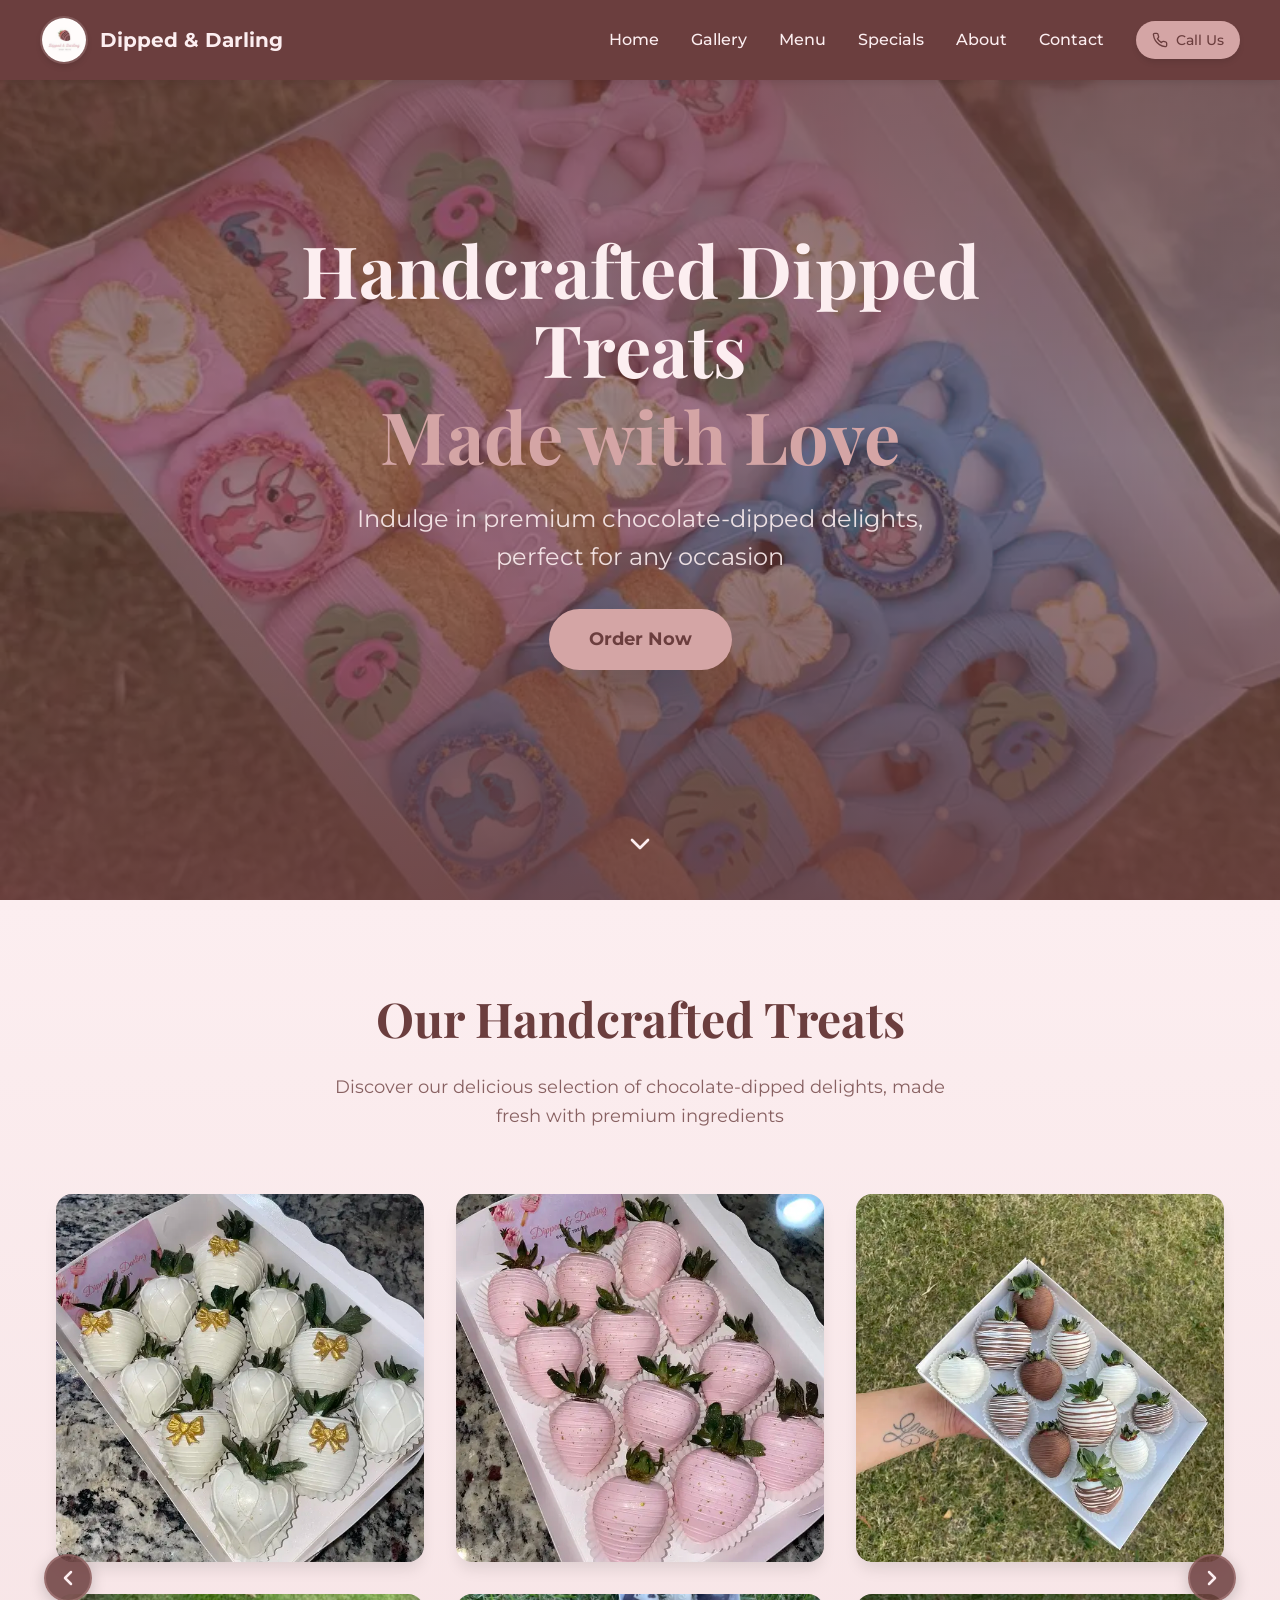
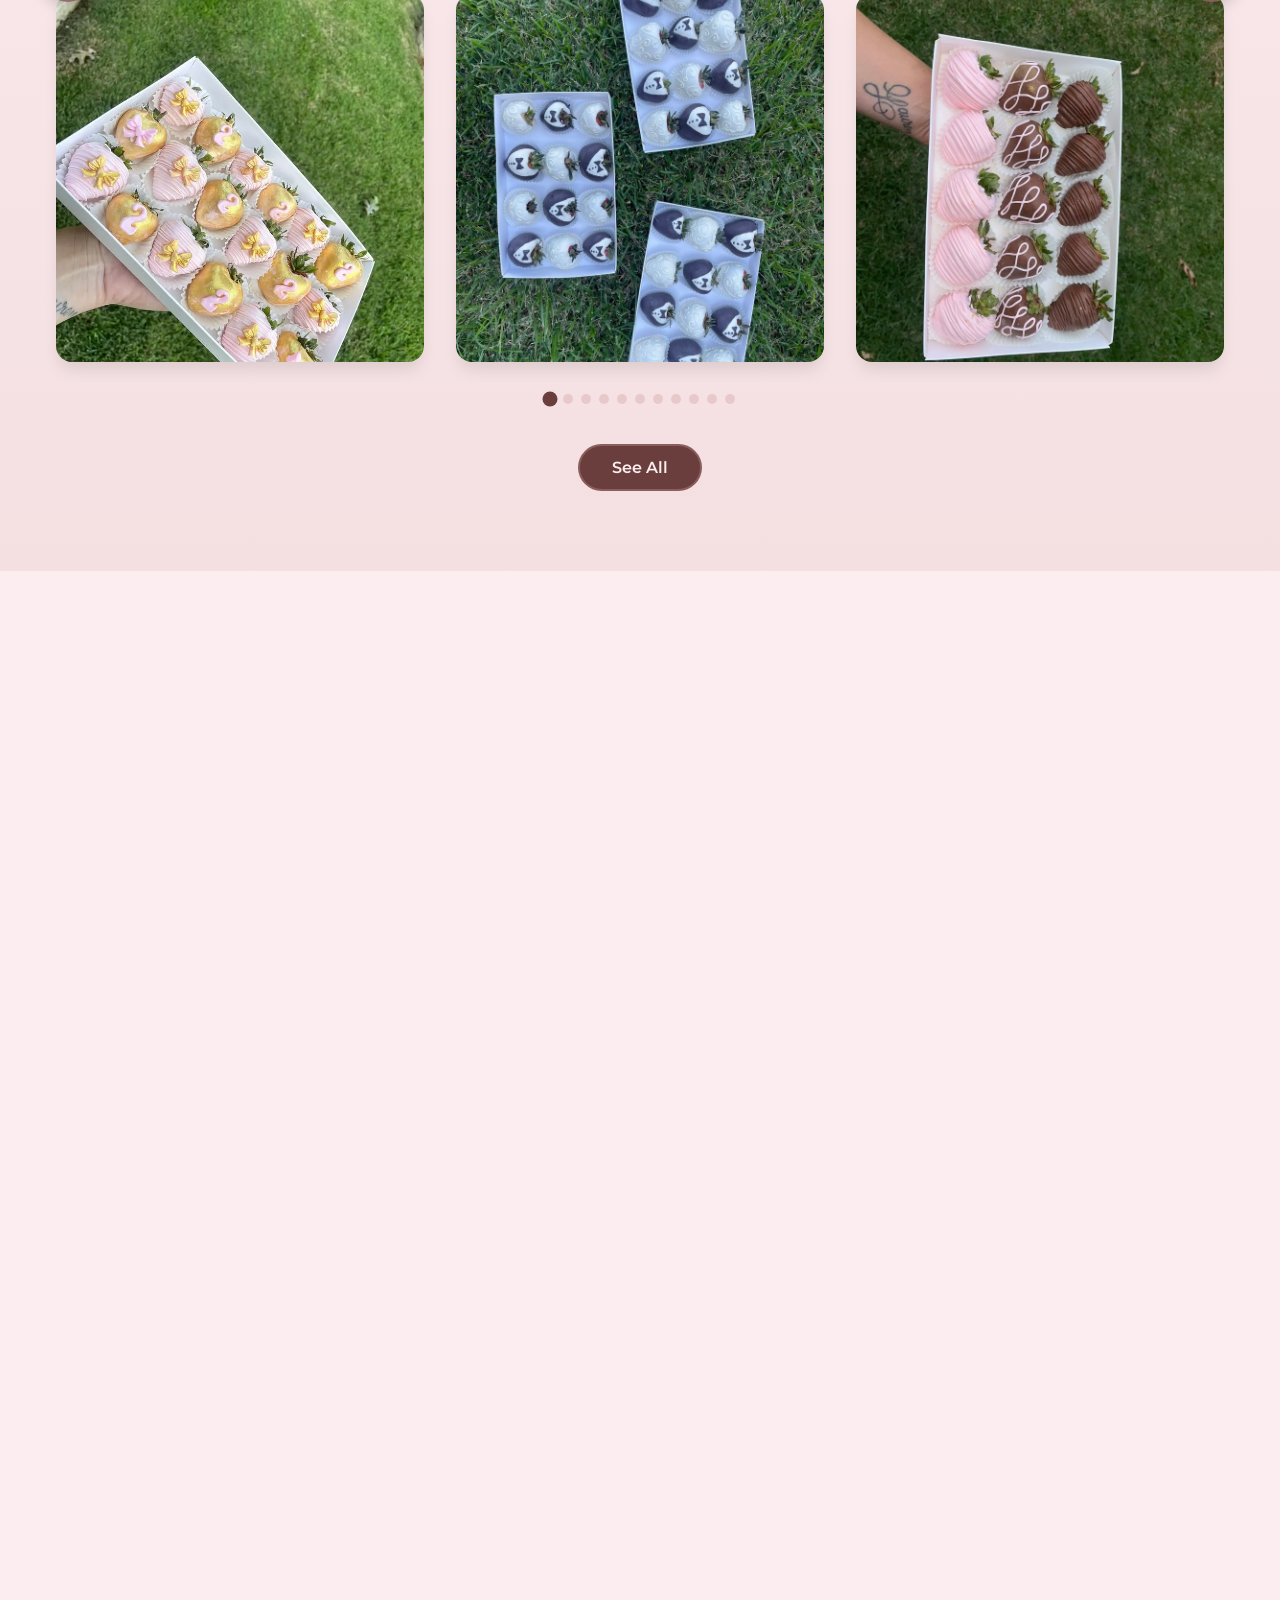
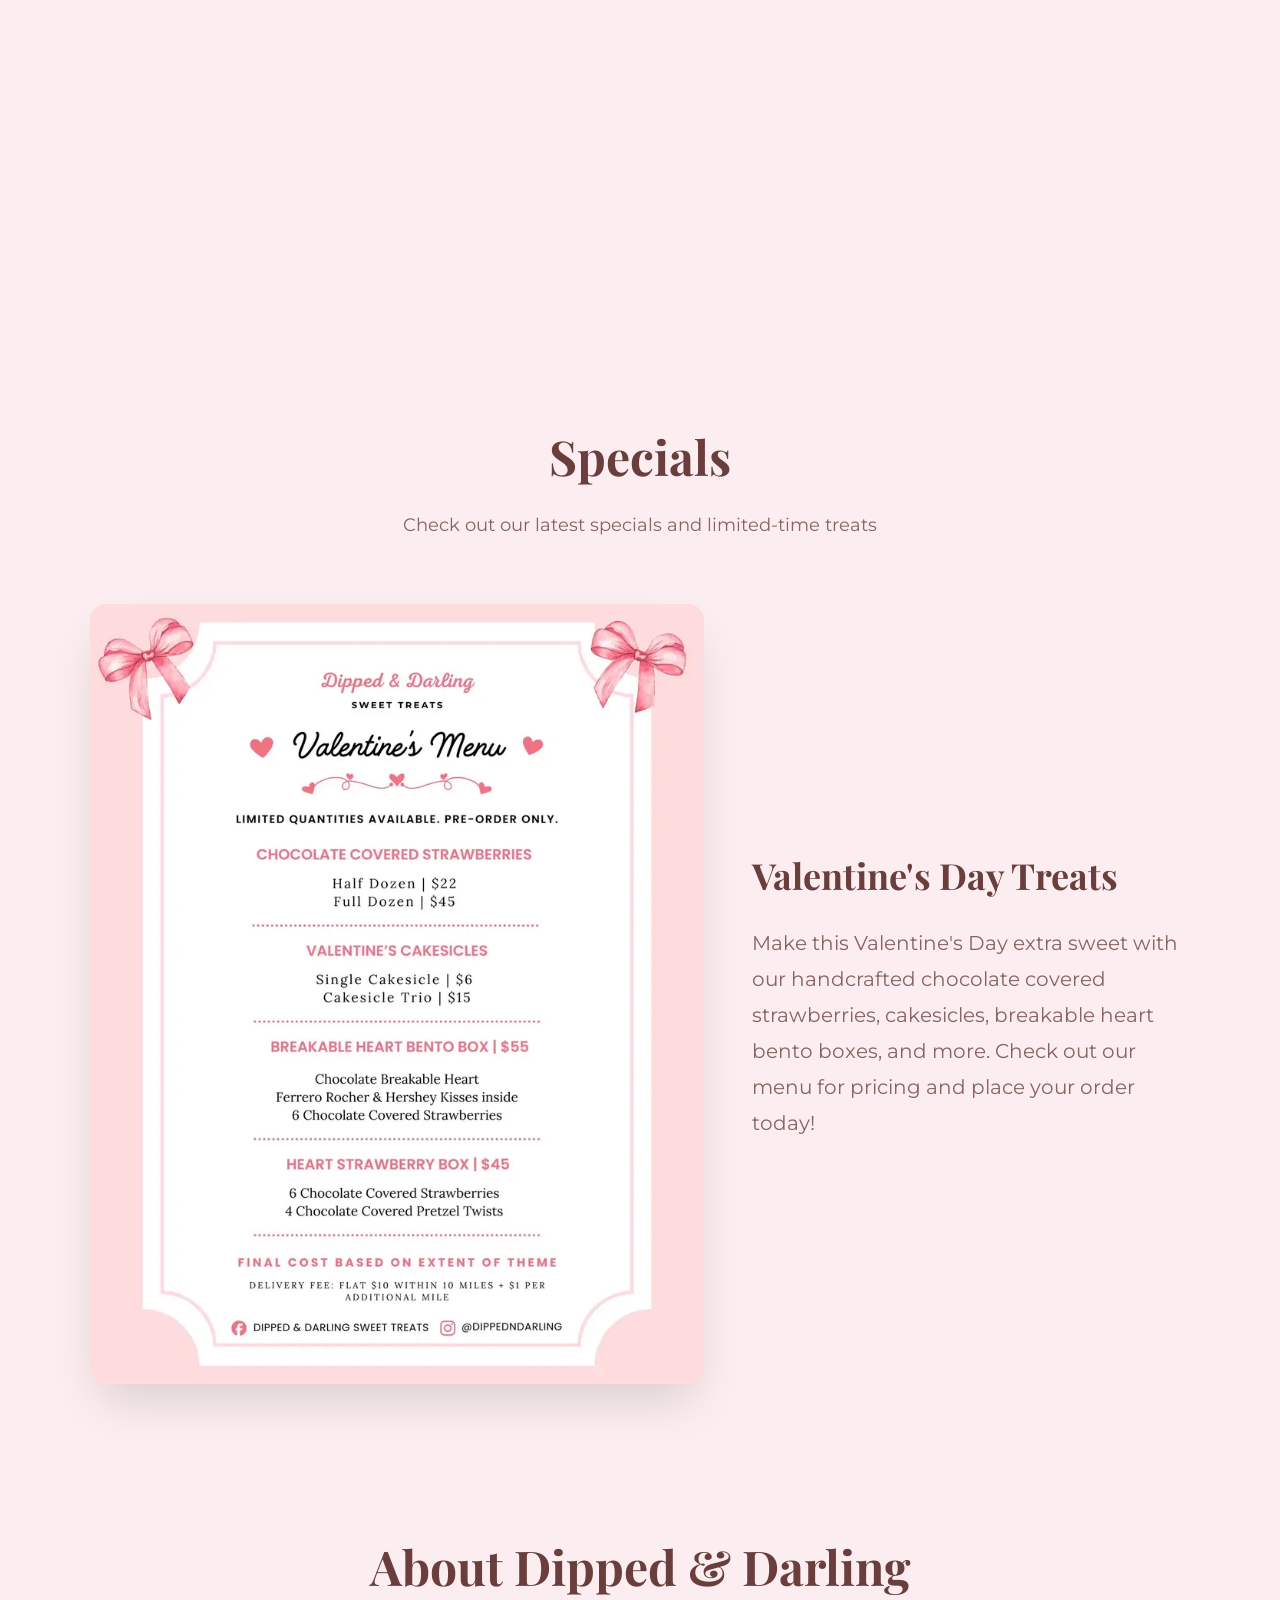
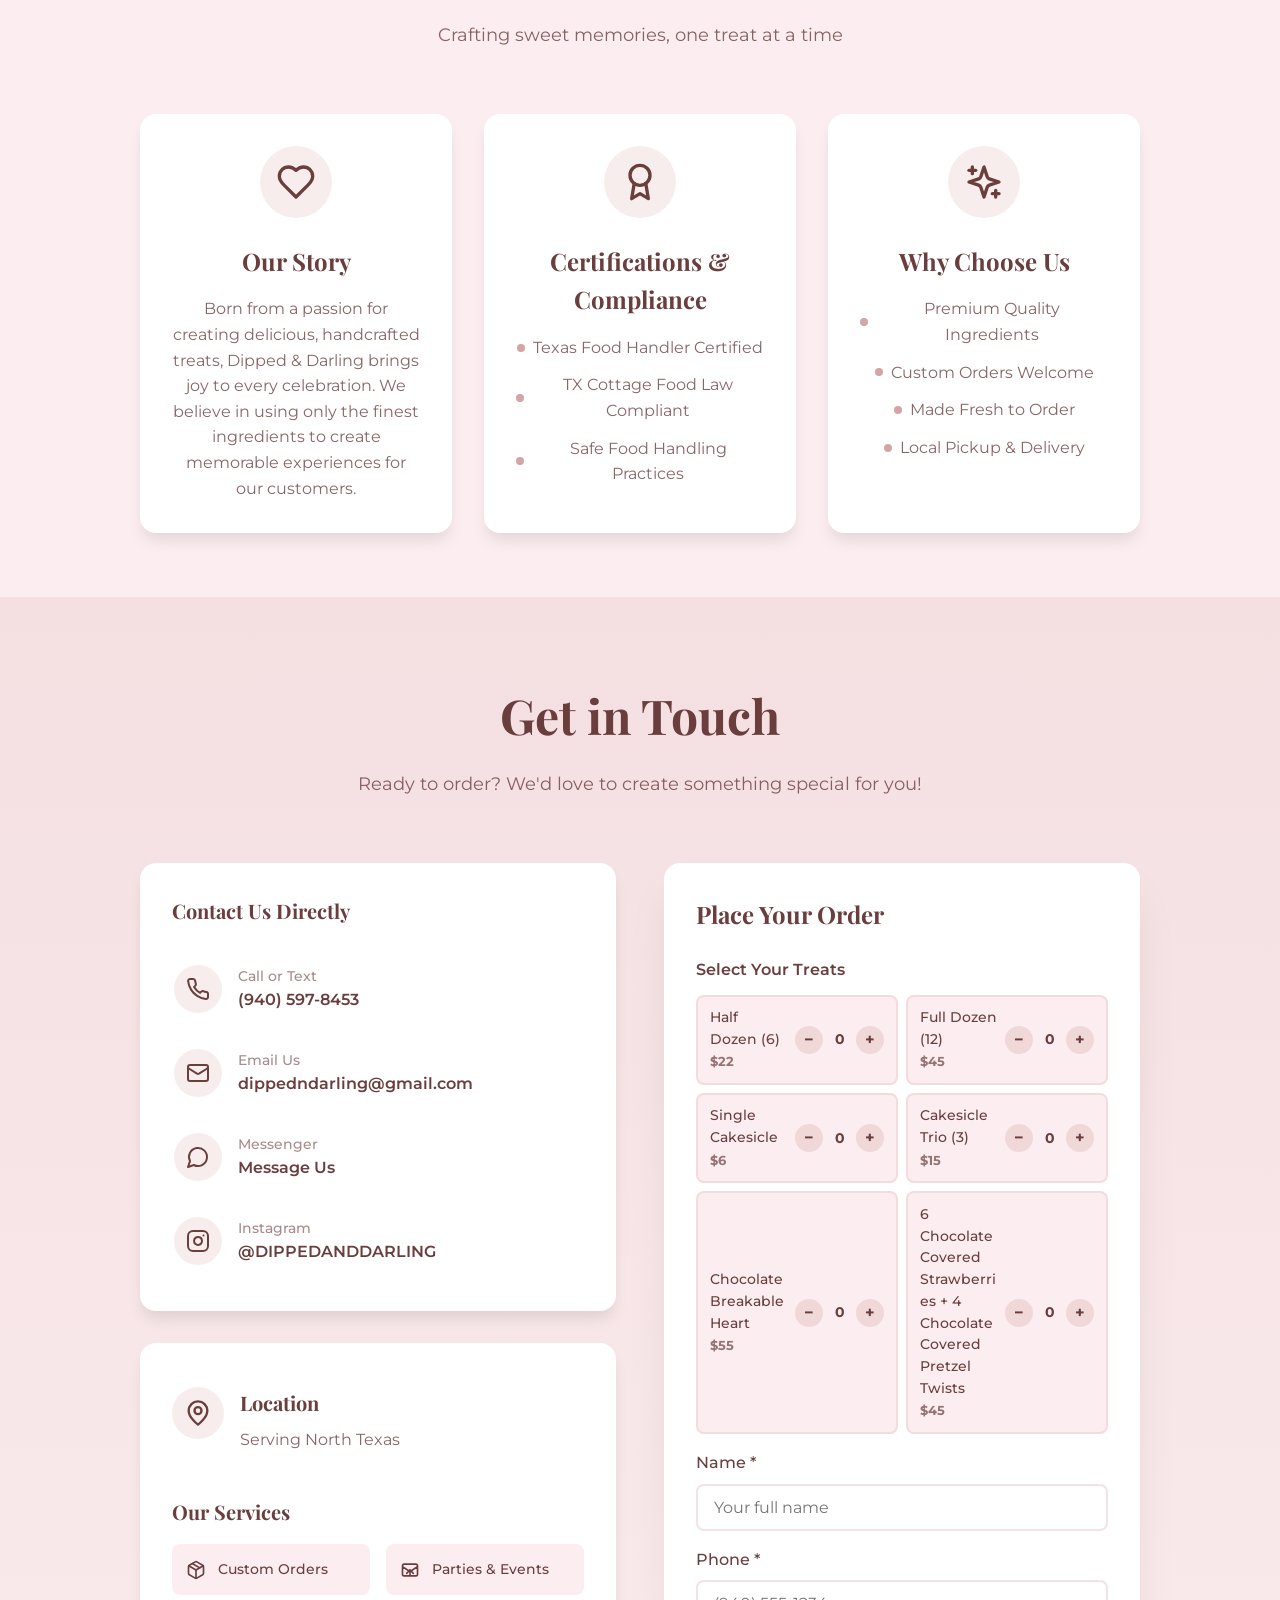
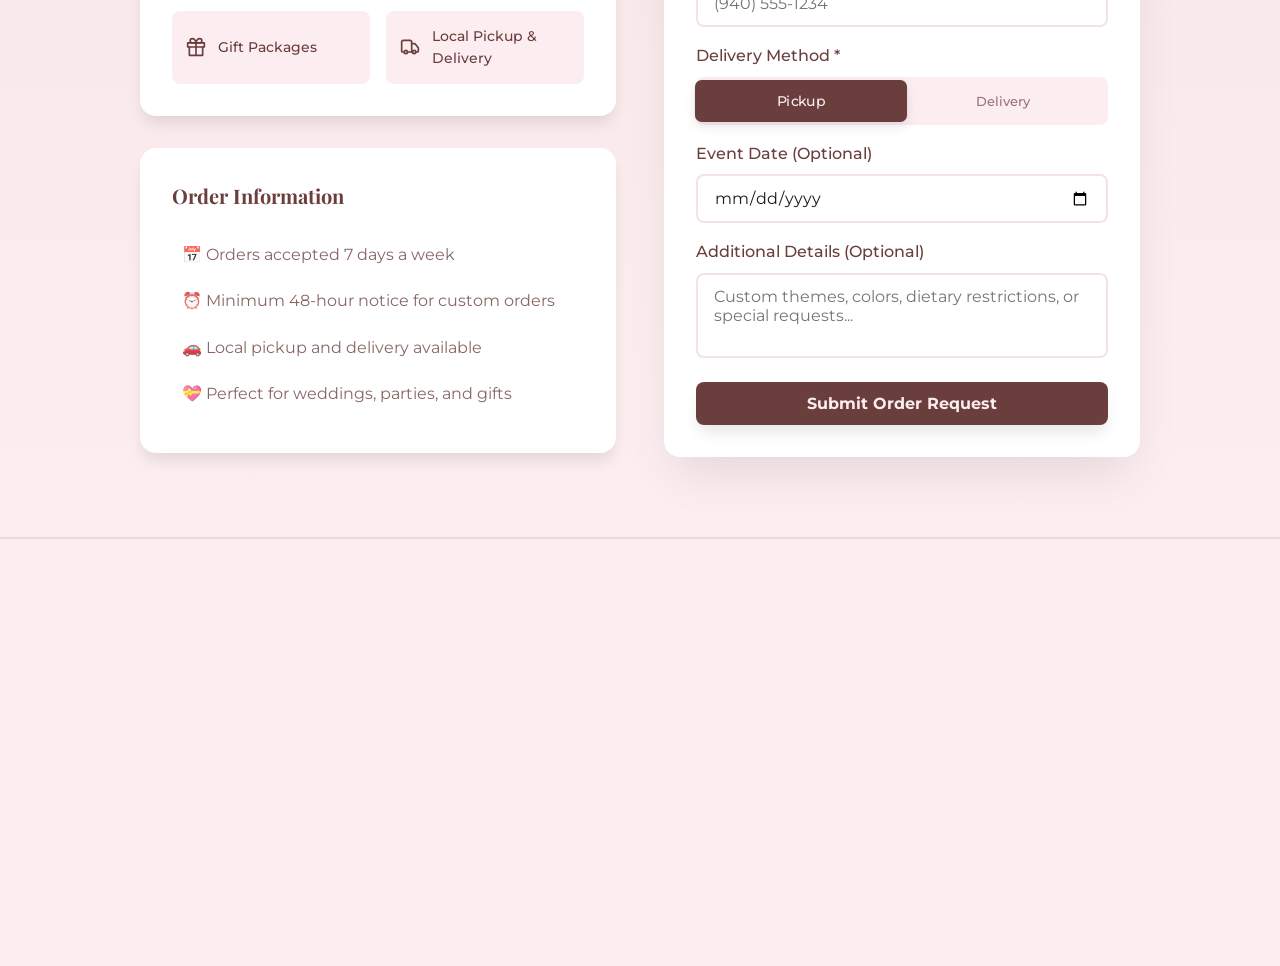
==== commit 2df65a04: "Add 66 gallery images with scroll animations and See All toggle - Rename 76 Facebook-style image fil" ====
--- a/index.html
+++ b/index.html
@@ -106,6 +106,7 @@
         </button>
       </div>
       <div class="gallery-dots hidden" id="galleryDots"></div>
+      <button class="gallery-toggle-btn" id="galleryToggle">See All</button>
     </div>
   </section>
 
--- a/style.css
+++ b/style.css
@@ -156,7 +156,7 @@
   transition: color 0.2s, transform 0.4s cubic-bezier(0.22, 1.8, 0.36, 1);
   position: relative;
 }
-.desktop-nav a:not(.cta-btn):hover { color: #D4A5A5; transform: scale(1.1) translateY(-2px); } /* Adjusted: hover color */
+.desktop-nav a:not(.cta-btn):hover { color: #D4A5A5; } /* Adjusted: hover color */
 .desktop-nav a:not(.cta-btn)::after {
   content: '';
   position: absolute;
@@ -227,7 +227,6 @@
 .mobile-menu a:hover {
   color: #D4A5A5;
   background: rgba(252,238,240,0.1); /* Adjusted: background color */
-  transform: translateX(8px) scale(1.03);
 }
 .mobile-menu .contact-divider {
   border-top: 1px solid rgba(252,238,240,0.2); /* Adjusted: border color */
@@ -383,7 +382,7 @@
   margin-bottom: 1rem;
   transition: all 0.4s cubic-bezier(0.22, 1.8, 0.36, 1);
 }
-.section-header h2:hover { transform: scale(1.05); }
+.section-header h2:hover { color: #5a3232; }
 .section-header p {
   font-size: 1.125rem;
   color: rgba(107,62,62,0.8);
@@ -505,6 +504,41 @@
   margin-top: 2rem;
 }
 .gallery-dots.hidden { display: none; }
+
+/* See All / Show Less button */
+.gallery-toggle-btn {
+  display: block;
+  margin: 2.5rem auto 0;
+  padding: 0.75rem 2rem;
+  background: #6B3E3E;
+  color: #FCEEF0;
+  border: 2px solid rgba(212,165,165,0.3);
+  border-radius: 2rem;
+  font-size: 1rem;
+  font-weight: 600;
+  cursor: pointer;
+  transition: all 0.4s cubic-bezier(0.22, 1.8, 0.36, 1);
+}
+.gallery-toggle-btn:hover {
+  background: #5a3232;
+  transform: scale(1.08);
+  box-shadow: 0 8px 25px rgba(0,0,0,0.2);
+}
+.gallery-toggle-btn:active {
+  transform: scale(0.95);
+}
+
+/* Scroll-triggered card animations */
+.treat-card.scroll-reveal {
+  opacity: 0;
+  transform: translateY(40px) scale(0.92);
+  transition: opacity 0.5s ease-out, transform 0.6s cubic-bezier(0.22, 1.8, 0.36, 1);
+}
+.treat-card.scroll-reveal.visible {
+  opacity: 1;
+  transform: translateY(0) scale(1);
+}
+
 .gallery-dot {
   width: 10px; height: 10px;
   border-radius: 50%;
@@ -513,7 +547,7 @@
   padding: 0;
   transition: all 0.4s cubic-bezier(0.22, 1.8, 0.36, 1);
 }
-.gallery-dot:hover { background: rgba(212,165,165,0.7); transform: scale(1.4); }
+.gallery-dot:hover { background: rgba(212,165,165,0.7); transform: scale(1.2); }
 .gallery-dot.active {
   background: #6B3E3E;
   transform: scale(1.5);
@@ -652,7 +686,7 @@
 }
 .menu-card:hover {
   box-shadow: 0 25px 50px -12px rgba(0,0,0,0.2);
-  transform: translateY(-8px) scale(1.04) rotate(-0.5deg);
+  transform: translateY(-4px);
 }
 .menu-card h3 {
   font-size: 1.25rem;
@@ -677,7 +711,6 @@
 }
 .menu-item:hover {
   background: rgba(212,165,165,0.08);
-  transform: translateX(0px);
 }
 .menu-item + .menu-item {
   border-top: 1px solid rgba(212,165,165,0.15);
@@ -697,7 +730,7 @@
   text-align: center; /* Center price text */
   transition: all 0.3s cubic-bezier(0.22, 1.8, 0.36, 1);
 }
-.menu-item:hover .menu-item-price { transform: scale(1.08); color: #C48B8B; }
+.menu-item:hover .menu-item-price { color: #C48B8B; }
 .menu-qty-controls {
   display: flex;
   align-items: center;
@@ -781,11 +814,11 @@
   flex-direction: column;
   align-items: center;
   gap: 0.25rem;
-  min-width: 140px;
+  min-width: 0;
   transition: transform 0.4s cubic-bezier(0.22, 1.8, 0.36, 1);
 }
 .delivery-option:hover {
-  transform: scale(1.08) translateY(-4px);
+  transform: translateY(-2px);
 }
 .delivery-label {
   color: rgba(107,62,62,0.8);
@@ -872,7 +905,7 @@
   transition: all 0.4s cubic-bezier(0.34, 1.56, 0.64, 1);
   text-align: center;
 }
-.about-card:hover { box-shadow: 0 25px 50px -12px rgba(0,0,0,0.2); transform: translateY(-8px) scale(1.04) rotate(0.5deg); }
+.about-card:hover { box-shadow: 0 25px 50px -12px rgba(0,0,0,0.2); transform: translateY(-4px); }
 .about-card .icon-circle {
   display: inline-flex;
   background: rgba(212,165,165,0.2);
@@ -882,7 +915,6 @@
   transition: all 0.4s cubic-bezier(0.22, 1.8, 0.36, 1);
 }
 .about-card:hover .icon-circle {
-  transform: scale(1.2) rotate(-8deg);
   background: rgba(212,165,165,0.35);
 }
 .about-card .icon-circle svg {
@@ -918,7 +950,7 @@
   transition: transform 0.4s cubic-bezier(0.22, 1.8, 0.36, 1);
 }
 .about-card:hover .bullet-dot {
-  transform: scale(1.6);
+  transform: scale(1.2);
 }
 .about-card .bullet-item p {
   margin: 0;
@@ -952,7 +984,7 @@
   transition: all 0.4s cubic-bezier(0.22, 1.8, 0.36, 1);
 }
 .info-card:hover {
-  transform: translateY(-4px) scale(1.02);
+  transform: translateY(-3px);
   box-shadow: 0 20px 40px -12px rgba(0,0,0,0.15);
 }
 .info-card h3 {
@@ -962,7 +994,7 @@
   margin-bottom: 1.5rem;
   transition: all 0.3s ease;
 }
-.info-card:hover h3 { letter-spacing: 0.02em; }
+.info-card:hover h3 { color: #5a3232; }
 .contact-method {
   display: flex;
   align-items: center;
@@ -976,10 +1008,9 @@
 .contact-method:hover {
   background: rgba(212,165,165,0.1);
   border-color: rgba(212,165,165,0.3);
-  transform: translateX(6px) scale(1.03);
   box-shadow: 0 4px 12px rgba(107,62,62,0.08);
 }
-.contact-method:active { transform: translateX(3px) scale(0.97); }
+.contact-method:active { opacity: 0.8; }
 .contact-method + .contact-method { margin-top: 0.5rem; }
 .contact-method .method-icon {
   background: rgba(212,165,165,0.2);
@@ -991,7 +1022,6 @@
 }
 .contact-method:hover .method-icon {
   background: #D4A5A5;
-  transform: scale(1.15) rotate(-8deg);
 }
 .contact-method:hover .method-icon svg {
   color: #fff;
@@ -1031,7 +1061,6 @@
 }
 .location-header:hover {
   background: rgba(212,165,165,0.08);
-  transform: scale(1.02);
 }
 .location-header .method-icon {
   background: rgba(212,165,165,0.2);
@@ -1043,7 +1072,6 @@
 }
 .location-header:hover .method-icon {
   background: #D4A5A5;
-  transform: scale(1.15) rotate(-8deg);
 }
 .location-header .method-icon svg {
   width: 28px; height: 28px;
@@ -1078,9 +1106,8 @@
   border: 2px solid transparent;
 }
 .service-item:hover {
-  transform: scale(1.06) translateX(4px);
-  background: rgba(212,165,165,0.1); /* Matched contact-method hover background */
-  border-color: rgba(212,165,165,0.3); /* Matched contact-method hover border */
+  background: rgba(212,165,165,0.1);
+  border-color: rgba(212,165,165,0.3);
   box-shadow: 0 4px 12px rgba(107,62,62,0.08);
 }
 .service-item svg {
@@ -1090,8 +1117,7 @@
   transition: all 0.4s cubic-bezier(0.22, 1.8, 0.36, 1);
 }
 .service-item:hover svg {
-  transform: scale(1.2) rotate(-8deg);
-  color: #6B3E3E; /* Updated: svg color to dark brown for readability */
+  color: #6B3E3E;
 }
 .service-item span {
   font-size: 0.875rem;
@@ -1111,7 +1137,6 @@
 }
 .order-info p:hover {
   background: rgba(212,165,165,0.1);
-  transform: translateX(6px) scale(1.03);
   color: #6B3E3E;
 }
 
@@ -1122,6 +1147,8 @@
   padding: 2rem;
   box-shadow: 0 25px 50px -12px rgba(0,0,0,0.1);
   transition: box-shadow 0.4s ease, transform 0.4s cubic-bezier(0.22, 1.8, 0.36, 1);
+  min-width: 0;
+  overflow: visible;
 }
 .order-form:hover {
   box-shadow: 0 30px 60px -12px rgba(0,0,0,0.15);
@@ -1133,7 +1160,7 @@
   margin-bottom: 1.5rem;
   transition: all 0.4s cubic-bezier(0.22, 1.8, 0.36, 1);
 }
-.order-form h3:hover { transform: scale(1.04); }
+.order-form h3:hover { color: #5a3232; }
 .form-group { margin-bottom: 1rem; }
 .form-group label {
   display: block;
@@ -1143,7 +1170,6 @@
   transition: all 0.3s cubic-bezier(0.22, 1.8, 0.36, 1);
 }
 .form-group label:hover {
-  transform: translateX(4px) scale(1.03);
   color: #C48B8B;
 }
 .form-group input,
@@ -1156,6 +1182,7 @@
   color: #1a1b1e;
   font-size: 1rem;
   background: white;
+  max-width: 100%;
 }
 .form-group input:focus,
 .form-group textarea:focus {
@@ -1221,7 +1248,6 @@
   transition: all 0.3s cubic-bezier(0.22, 1.8, 0.36, 1);
 }
 .form-section-label:hover {
-  transform: translateX(4px) scale(1.03);
   color: #C48B8B;
 }
 .order-items {
@@ -1253,11 +1279,11 @@
   border-radius: 0.5rem;
   background: #FCEEF0;
   transition: border-color 0.3s ease, background 0.3s ease, transform 0.4s cubic-bezier(0.22, 1.8, 0.36, 1), box-shadow 0.3s ease;
+  min-width: 0;
 }
 .order-item:hover {
-  transform: translateX(4px) scale(1.02);
-  border-color: rgba(212,165,165,0.3); /* Matched contact-method hover border */
-  background: rgba(212,165,165,0.1); /* Matched contact-method hover background */
+  border-color: rgba(212,165,165,0.4);
+  background: rgba(212,165,165,0.1);
   box-shadow: 0 3px 10px rgba(107,62,62,0.08);
 }
 .order-item.active {
@@ -1267,7 +1293,6 @@
   box-shadow: 0 2px 8px rgba(107,62,62,0.15);
 }
 .order-item.active:hover {
-  transform: translateX(4px) scale(1.03);
   box-shadow: 0 4px 12px rgba(107,62,62,0.2);
 }
 .order-item.active .order-item-name,
@@ -1297,9 +1322,7 @@
   font-weight: 500;
   font-size: 0.85rem;
   color: #6B3E3E;
-  white-space: nowrap;
-  overflow: hidden;
-  text-overflow: ellipsis;
+  word-break: break-word;
   transition: color 0.3s ease;
 }
 .order-item:hover .order-item-name {
@@ -1412,7 +1435,7 @@
   transition: all 0.3s cubic-bezier(0.22, 1.8, 0.36, 1);
 }
 .order-summary h4:hover {
-  transform: scale(1.04);
+  color: #5a3232;
 }
 .summary-item {
   display: flex;
@@ -1426,7 +1449,6 @@
 }
 .summary-item:hover {
   background: rgba(212,165,165,0.1);
-  transform: translateX(4px) scale(1.02);
   color: #6B3E3E;
 }
 .summary-item + .summary-item {
@@ -1449,7 +1471,7 @@
   transition: all 0.3s cubic-bezier(0.22, 1.8, 0.36, 1);
 }
 .order-total:hover {
-  transform: scale(1.03);
+  color: #5a3232;
 }
 
 .submit-btn {
@@ -1673,7 +1695,6 @@
 }
 .footer-links a:hover {
   color: #D4A5A5;
-  transform: translateX(6px) scale(1.05);
 }
 
 .footer-connect span {
@@ -1699,7 +1720,6 @@
 }
 .footer-connect .connect-links a:hover {
   color: #D4A5A5;
-  transform: translateX(6px) scale(1.03);
 }
 .footer-connect .connect-links svg {
   width: 16px;
@@ -1742,3 +1762,53 @@
 .footer-bottom .heart {
   color: #D4A5A5;
 }
+
+/* ===== RESPONSIVE FIXES ===== */
+
+/* Small phones (≤ 480px) */
+@media (max-width: 480px) {
+  .container { padding: 0 0.75rem; }
+  .hero h1 { font-size: 2rem; }
+  .hero p { font-size: 1rem; }
+  .hero .order-btn { padding: 0.75rem 1.5rem; font-size: 1rem; }
+  .services-grid { grid-template-columns: 1fr; }
+  .order-items { grid-template-columns: 1fr; }
+  .order-form { padding: 1.25rem; }
+  .order-item { padding: 0.5rem 0.6rem; }
+  .delivery-options { flex-direction: column; gap: 1rem; }
+  .delivery-divider { display: none; }
+  .menu-delivery-inner { padding: 1.5rem 1rem; }
+  .modal-content { padding: 1.25rem; width: 95%; }
+  .lightbox-content { max-width: 95vw; }
+  .qty-controls { gap: 0.25rem; margin-left: 0.35rem; }
+  .qty-btn { width: 26px; height: 26px; font-size: 0.9rem; }
+  .delivery-toggle-btn { padding: 0.6rem 0.5rem; font-size: 0.9rem; }
+  .contact-method { padding: 0.5rem; margin: 0 -0.5rem; }
+  .method-value { font-size: 0.85rem; }
+}
+
+/* Tablets and small desktops */
+@media (max-width: 768px) {
+  .specials-content { gap: 2rem; }
+  .contact-grid { gap: 2rem; }
+  .about-grid { gap: 1.5rem; }
+  .services-grid { gap: 0.75rem; }
+  .footer-grid { text-align: center; }
+  .footer-brand .brand-row { justify-content: center; }
+  .footer-links nav { align-items: center; }
+  .footer-connect .connect-links { align-items: center; }
+  .footer-social { justify-content: center; }
+}
+
+/* Disable hover transforms on touch devices */
+@media (hover: none) {
+  .treat-card:hover { transform: none; }
+  .specials-image:hover { transform: none; }
+  .menu-card:hover { transform: none; }
+  .about-card:hover { transform: none; }
+  .info-card:hover { transform: none; }
+  .gallery-dot:hover { transform: none; }
+  .cta-btn:hover { transform: none; }
+  .submit-btn:hover { transform: none; }
+  .hero .order-btn:hover { transform: none; }
+}
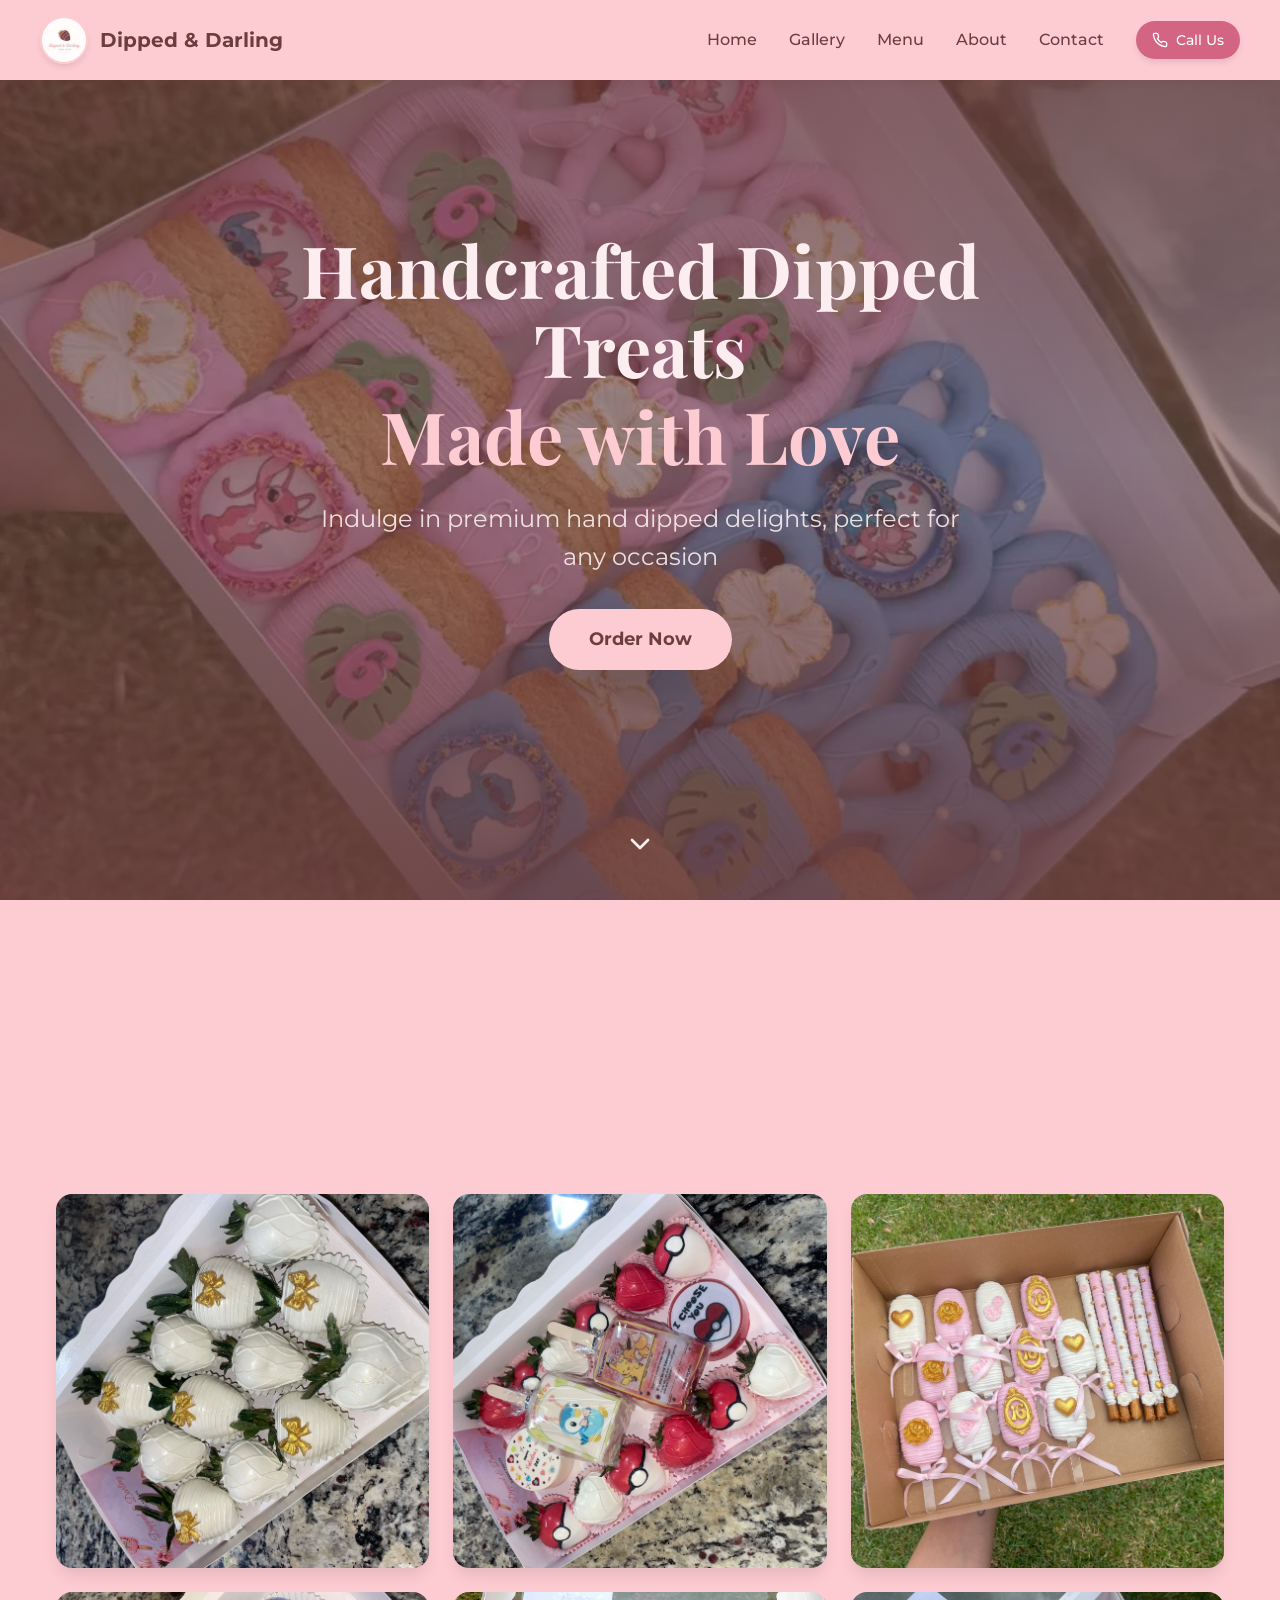
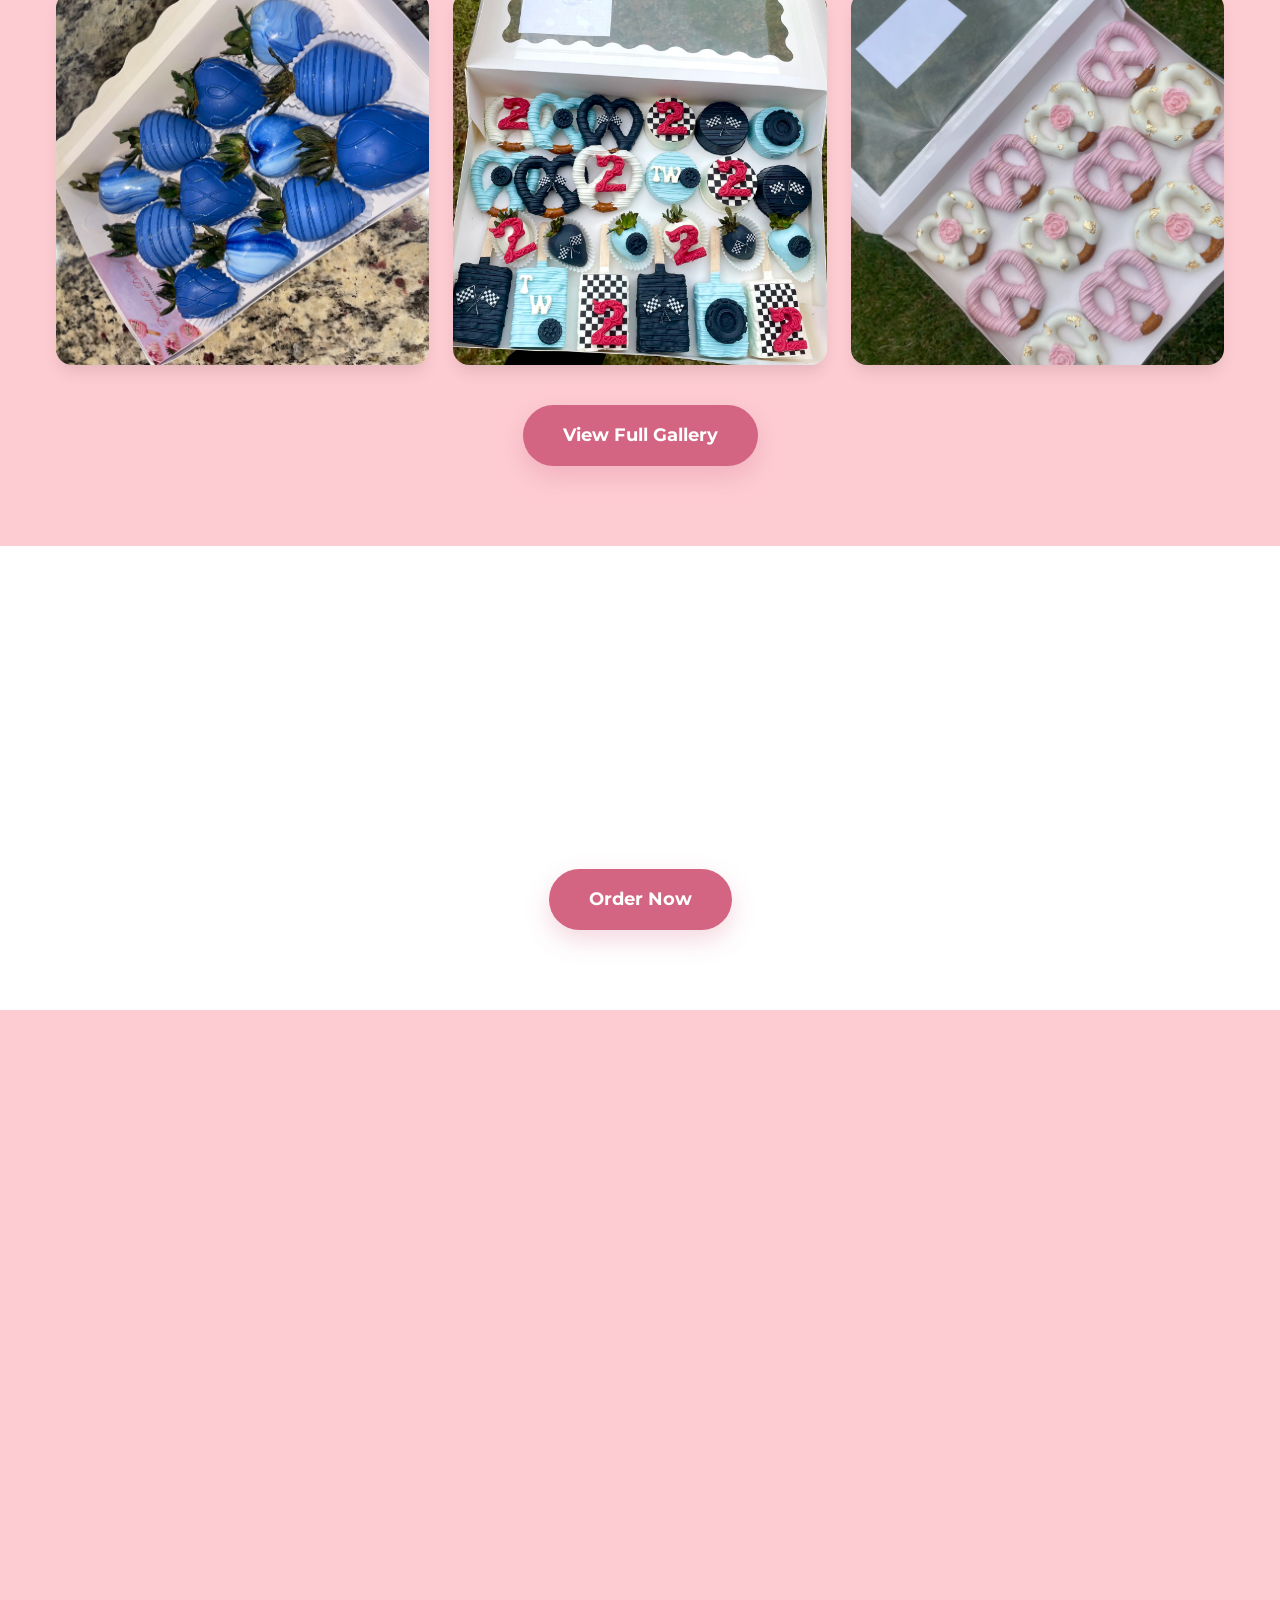
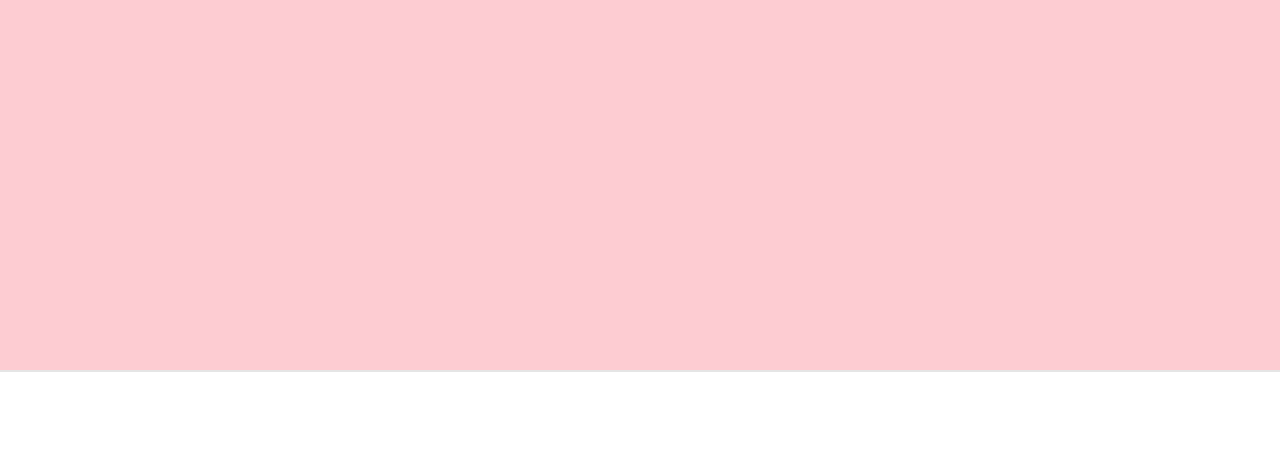
==== commit 05b2462a: "Backup: clean up duplicates, fix gallery, update site content - Removed 70+ duplicate/backup images " ====
--- a/index.html
+++ b/index.html
@@ -12,6 +12,7 @@
   <link rel="icon" href="images/favicon.png" type="image/png">
   <link rel="preload" href="images/hero-background.webp" as="image">
   <link rel="stylesheet" href="style.css?v=1707960000">
+  <script src="https://cdn.jsdelivr.net/npm/@emailjs/browser@4/dist/email.min.js"></script>
 </head>
 <body>
 
@@ -28,9 +29,8 @@
 
         <div class="desktop-nav">
           <a href="#home">Home</a>
-          <a href="#gallery">Gallery</a>
+          <a href="gallery.html">Gallery</a>
           <a href="#menu">Menu</a>
-          <a href="#specials">Specials</a>
           <a href="#about">About</a>
           <a href="#contact">Contact</a>
           <a href="tel:9405978453" class="cta-btn">
@@ -52,9 +52,8 @@
 
       <div class="mobile-menu" id="mobileMenu">
         <a href="#home" onclick="closeMobileMenu()">Home</a>
-        <a href="#gallery" onclick="closeMobileMenu()">Gallery</a>
+        <a href="gallery.html" onclick="closeMobileMenu()">Gallery</a>
         <a href="#menu" onclick="closeMobileMenu()">Menu</a>
-        <a href="#specials" onclick="closeMobileMenu()">Specials</a>
         <a href="#about" onclick="closeMobileMenu()">About</a>
         <a href="#contact" onclick="closeMobileMenu()">Contact</a>
         <div class="contact-divider">
@@ -80,7 +79,7 @@
         <span>Made with Love</span>
       </h1>
       <p class="animate-fade-in-up delay-2">
-        Indulge in premium chocolate-dipped delights, perfect for any occasion
+        Indulge in premium hand dipped delights, perfect for any occasion
       </p>
       <a href="#contact" class="order-btn animate-fade-in-up delay-4">Order Now</a>
     </div>
@@ -94,19 +93,12 @@
     <div class="container">
       <div class="section-header reveal">
         <h2>Our Handcrafted Treats</h2>
-        <p>Discover our delicious selection of chocolate-dipped delights, made fresh with premium ingredients</p>
-      </div>
-      <div class="gallery-wrapper">
-        <button class="gallery-nav-btn prev hidden" id="galleryPrev" aria-label="Previous">
-          <svg xmlns="http://www.w3.org/2000/svg" width="24" height="24" viewBox="0 0 24 24" fill="none" stroke="currentColor" stroke-width="2.5" stroke-linecap="round" stroke-linejoin="round"><path d="m15 18-6-6 6-6"/></svg>
-        </button>
-        <div class="gallery-grid" id="galleryGrid"></div>
-        <button class="gallery-nav-btn next hidden" id="galleryNext" aria-label="Next">
-          <svg xmlns="http://www.w3.org/2000/svg" width="24" height="24" viewBox="0 0 24 24" fill="none" stroke="currentColor" stroke-width="2.5" stroke-linecap="round" stroke-linejoin="round"><path d="m9 18 6-6-6-6"/></svg>
-        </button>
-      </div>
-      <div class="gallery-dots hidden" id="galleryDots"></div>
-      <button class="gallery-toggle-btn" id="galleryToggle">See All</button>
+        <p>Discover our delicious selection of hand dipped delights, made fresh with premium ingredients</p>
+      </div>
+      <div class="gallery-grid" id="galleryGrid"></div>
+      <div style="text-align:center;margin-top:2.5rem;">
+        <a href="gallery.html" class="order-btn" style="display:inline-block;">View Full Gallery</a>
+      </div>
     </div>
   </section>
 
@@ -117,32 +109,16 @@
         <h2>Our Menu</h2>
         <p>Browse our selection of handcrafted treats and pricing</p>
       </div>
-      <div class="menu-grid" id="menuGrid"></div>
-      <div class="menu-delivery reveal">
-        <div class="menu-delivery-inner">
-          <h3>Delivery & Pickup</h3>
-          <div class="delivery-options">
-            <div class="delivery-option">
-              <span class="delivery-label">Pickup</span>
-              <span class="delivery-price">Free</span>
-            </div>
-            <div class="delivery-divider"></div>
-            <div class="delivery-option">
-              <span class="delivery-label">Within 10 miles</span>
-              <span class="delivery-price">$10 flat</span>
-            </div>
-            <div class="delivery-divider"></div>
-            <div class="delivery-option">
-              <span class="delivery-label">Each additional mile</span>
-              <span class="delivery-price">+$1</span>
-            </div>
-          </div>
-        </div>
-      </div>
-    </div>
-  </section>
-
-  <!-- ===== SPECIALS ===== -->
+      <div class="menu-image-wrap reveal">
+        <img src="images/menu.png" alt="Dipped &amp; Darling Menu" style="max-width:100%;border-radius:1rem;box-shadow:0 4px 32px rgba(0,0,0,0.12);">
+      </div>
+      <div style="text-align:center;margin-top:2rem;">
+        <a href="#contact" class="order-btn">Order Now</a>
+      </div>
+    </div>
+  </section>
+
+  <!-- ===== SPECIALS (commented out) =====
   <section class="specials" id="specials">
     <div class="container">
       <div class="section-header reveal">
@@ -160,6 +136,7 @@
       </div>
     </div>
   </section>
+  ===== END SPECIALS ===== -->
 
   <!-- ===== ABOUT ===== -->
   <section class="about" id="about">
@@ -223,13 +200,13 @@
                 <p class="method-value">(940) 597-8453</p>
               </div>
             </a>
-            <a href="mailto:dippedndarling@gmail.com" class="contact-method">
+            <a href="mailto:dippedndarling@zohomail.com" class="contact-method">
               <div class="method-icon">
                 <svg xmlns="http://www.w3.org/2000/svg" width="24" height="24" viewBox="0 0 24 24" fill="none" stroke="currentColor" stroke-width="2" stroke-linecap="round" stroke-linejoin="round"><rect width="20" height="16" x="2" y="4" rx="2"/><path d="m22 7-8.97 5.7a1.94 1.94 0 0 1-2.06 0L2 7"/></svg>
               </div>
               <div>
                 <p class="method-label">Email Us</p>
-                <p class="method-value">dippedndarling@gmail.com</p>
+                <p class="method-value">dippedndarling@zohomail.com</p>
               </div>
             </a>
             <a href="https://www.facebook.com/messages/t/61581837754431/" target="_blank" rel="noopener noreferrer" class="contact-method">
@@ -241,13 +218,13 @@
                 <p class="method-value">Message Us</p>
               </div>
             </a>
-            <a href="https://www.instagram.com/dippedanddarling" target="_blank" rel="noopener noreferrer" class="contact-method">
+            <a href="https://www.instagram.com/dippedndarling" target="_blank" rel="noopener noreferrer" class="contact-method">
               <div class="method-icon">
                 <svg xmlns="http://www.w3.org/2000/svg" width="24" height="24" viewBox="0 0 24 24" fill="none" stroke="currentColor" stroke-width="2" stroke-linecap="round" stroke-linejoin="round"><rect width="20" height="20" x="2" y="2" rx="5" ry="5"/><path d="M16 11.37A4 4 0 1 1 12.63 8 4 4 0 0 1 16 11.37z"/><line x1="17.5" x2="17.51" y1="6.5" y2="6.5"/></svg>
               </div>
               <div>
                 <p class="method-label">Instagram</p>
-                <p class="method-value">@DIPPEDANDDARLING</p>
+                <p class="method-value">@DIPPEDNDARLING</p>
               </div>
             </a>
           </div>
@@ -259,7 +236,7 @@
               </div>
               <div>
                 <h3 style="margin-bottom:0.5rem">Location</h3>
-                <p>Serving North Texas</p>
+                <p>Based in Aubrey, Texas. Serving Frisco, Prosper, Little Elm, Celina, and select North Dallas communities.</p>
               </div>
             </div>
             <h3 style="margin-bottom:1rem">Our Services</h3>
@@ -286,9 +263,23 @@
           <div class="info-card order-info">
             <h3>Order Information</h3>
             <p>&#128197; Orders accepted 7 days a week</p>
-            <p>&#9200; Minimum 48-hour notice for custom orders</p>
+            <p>&#9200; 1 week advance notice required (rush orders available at an upcharge)</p>
             <p>&#128663; Local pickup and delivery available</p>
             <p>&#128157; Perfect for weddings, parties, and gifts</p>
+          </div>
+          <div class="info-card">
+            <h3>Pickup &amp; Delivery</h3>
+            <div class="delivery-options">
+              <div class="delivery-option">
+                <div class="delivery-label">Local Pickup</div>
+                <div class="delivery-price">Free</div>
+              </div>
+              <div class="delivery-divider"></div>
+              <div class="delivery-option">
+                <div class="delivery-label">Local Delivery</div>
+                <div class="delivery-price">Fee Varies</div>
+              </div>
+            </div>
           </div>
         </div>
 
@@ -315,9 +306,9 @@
               <p class="error-text" id="nameError" style="display:none"></p>
             </div>
             <div class="form-group">
-              <label for="phone">Phone *</label>
-              <input type="tel" id="phone" name="phone" placeholder="(940) 555-1234" autocomplete="tel">
-              <p class="error-text" id="phoneError" style="display:none"></p>
+              <label for="email">Email *</label>
+              <input type="email" id="email" name="email" placeholder="you@example.com" autocomplete="email">
+              <p class="error-text" id="emailError" style="display:none"></p>
             </div>
 
             <div class="form-group">
@@ -370,8 +361,7 @@
           <span>Quick Links</span>
           <nav>
             <a href="#home">Home</a>
-            <a href="#gallery">Gallery</a>
-            <a href="#specials">Specials</a>
+            <a href="gallery.html">Gallery</a>
             <a href="#about">About</a>
             <a href="#contact">Contact</a>
           </nav>
@@ -384,20 +374,20 @@
               <svg xmlns="http://www.w3.org/2000/svg" width="16" height="16" viewBox="0 0 24 24" fill="none" stroke="currentColor" stroke-width="2" stroke-linecap="round" stroke-linejoin="round"><path d="M22 16.92v3a2 2 0 0 1-2.18 2 19.79 19.79 0 0 1-8.63-3.07 19.5 19.5 0 0 1-6-6 19.79 19.79 0 0 1-3.07-8.67A2 2 0 0 1 4.11 2h3a2 2 0 0 1 2 1.72c.127.96.361 1.903.7 2.81a2 2 0 0 1-.45 2.11L8.09 9.91a16 16 0 0 0 6 6l1.27-1.27a2 2 0 0 1 2.11-.45c.907.339 1.85.573 2.81.7A2 2 0 0 1 22 16.92z"/></svg>
               (940) 597-8453
             </a>
-            <a href="mailto:dippedndarling@gmail.com">
+            <a href="mailto:dippedndarling@zohomail.com">
               <svg xmlns="http://www.w3.org/2000/svg" width="16" height="16" viewBox="0 0 24 24" fill="none" stroke="currentColor" stroke-width="2" stroke-linecap="round" stroke-linejoin="round"><rect width="20" height="16" x="2" y="4" rx="2"/><path d="m22 7-8.97 5.7a1.94 1.94 0 0 1-2.06 0L2 7"/></svg>
-              dippedndarling@gmail.com
+              dippedndarling@zohomail.com
             </a>
             <p>
               <svg xmlns="http://www.w3.org/2000/svg" width="16" height="16" viewBox="0 0 24 24" fill="none" stroke="currentColor" stroke-width="2" stroke-linecap="round" stroke-linejoin="round"><path d="M20 10c0 6-8 12-8 12s-8-6-8-12a8 8 0 0 1 16 0Z"/><circle cx="12" cy="10" r="3"/></svg>
-              Serving North Texas
+              Based in Aubrey, Texas. Serving Frisco, Prosper, Little Elm, Celina, and select North Dallas communities.
             </p>
           </div>
           <div class="footer-social">
             <a href="https://www.facebook.com/profile.php?id=61581837754431" target="_blank" rel="noopener noreferrer" aria-label="Facebook">
               <svg xmlns="http://www.w3.org/2000/svg" width="20" height="20" viewBox="0 0 24 24" fill="none" stroke="currentColor" stroke-width="2" stroke-linecap="round" stroke-linejoin="round"><path d="M18 2h-3a5 5 0 0 0-5 5v3H7v4h3v8h4v-8h3l1-4h-4V7a1 1 0 0 1 1-1h3z"/></svg>
             </a>
-            <a href="https://www.instagram.com/dippedanddarling" target="_blank" rel="noopener noreferrer" aria-label="Instagram">
+            <a href="https://www.instagram.com/dippedndarling" target="_blank" rel="noopener noreferrer" aria-label="Instagram">
               <svg xmlns="http://www.w3.org/2000/svg" width="20" height="20" viewBox="0 0 24 24" fill="none" stroke="currentColor" stroke-width="2" stroke-linecap="round" stroke-linejoin="round"><rect width="20" height="20" x="2" y="2" rx="5" ry="5"/><path d="M16 11.37A4 4 0 1 1 12.63 8 4 4 0 0 1 16 11.37z"/><line x1="17.5" x2="17.51" y1="6.5" y2="6.5"/></svg>
             </a>
             <a href="https://www.facebook.com/messages/t/61581837754431/" target="_blank" rel="noopener noreferrer" aria-label="Facebook Messenger">
@@ -423,7 +413,10 @@
       <svg xmlns="http://www.w3.org/2000/svg" width="28" height="28" viewBox="0 0 24 24" fill="none" stroke="currentColor" stroke-width="2.5" stroke-linecap="round" stroke-linejoin="round"><path d="m15 18-6-6 6-6"/></svg>
     </button>
     <div class="lightbox-content">
-      <img id="lightboxImg" src="" alt="">
+      <div class="lightbox-img-wrap" id="lightboxImgWrap">
+        <img id="lightboxImg" src="" alt="">
+        <div class="lightbox-zoom-lens" id="lightboxZoomLens"></div>
+      </div>
       <div class="lightbox-caption">
         <h3 id="lightboxTitle"></h3>
         <p id="lightboxDesc"></p>
@@ -432,6 +425,7 @@
     <button class="lightbox-nav next" id="lightboxNext" aria-label="Next image">
       <svg xmlns="http://www.w3.org/2000/svg" width="28" height="28" viewBox="0 0 24 24" fill="none" stroke="currentColor" stroke-width="2.5" stroke-linecap="round" stroke-linejoin="round"><path d="m9 18 6-6-6-6"/></svg>
     </button>
+    <div class="lightbox-menu-zoom" id="lightboxMenuZoom"></div>
   </div>
 
   <!-- ===== TOAST ===== -->
@@ -440,18 +434,7 @@
     <p class="toast-desc" id="toastDesc"></p>
   </div>
 
-  <!-- Order Confirmation Modal -->
-  <div class="modal" id="orderModal">
-    <div class="modal-content">
-      <h3 id="modalTitle"></h3>
-      <p id="modalMessage"></p>
-      <textarea id="modalEmailContent" readonly rows="10"></textarea>
-      <div class="modal-actions">
-        <button id="modalCopyBtn" class="submit-btn">Copy Email Content</button>
-        <button id="modalCloseBtn" class="cta-btn">Close</button>
-      </div>
-    </div>
-  </div>
+  <!-- Order success message (shown via toast) -->
 
   <!-- data files load first, then the main script -->
   <script src="gallery.js" defer></script>
--- a/style.css
+++ b/style.css
@@ -3,7 +3,7 @@
 html { scroll-behavior: smooth; scroll-padding-top: 80px; }
 body {
   font-family: 'Montserrat', sans-serif;
-  background: #FCEEF0; /* More pink, less yellow */
+  background: #fdccd2;
   color: #6B3E3E;
   overflow-x: hidden;
   line-height: 1.6;
@@ -20,7 +20,7 @@
 
 /* ===== FOCUS ===== */
 button:focus-visible, a:focus-visible, input:focus-visible, textarea:focus-visible {
-  outline: 2px solid #D4A5A5;
+  outline: 2px solid #fdccd2;
   outline-offset: 2px;
 }
 
@@ -100,12 +100,12 @@
   position: fixed;
   top: 0; left: 0; right: 0;
   z-index: 50;
-  background: #6B3E3E; /* Updated: Header background to dark brown for stronger contrast */
-  box-shadow: 0 4px 6px -1px rgba(0,0,0,0.08);
+  background: #fdccd2;
+  box-shadow: 0 4px 6px -1px rgba(107,62,62,0.12);
   transition: all 0.3s ease;
 }
 .header.scrolled {
-  background: rgba(107, 62, 62, 0.95); /* Adjusted: scrolled header background */
+  background: rgba(253, 204, 210, 0.97);
   backdrop-filter: blur(12px);
   -webkit-backdrop-filter: blur(12px);
 }
@@ -125,7 +125,7 @@
   border-radius: 50%;
   object-fit: cover;
   box-shadow: 0 4px 6px -1px rgba(0,0,0,0.1);
-  border: 2px solid rgba(252,238,240,0.15); /* Adjusted: border color */
+  border: 2px solid rgba(253,204,210,0.4);
   transition: transform 0.4s cubic-bezier(0.22, 1.8, 0.36, 1);
 }
 .header .logo img:hover {
@@ -134,15 +134,15 @@
 .header .logo-text { display: flex; flex-direction: column; }
 .header .logo-name {
   font-size: 1.25rem; font-weight: 700;
-  color: #FCEEF0; /* Adjusted: text color for readability */
+  color: #6B3E3E;
   line-height: 1;
 }
 .header .logo-phone {
-  font-size: 0.75rem; color: rgba(252,238,240,0.6); /* Adjusted: text color for readability */
+  font-size: 0.75rem; color: rgba(107,62,62,0.6);
   display: flex; align-items: center; gap: 4px; margin-top: 4px;
   transition: color 0.2s;
 }
-.header .logo-phone:hover { color: #FCEEF0; } /* Adjusted: hover color */
+.header .logo-phone:hover { color: #6B3E3E; }
 
 /* Desktop Nav */
 .desktop-nav {
@@ -151,24 +151,24 @@
   gap: 2rem;
 }
 .desktop-nav a {
-  color: #FCEEF0; /* Adjusted: text color for readability */
+  color: #6B3E3E;
   font-weight: 500;
   transition: color 0.2s, transform 0.4s cubic-bezier(0.22, 1.8, 0.36, 1);
   position: relative;
 }
-.desktop-nav a:not(.cta-btn):hover { color: #D4A5A5; } /* Adjusted: hover color */
+.desktop-nav a:not(.cta-btn):hover { color: #C48B8B; }
 .desktop-nav a:not(.cta-btn)::after {
   content: '';
   position: absolute;
   bottom: -2px; left: 0;
   width: 0; height: 2px;
-  background: #D4A5A5; /* Adjusted: underline color */
+  background: #C48B8B;
   transition: width 0.4s cubic-bezier(0.22, 1.8, 0.36, 1);
 }
 .desktop-nav a:not(.cta-btn):hover::after { width: 100%; }
 .cta-btn {
-  background: #D4A5A5; /* Adjusted: button background */
-  color: #6B3E3E !important; /* Adjusted: text color for readability */
+  background: #d36583;
+  color: #fff !important;
   font-weight: 700;
   font-size: 0.875rem;
   padding: 0.5rem 1rem;
@@ -177,7 +177,7 @@
   transition: all 0.4s cubic-bezier(0.22, 1.8, 0.36, 1);
   display: flex; align-items: center; gap: 0.5rem;
 }
-.cta-btn:hover { background: rgba(212,165,165,0.9); transform: scale(1.12) rotate(-2deg); }
+.cta-btn:hover { background: #b8506e; transform: scale(1.12) rotate(-2deg); }
 .cta-btn:active { transform: scale(0.88) rotate(1deg); }
 
 /* Mobile menu */
@@ -188,7 +188,7 @@
 }
 .mobile-controls button,
 .mobile-controls a {
-  color: #FCEEF0; /* Adjusted: text color for readability */
+  color: #6B3E3E;
   padding: 0.5rem;
   border-radius: 0.5rem;
   background: none;
@@ -196,7 +196,7 @@
   display: flex; align-items: center;
 }
 .mobile-controls button:hover,
-.mobile-controls a:hover { background: rgba(212,165,165,0.2); transform: scale(1.15); }
+.mobile-controls a:hover { background: rgba(107,62,62,0.12); transform: scale(1.15); }
 .mobile-controls button:active,
 .mobile-controls a:active { transform: scale(0.85); }
 
@@ -204,8 +204,8 @@
   display: none;
   flex-direction: column;
   gap: 0;
-  background: #6B3E3E;
-  border-top: 1px solid rgba(252,238,240,0.1); /* Adjusted: border color */
+  background: #fdccd2;
+  border-top: 1px solid rgba(107,62,62,0.12);
   padding: 1rem 0 1.5rem;
   overflow: hidden;
   max-height: 0;
@@ -213,31 +213,31 @@
   transition: max-height 0.3s ease, opacity 0.3s ease, padding 0.3s ease;
 }
 .mobile-menu.open {
-  max-height: 400px;
+  max-height: 80vh; /* Adjusted from 400px to a percentage of viewport height */
   opacity: 1;
-  padding: 1rem 0 1.5rem;
+  padding: 0.75rem 0 1rem; /* Reduced vertical padding */
 }
 .mobile-menu a {
-  color: #FCEEF0; /* Adjusted: text color for readability */
+  color: #6B3E3E;
   font-weight: 500;
-  padding: 0.5rem 1rem;
+  padding: 0.4rem 1rem; /* Reduced vertical padding */
   border-radius: 0.5rem;
   transition: all 0.4s cubic-bezier(0.22, 1.8, 0.36, 1);
 }
 .mobile-menu a:hover {
-  color: #D4A5A5;
-  background: rgba(252,238,240,0.1); /* Adjusted: background color */
+  color: #d36583;
+  background: rgba(107,62,62,0.08);
 }
 .mobile-menu .contact-divider {
-  border-top: 1px solid rgba(252,238,240,0.2); /* Adjusted: border color */
-  padding-top: 1rem;
-  margin-top: 0.5rem;
+  border-top: 1px solid rgba(253,204,210,0.3);
+  padding-top: 0.75rem; /* Reduced from 1rem */
+  margin-top: 0.25rem; /* Reduced from 0.5rem */
   padding-left: 1rem;
 }
 .mobile-menu .contact-divider p {
   font-size: 0.75rem;
   font-weight: 700;
-  color: rgba(252,238,240,0.6); /* Adjusted: text color for readability */
+  color: rgba(107,62,62,0.5);
   text-transform: uppercase;
   letter-spacing: 0.05em;
   margin-bottom: 0.5rem;
@@ -252,12 +252,11 @@
 @media (max-width: 768px) {
   .desktop-nav { display: none; }
   .mobile-controls { display: flex; }
-  .mobile-menu { display: flex; }
-  .header .logo-name,
+  .mobile-menu { /* Keep other styles for .mobile-menu here if any */ }
+  .mobile-menu.open { display: flex; }
   .header .logo-phone { display: none; }
 }
 @media (min-width: 640px) {
-  .header .logo-name,
   .header .logo-phone { display: flex; }
 }
 
@@ -300,7 +299,7 @@
 }
 .hero h1 span {
   display: block;
-  color: #D4A5A5;
+  color: #fdccd2;
   margin-top: 0.5rem;
 }
 .hero p {
@@ -311,6 +310,25 @@
   margin-left: auto;
   margin-right: auto;
 }
+/* Base order-btn — used everywhere outside the hero */
+.order-btn {
+  background: #d36583;
+  color: #fff;
+  font-weight: 700;
+  font-size: 1.125rem;
+  padding: 1rem 2.5rem;
+  border-radius: 9999px;
+  box-shadow: 0 10px 25px rgba(211,101,131,0.25);
+  transition: transform 0.4s cubic-bezier(0.22, 1.8, 0.36, 1), background 0.3s ease, box-shadow 0.3s ease;
+  display: inline-block;
+}
+.order-btn:hover {
+  background: #b8506e;
+  transform: scale(1.1) rotate(-2deg);
+  box-shadow: 0 20px 40px rgba(211,101,131,0.35);
+}
+.order-btn:active { transform: scale(0.88) rotate(1deg); }
+
 @keyframes jigglePulse {
   0%, 100% { transform: scale(1) rotate(0deg); }
   25% { transform: scale(1.03) rotate(-1deg); }
@@ -318,7 +336,7 @@
   75% { transform: scale(1.02) rotate(-0.5deg); }
 }
 .hero .order-btn {
-  background: #D4A5A5;
+  background: #fdccd2;
   color: #6B3E3E;
   font-weight: 700;
   font-size: 1.125rem;
@@ -331,7 +349,7 @@
   opacity: 0;
 }
 .hero .order-btn:hover {
-  background: rgba(212,165,165,0.9);
+  background: rgba(253,204,210,0.9);
   transform: scale(1.15) rotate(-3deg);
   box-shadow: 0 30px 60px -12px rgba(0,0,0,0.35);
   animation-play-state: paused, paused;
@@ -369,7 +387,7 @@
 /* ===== GALLERY ===== */
 .gallery {
   padding: 5rem 0;
-  background: linear-gradient(to bottom, #FCEEF0, rgba(212,165,165,0.2)); /* More pink, less yellow */
+  background: linear-gradient(to bottom, #fdccd2, rgba(253,204,210,0.25));
 }
 .section-header {
   text-align: center;
@@ -396,19 +414,13 @@
 }
 .gallery-grid {
   display: grid;
-  grid-template-columns: 1fr;
-  gap: 2rem;
+  grid-template-columns: repeat(auto-fill, minmax(280px, 1fr));
+  gap: 1.5rem;
   opacity: 0;
   transition: opacity 0.5s ease;
 }
 .gallery-grid.loaded {
   opacity: 1;
-}
-@media (min-width: 640px) {
-  .gallery-grid { grid-template-columns: repeat(2, 1fr); }
-}
-@media (min-width: 1024px) {
-  .gallery-grid { grid-template-columns: repeat(3, 1fr); }
 }
 .treat-card {
   position: relative;
@@ -473,7 +485,7 @@
   justify-content: center;
   box-shadow: 0 4px 15px rgba(0,0,0,0.2);
   transition: all 0.4s cubic-bezier(0.22, 1.8, 0.36, 1);
-  border: 2px solid rgba(212,165,165,0.3);
+  border: 2px solid rgba(253,204,210,0.3);
 }
 .gallery-nav-btn:hover {
   background: #6B3E3E;
@@ -512,7 +524,7 @@
   padding: 0.75rem 2rem;
   background: #6B3E3E;
   color: #FCEEF0;
-  border: 2px solid rgba(212,165,165,0.3);
+  border: 2px solid rgba(253,204,210,0.3);
   border-radius: 2rem;
   font-size: 1rem;
   font-weight: 600;
@@ -528,26 +540,62 @@
   transform: scale(0.95);
 }
 
-/* Scroll-triggered card animations */
-.treat-card.scroll-reveal {
+/* Scroll-triggered card slide-in animations */
+.treat-card.slide-left {
   opacity: 0;
-  transform: translateY(40px) scale(0.92);
-  transition: opacity 0.5s ease-out, transform 0.6s cubic-bezier(0.22, 1.8, 0.36, 1);
-}
-.treat-card.scroll-reveal.visible {
+  transform: translateX(-80px) scale(0.92);
+  transition: opacity 0.5s ease-out, transform 0.6s cubic-bezier(0.22, 1.2, 0.36, 1);
+}
+.treat-card.slide-right {
+  opacity: 0;
+  transform: translateX(80px) scale(0.92);
+  transition: opacity 0.5s ease-out, transform 0.6s cubic-bezier(0.22, 1.2, 0.36, 1);
+}
+.treat-card.slide-left.visible,
+.treat-card.slide-right.visible {
   opacity: 1;
-  transform: translateY(0) scale(1);
+  transform: translateX(0) scale(1);
+}
+
+/* Page transition slide animations */
+.treat-card.card-exit-left {
+  animation: slideOutLeft 0.35s ease-in forwards;
+}
+.treat-card.card-exit-right {
+  animation: slideOutRight 0.35s ease-in forwards;
+}
+.treat-card.card-enter-left {
+  opacity: 0;
+  animation: slideInLeft 0.45s cubic-bezier(0.22, 1.2, 0.36, 1) forwards;
+}
+.treat-card.card-enter-right {
+  opacity: 0;
+  animation: slideInRight 0.45s cubic-bezier(0.22, 1.2, 0.36, 1) forwards;
+}
+@keyframes slideOutLeft {
+  to { opacity: 0; transform: translateX(-80px) scale(0.92); }
+}
+@keyframes slideOutRight {
+  to { opacity: 0; transform: translateX(80px) scale(0.92); }
+}
+@keyframes slideInLeft {
+  from { opacity: 0; transform: translateX(-80px) scale(0.92); }
+  to { opacity: 1; transform: translateX(0) scale(1); }
+}
+@keyframes slideInRight {
+  from { opacity: 0; transform: translateX(80px) scale(0.92); }
+  to { opacity: 1; transform: translateX(0) scale(1); }
 }
 
 .gallery-dot {
   width: 10px; height: 10px;
   border-radius: 50%;
-  background: rgba(212,165,165,0.4);
+  background: rgba(253,204,210,0.4);
   border: none;
   padding: 0;
   transition: all 0.4s cubic-bezier(0.22, 1.8, 0.36, 1);
 }
-.gallery-dot:hover { background: rgba(212,165,165,0.7); transform: scale(1.2); }
+.gallery-dot:hover { background: rgba(253,204,210,0.7); transform: scale(1.2); }
 .gallery-dot.active {
   background: #6B3E3E;
   transform: scale(1.5);
@@ -661,7 +709,7 @@
 /* ===== MENU ===== */
 .menu {
   padding: 5rem 0;
-  background: #FCEEF0; /* More pink, less yellow */
+  background: #ffffff;
 }
 .menu-grid {
   display: grid;
@@ -678,7 +726,7 @@
   .menu-grid { grid-template-columns: repeat(3, 1fr); }
 }
 .menu-card {
-  background: white;
+  background: #ffffff;
   border-radius: 1rem;
   padding: 1.5rem;
   box-shadow: 0 10px 15px -3px rgba(0,0,0,0.1);
@@ -694,7 +742,7 @@
   color: #6B3E3E;
   margin-bottom: 1rem;
   padding-bottom: 0.75rem;
-  border-bottom: 2px solid rgba(212,165,165,0.3);
+  border-bottom: 2px solid rgba(253,204,210,0.3);
   text-align: center; /* Explicitly center the h3 */
 }
 .menu-item {
@@ -710,10 +758,10 @@
   margin: 0 auto; /* Center the menu-item block itself */
 }
 .menu-item:hover {
-  background: rgba(212,165,165,0.08);
+  background: rgba(253,204,210,0.08);
 }
 .menu-item + .menu-item {
-  border-top: 1px solid rgba(212,165,165,0.15);
+  border-top: 1px solid rgba(253,204,210,0.15);
 }
 .menu-item-name {
   color: rgba(107,62,62,0.8);
@@ -743,7 +791,7 @@
 .menu-qty-btn {
   width: 28px; height: 28px;
   border-radius: 50%;
-  border: 2px solid #D4A5A5;
+  border: 2px solid #fdccd2;
   background: transparent;
   color: #6B3E3E;
   font-size: 1rem;
@@ -757,8 +805,8 @@
   line-height: 1;
 }
 .menu-qty-btn:hover {
-  transform: scale(1.1); /* Reduced scale */
-  background: #D4A5A5;
+  transform: scale(1.1);
+  background: #d36583;
   color: #fff;
 }
 .menu-qty-btn:active {
@@ -790,7 +838,7 @@
   margin-right: auto;
 }
 .menu-delivery-inner {
-  background: white;
+  background: #ffffff;
   border-radius: 1rem;
   padding: 2rem 2.5rem;
   box-shadow: 0 10px 15px -3px rgba(0,0,0,0.1);
@@ -833,7 +881,7 @@
 .delivery-divider {
   width: 1px;
   height: 40px;
-  background: rgba(212,165,165,0.4);
+  background: rgba(253,204,210,0.4);
 }
 @media (max-width: 640px) {
   .delivery-options { gap: 1.5rem; }
@@ -843,7 +891,7 @@
 /* ===== SPECIALS ===== */
 .specials {
   padding: 5rem 0;
-  background: #FCEEF0; /* More pink, less yellow */
+  background: #fdccd2;
 }
 .specials-content {
   display: grid;
@@ -871,7 +919,7 @@
   border-radius: 1rem;
   overflow: hidden;
   box-shadow: 0 25px 50px -12px rgba(0,0,0,0.15);
-  cursor: pointer;
+  cursor: zoom-in;
   transition: all 0.4s cubic-bezier(0.34, 1.56, 0.64, 1);
 }
 .specials-image:hover {
@@ -886,7 +934,7 @@
 }
 
 /* ===== ABOUT ===== */
-.about { padding: 4rem 0; background: #FCEEF0; /* More pink, less yellow */ }
+.about { padding: 4rem 0; background: #fdccd2; }
 .about-grid {
   display: grid;
   grid-template-columns: 1fr;
@@ -898,7 +946,7 @@
   .about-grid { grid-template-columns: repeat(3, 1fr); }
 }
 .about-card {
-  background: white;
+  background: #ffffff;
   border-radius: 1rem;
   padding: 2rem;
   box-shadow: 0 10px 15px -3px rgba(0,0,0,0.1);
@@ -908,14 +956,14 @@
 .about-card:hover { box-shadow: 0 25px 50px -12px rgba(0,0,0,0.2); transform: translateY(-4px); }
 .about-card .icon-circle {
   display: inline-flex;
-  background: rgba(212,165,165,0.2);
+  background: rgba(253,204,210,0.2);
   padding: 1rem;
   border-radius: 50%;
   margin-bottom: 1.5rem;
   transition: all 0.4s cubic-bezier(0.22, 1.8, 0.36, 1);
 }
 .about-card:hover .icon-circle {
-  background: rgba(212,165,165,0.35);
+  background: rgba(253,204,210,0.35);
 }
 .about-card .icon-circle svg {
   width: 40px; height: 40px;
@@ -929,7 +977,7 @@
   margin-bottom: 1rem;
 }
 .about-card p {
-  color: rgba(107,62,62,0.8);
+  color: #5a3232;
 }
 .about-card .bullet-list {
   display: flex;
@@ -944,7 +992,7 @@
 }
 .about-card .bullet-dot {
   width: 8px; height: 8px;
-  background: #D4A5A5;
+  background: #d36583;
   border-radius: 50%;
   flex-shrink: 0;
   transition: transform 0.4s cubic-bezier(0.22, 1.8, 0.36, 1);
@@ -959,17 +1007,17 @@
 /* ===== CONTACT ===== */
 .contact {
   padding: 5rem 0;
-  background: linear-gradient(to bottom, rgba(212,165,165,0.2), #FCEEF0); /* More pink, less yellow */
+  background: linear-gradient(to bottom, rgba(253,204,210,0.3), #fdccd2);
 }
 .contact-grid {
   display: grid;
   grid-template-columns: 1fr;
   gap: 3rem;
-  max-width: 1000px;
+  max-width: 1300px;
   margin: 0 auto;
 }
 @media (min-width: 1024px) {
-  .contact-grid { grid-template-columns: 1fr 1fr; }
+  .contact-grid { grid-template-columns: 1fr 1.4fr; }
 }
 .contact-info {
   display: flex;
@@ -977,7 +1025,7 @@
   gap: 2rem;
 }
 .info-card {
-  background: white;
+  background: #ffffff;
   border-radius: 1rem;
   padding: 2rem;
   box-shadow: 0 10px 15px -3px rgba(0,0,0,0.1);
@@ -1006,14 +1054,14 @@
   border: 2px solid transparent;
 }
 .contact-method:hover {
-  background: rgba(212,165,165,0.1);
-  border-color: rgba(212,165,165,0.3);
+  background: rgba(253,204,210,0.1);
+  border-color: rgba(253,204,210,0.3);
   box-shadow: 0 4px 12px rgba(107,62,62,0.08);
 }
 .contact-method:active { opacity: 0.8; }
 .contact-method + .contact-method { margin-top: 0.5rem; }
 .contact-method .method-icon {
-  background: rgba(212,165,165,0.2);
+  background: rgba(253,204,210,0.2);
   padding: 0.75rem;
   border-radius: 50%;
   transition: all 0.4s cubic-bezier(0.22, 1.8, 0.36, 1);
@@ -1021,7 +1069,7 @@
   flex-shrink: 0;
 }
 .contact-method:hover .method-icon {
-  background: #D4A5A5;
+  background: #d36583;
 }
 .contact-method:hover .method-icon svg {
   color: #fff;
@@ -1060,10 +1108,10 @@
   transition: all 0.4s cubic-bezier(0.22, 1.8, 0.36, 1);
 }
 .location-header:hover {
-  background: rgba(212,165,165,0.08);
+  background: rgba(253,204,210,0.08);
 }
 .location-header .method-icon {
-  background: rgba(212,165,165,0.2);
+  background: rgba(253,204,210,0.2);
   padding: 0.75rem;
   border-radius: 50%;
   transition: all 0.4s cubic-bezier(0.22, 1.8, 0.36, 1);
@@ -1071,7 +1119,7 @@
   flex-shrink: 0;
 }
 .location-header:hover .method-icon {
-  background: #D4A5A5;
+  background: #d36583;
 }
 .location-header .method-icon svg {
   width: 28px; height: 28px;
@@ -1100,14 +1148,14 @@
   align-items: center;
   gap: 0.75rem;
   padding: 0.75rem;
-  background: #FCEEF0; /* More pink, less yellow */
+  background: #ffffff;
   border-radius: 0.5rem;
   transition: all 0.4s cubic-bezier(0.22, 1.8, 0.36, 1);
   border: 2px solid transparent;
 }
 .service-item:hover {
-  background: rgba(212,165,165,0.1);
-  border-color: rgba(212,165,165,0.3);
+  background: rgba(253,204,210,0.1);
+  border-color: rgba(253,204,210,0.3);
   box-shadow: 0 4px 12px rgba(107,62,62,0.08);
 }
 .service-item svg {
@@ -1136,13 +1184,13 @@
   transition: all 0.4s cubic-bezier(0.22, 1.8, 0.36, 1);
 }
 .order-info p:hover {
-  background: rgba(212,165,165,0.1);
+  background: rgba(253,204,210,0.1);
   color: #6B3E3E;
 }
 
 /* ===== FORM ===== */
 .order-form {
-  background: white;
+  background: #ffffff;
   border-radius: 1rem;
   padding: 2rem;
   box-shadow: 0 25px 50px -12px rgba(0,0,0,0.1);
@@ -1177,19 +1225,19 @@
   width: 100%;
   padding: 0.75rem 1rem;
   border-radius: 0.5rem;
-  border: 2px solid rgba(212,165,165,0.3);
+  border: 2px solid rgba(253,204,210,0.3);
   transition: border-color 0.3s ease, transform 0.4s cubic-bezier(0.22, 1.8, 0.36, 1), box-shadow 0.3s ease;
   color: #1a1b1e;
   font-size: 1rem;
-  background: white;
+  background: #ffffff;
   max-width: 100%;
 }
 .form-group input:focus,
 .form-group textarea:focus {
-  border-color: #D4A5A5;
+  border-color: #fdccd2;
   outline: none;
   transform: scale(1.02);
-  box-shadow: 0 4px 12px rgba(212,165,165,0.25);
+  box-shadow: 0 4px 12px rgba(253,204,210,0.25);
 }
 .form-group input.error,
 .form-group textarea.error {
@@ -1252,13 +1300,13 @@
 }
 .order-items {
   display: grid;
-  grid-template-columns: 1fr;
+  grid-template-columns: 1fr 1fr;
   gap: 0.5rem;
   margin-bottom: 1rem;
 }
-@media (min-width: 480px) {
+@media (min-width: 640px) {
   .order-items {
-    grid-template-columns: 1fr 1fr;
+    grid-template-columns: repeat(3, 1fr);
   }
 }
 .order-items.error {
@@ -1272,39 +1320,40 @@
 }
 .order-item {
   display: flex;
-  align-items: center;
-  justify-content: space-between;
-  padding: 0.65rem 0.75rem;
-  border: 2px solid rgba(212,165,165,0.25);
+  flex-direction: column;
+  align-items: center;
+  justify-content: center;
+  text-align: center;
+  padding: 0.75rem 0.5rem;
+  border: 2px solid rgba(253,204,210,0.25);
   border-radius: 0.5rem;
-  background: #FCEEF0;
+  background: #ffffff;
   transition: border-color 0.3s ease, background 0.3s ease, transform 0.4s cubic-bezier(0.22, 1.8, 0.36, 1), box-shadow 0.3s ease;
   min-width: 0;
+  gap: 0.5rem;
 }
 .order-item:hover {
-  border-color: rgba(212,165,165,0.4);
-  background: rgba(212,165,165,0.1);
+  border-color: rgba(211,101,131,0.4);
   box-shadow: 0 3px 10px rgba(107,62,62,0.08);
 }
 .order-item.active {
-  border-color: #6B3E3E;
-  background: #D4A5A5; /* Changed from #6B3E3E to #D4A5A5 */
-  color: #6B3E3E; /* Adjusted for readability on lighter background */
-  box-shadow: 0 2px 8px rgba(107,62,62,0.15);
+  border-color: #d36583;
+  background: #d36583;
+  color: #fff;
+  box-shadow: 0 2px 8px rgba(211,101,131,0.25);
 }
 .order-item.active:hover {
-  box-shadow: 0 4px 12px rgba(107,62,62,0.2);
+  box-shadow: 0 4px 12px rgba(211,101,131,0.35);
 }
 .order-item.active .order-item-name,
 .order-item.active .order-item-price,
 .order-item.active .qty-value {
-  color: #6B3E3E; /* Adjusted for readability on lighter background */
+  color: #fff;
 }
 .order-item.active .qty-btn {
-  background: #6B3E3E;
-  /* Complementary color for active qty buttons */
-  color: #FCEEF0;
-  border-color: #6B3E3E;
+  background: #b8506e;
+  color: #fff;
+  border-color: #b8506e;
 }
 .order-item.pop {
   transform: scale(1.03);
@@ -1316,39 +1365,32 @@
   display: flex;
   flex-direction: column;
   gap: 0.1rem;
-  min-width: 0;
+  width: 100%;
 }
 .order-item-name {
   font-weight: 500;
   font-size: 0.85rem;
   color: #6B3E3E;
   word-break: break-word;
-  transition: color 0.3s ease;
-}
-.order-item:hover .order-item-name {
-  color: #6B3E3E; /* Adjusted to dark brown for readability */
+  line-height: 1.3;
 }
 .order-item-price {
   font-size: 0.8rem;
   font-weight: 700;
-  color: rgba(107,62,62,0.7);
-  transition: color 0.3s ease;
-}
-.order-item:hover .order-item-price {
-  color: #6B3E3E; /* Adjusted to dark brown for readability */
+  color: #6B3E3E;
 }
 .qty-controls {
   display: flex;
   align-items: center;
   gap: 0.4rem;
   flex-shrink: 0;
-  margin-left: 0.5rem;
+  margin-left: 0;
 }
 .qty-btn {
   width: 28px;
   height: 28px;
   border-radius: 50%;
-  background: rgba(212,165,165,0.3);
+  background: rgba(253,204,210,0.3);
   color: #6B3E3E;
   font-size: 1rem;
   font-weight: 700;
@@ -1360,7 +1402,7 @@
   line-height: 1;
 }
 .qty-btn:hover {
-  background: rgba(212,165,165,0.5);
+  background: rgba(253,204,210,0.5);
   transform: scale(1.1);
 }
 .qty-btn:active {
@@ -1408,8 +1450,8 @@
   }
 }
 .order-summary {
-  background: rgba(212,165,165,0.1);
-  border: 2px solid rgba(212,165,165,0.3);
+  background: rgba(253,204,210,0.1);
+  border: 2px solid rgba(253,204,210,0.3);
   border-radius: 0.75rem;
   padding: 1rem 1.25rem;
   margin-bottom: 1.25rem;
@@ -1448,11 +1490,11 @@
   transition: all 0.3s cubic-bezier(0.22, 1.8, 0.36, 1);
 }
 .summary-item:hover {
-  background: rgba(212,165,165,0.1);
+  background: rgba(253,204,210,0.1);
   color: #6B3E3E;
 }
 .summary-item + .summary-item {
-  border-top: 1px solid rgba(212,165,165,0.2);
+  border-top: 1px solid rgba(253,204,210,0.2);
 }
 .summary-item-qty {
   font-weight: 600;
@@ -1462,7 +1504,7 @@
   display: flex;
   justify-content: space-between;
   align-items: center;
-  border-top: 2px solid rgba(212,165,165,0.3);
+  border-top: 2px solid rgba(253,204,210,0.3);
   margin-top: 0.5rem;
   padding-top: 0.75rem;
   font-weight: 700;
@@ -1476,18 +1518,18 @@
 
 .submit-btn {
   width: 100%;
-  background: #6B3E3E;
-  color: #FCEEF0;
+  background: #d36583;
+  color: #fff;
   font-weight: 700;
   padding: 0.75rem;
   border-radius: 0.5rem;
   font-size: 1rem;
   transition: all 0.4s cubic-bezier(0.34, 1.56, 0.64, 1);
-  box-shadow: 0 10px 15px -3px rgba(0,0,0,0.1);
+  box-shadow: 0 10px 15px -3px rgba(211,101,131,0.25);
 }
 .submit-btn:hover {
-  background: rgba(107,62,62,0.9);
-  box-shadow: 0 25px 50px -12px rgba(0,0,0,0.2);
+  background: #b8506e;
+  box-shadow: 0 25px 50px -12px rgba(211,101,131,0.35);
   transform: scale(1.06) rotate(-0.5deg);
 }
 .submit-btn:active {
@@ -1499,7 +1541,7 @@
   position: fixed;
   bottom: 2rem;
   right: 2rem;
-  background: white;
+  background: #ffffff;
   border-radius: 0.75rem;
   padding: 1rem 1.5rem;
   box-shadow: 0 25px 50px -12px rgba(0,0,0,0.25);
@@ -1508,7 +1550,7 @@
   opacity: 0;
   transition: all 0.5s cubic-bezier(0.22, 1.8, 0.36, 1);
   max-width: 360px;
-  border-left: 4px solid #D4A5A5;
+  border-left: 4px solid #fdccd2;
 }
 .toast.show {
   transform: translateY(0) scale(1) rotate(0deg);
@@ -1546,7 +1588,7 @@
   visibility: visible;
 }
 .modal-content {
-  background: white;
+  background: #ffffff;
   border-radius: 1rem;
   padding: 2rem;
   box-shadow: 0 25px 50px -12px rgba(0,0,0,0.25);
@@ -1577,12 +1619,12 @@
   width: 100%;
   padding: 0.75rem 1rem;
   border-radius: 0.5rem;
-  border: 2px solid rgba(212,165,165,0.3);
+  border: 2px solid rgba(253,204,210,0.3);
   resize: vertical;
   font-family: monospace;
   /* For code-like content */
   font-size: 0.875rem;
-  background: #FCEEF0;
+  background: #fdccd2;
   color: #6B3E3E;
 }
 .modal-actions {
@@ -1601,7 +1643,7 @@
 /* Delivery method toggle styling */
 .delivery-toggle {
   display: flex;
-  background: #FCEEF0;
+  background: #fdccd2;
   border-radius: 0.5rem;
   padding: 0.25rem;
   margin-bottom: 1rem;
@@ -1617,9 +1659,9 @@
   transition: all 0.4s cubic-bezier(0.22, 1.8, 0.36, 1);
 }
 .delivery-toggle-btn.active {
-  background: #6B3E3E;
-  color: #FCEEF0;
-  box-shadow: 0 4px 10px rgba(0,0,0,0.1);
+  background: #d36583;
+  color: #fff;
+  box-shadow: 0 4px 10px rgba(211,101,131,0.25);
   transform: scale(1.05);
 }
 .delivery-toggle-btn:active {
@@ -1628,9 +1670,9 @@
 
 /* ===== FOOTER ===== */
 .footer {
-  background: #FCEEF0;
+  background: #ffffff;
   padding: 3rem 0;
-  border-top: 2px solid rgba(212,165,165,0.3);
+  border-top: 2px solid rgba(0,0,0,0.1);
   content-visibility: auto;
 }
 .footer-grid {
@@ -1662,7 +1704,7 @@
   color: #6B3E3E;
 }
 .footer-brand > p {
-  color: rgba(107,62,62,0.8);
+  color: #5a3232;
   margin-bottom: 1rem;
 }
 .footer-brand .certified {
@@ -1673,7 +1715,7 @@
   font-size: 0.875rem;
 }
 .footer-brand .certified svg {
-  color: #D4A5A5;
+  color: #fdccd2;
 }
 
 .footer-links span {
@@ -1689,12 +1731,12 @@
   gap: 0.5rem;
 }
 .footer-links a {
-  color: rgba(107,62,62,0.8);
+  color: #5a3232;
   transition: all 0.4s cubic-bezier(0.22, 1.8, 0.36, 1);
   display: inline-block;
 }
 .footer-links a:hover {
-  color: #D4A5A5;
+  color: #fdccd2;
 }
 
 .footer-connect span {
@@ -1712,14 +1754,14 @@
 }
 .footer-connect .connect-links a,
 .footer-connect .connect-links p {
-  color: rgba(107,62,62,0.8);
+  color: #5a3232;
   display: flex;
   align-items: center;
   gap: 0.5rem;
   transition: all 0.4s cubic-bezier(0.22, 1.8, 0.36, 1);
 }
 .footer-connect .connect-links a:hover {
-  color: #D4A5A5;
+  color: #fdccd2;
 }
 .footer-connect .connect-links svg {
   width: 16px;
@@ -1731,7 +1773,7 @@
   gap: 1rem;
 }
 .footer-social a {
-  background: rgba(212,165,165,0.2);
+  background: rgba(253,204,210,0.2);
   padding: 0.75rem;
   border-radius: 50%;
   transition: all 0.4s cubic-bezier(0.22, 1.8, 0.36, 1);
@@ -1739,7 +1781,7 @@
   color: #6B3E3E;
 }
 .footer-social a:hover {
-  background: rgba(212,165,165,0.4);
+  background: rgba(253,204,210,0.4);
   transform: scale(1.25) rotate(-10deg);
 }
 .footer-social a svg {
@@ -1748,19 +1790,19 @@
 }
 
 .footer-bottom {
-  border-top: 1px solid rgba(212,165,165,0.3);
+  border-top: 1px solid rgba(253,204,210,0.3);
   padding-top: 2rem;
   text-align: center;
 }
 .footer-bottom p {
   font-size: 0.875rem;
-  color: rgba(107,62,62,0.7);
+  color: #5a3232;
 }
 .footer-bottom p + p {
   margin-top: 0.5rem;
 }
 .footer-bottom .heart {
-  color: #D4A5A5;
+  color: #fdccd2;
 }
 
 /* ===== RESPONSIVE FIXES ===== */
@@ -1795,6 +1837,7 @@
   .services-grid { gap: 0.75rem; }
   .footer-grid { text-align: center; }
   .footer-brand .brand-row { justify-content: center; }
+  .footer-brand .certified { justify-content: center; }
   .footer-links nav { align-items: center; }
   .footer-connect .connect-links { align-items: center; }
   .footer-social { justify-content: center; }
@@ -1804,6 +1847,7 @@
 @media (hover: none) {
   .treat-card:hover { transform: none; }
   .specials-image:hover { transform: none; }
+  .menu-image-wrap:hover { transform: none; }
   .menu-card:hover { transform: none; }
   .about-card:hover { transform: none; }
   .info-card:hover { transform: none; }
@@ -1812,3 +1856,99 @@
   .submit-btn:hover { transform: none; }
   .hero .order-btn:hover { transform: none; }
 }
+
+/* ===== MENU ZOOM ===== */
+.menu-zoom-outer {
+  display: flex;
+  gap: 1.5rem;
+  align-items: flex-start;
+  max-width: 1100px;
+  margin: 0 auto;
+}
+.menu-image-wrap {
+  position: relative;
+  min-width: 0;
+  border-radius: 1rem;
+  overflow: hidden;
+  box-shadow: 0 25px 50px -12px rgba(0,0,0,0.15);
+  cursor: zoom-in;
+  transition: all 0.4s cubic-bezier(0.34, 1.56, 0.64, 1);
+  max-width: fit-content; /* Ensure the wrapper shrinks to the image's size */
+  margin: 0 auto; /* Center the wrapper */
+}
+.menu-image-wrap:hover {
+  transform: scale(1.06) rotate(-1deg);
+  box-shadow: 0 35px 70px -12px rgba(0,0,0,0.3);
+}
+.menu-image-wrap:active { transform: scale(0.93) rotate(0.5deg); }
+.zoom-lens {
+  position: absolute;
+  width: 130px;
+  height: 130px;
+  border: 2px solid #fdccd2;
+  background: rgba(252,232,240,0.25);
+  border-radius: 0.25rem;
+  display: none;
+  pointer-events: none;
+  box-shadow: 0 2px 8px rgba(107,62,62,0.15);
+}
+.zoom-result {
+  display: none;
+  width: 420px;
+  flex-shrink: 0;
+  height: 420px;
+  border: 2px solid rgba(253,204,210,0.4);
+  border-radius: 1rem;
+  overflow: hidden;
+  background-color: #fdccd2;
+  background-repeat: no-repeat;
+  box-shadow: 0 10px 30px rgba(107,62,62,0.12);
+}
+@media (max-width: 900px) {
+  .zoom-result { display: none !important; }
+  .zoom-lens { display: none !important; }
+}
+
+/* ===== LIGHTBOX — full-size menu mode + Amazon zoom ===== */
+.lightbox-img-wrap {
+  position: relative;
+  display: inline-block;
+  line-height: 0;
+}
+.lightbox-zoom-lens {
+  position: absolute;
+  width: 150px;
+  height: 150px;
+  border: 2px solid #fdccd2;
+  border-radius: 0.25rem;
+  background: rgba(252,232,240,0.2);
+  pointer-events: none;
+  display: none;
+  top: 0; left: 0;
+  box-shadow: 0 2px 8px rgba(107,62,62,0.15);
+}
+.lightbox-menu-zoom {
+  position: fixed;
+  right: 1.5rem;
+  top: 50%;
+  transform: translateY(-50%);
+  width: min(650px, 45vw);
+  height: min(650px, 45vw);
+  border: 2px solid rgba(253,204,210,0.4);
+  border-radius: 1rem;
+  background-color: #fdccd2;
+  background-repeat: no-repeat;
+  display: none;
+  z-index: 220;
+  box-shadow: 0 10px 30px rgba(107,62,62,0.2);
+}
+.lightbox.menu-open .lightbox-content img {
+  max-height: 88vh;
+  max-width: 60vw;
+  cursor: crosshair;
+}
+@media (max-width: 1000px) {
+  .lightbox-menu-zoom { display: none !important; }
+  .lightbox-zoom-lens { display: none !important; }
+  .lightbox.menu-open .lightbox-content img { max-width: 90vw; }
+}
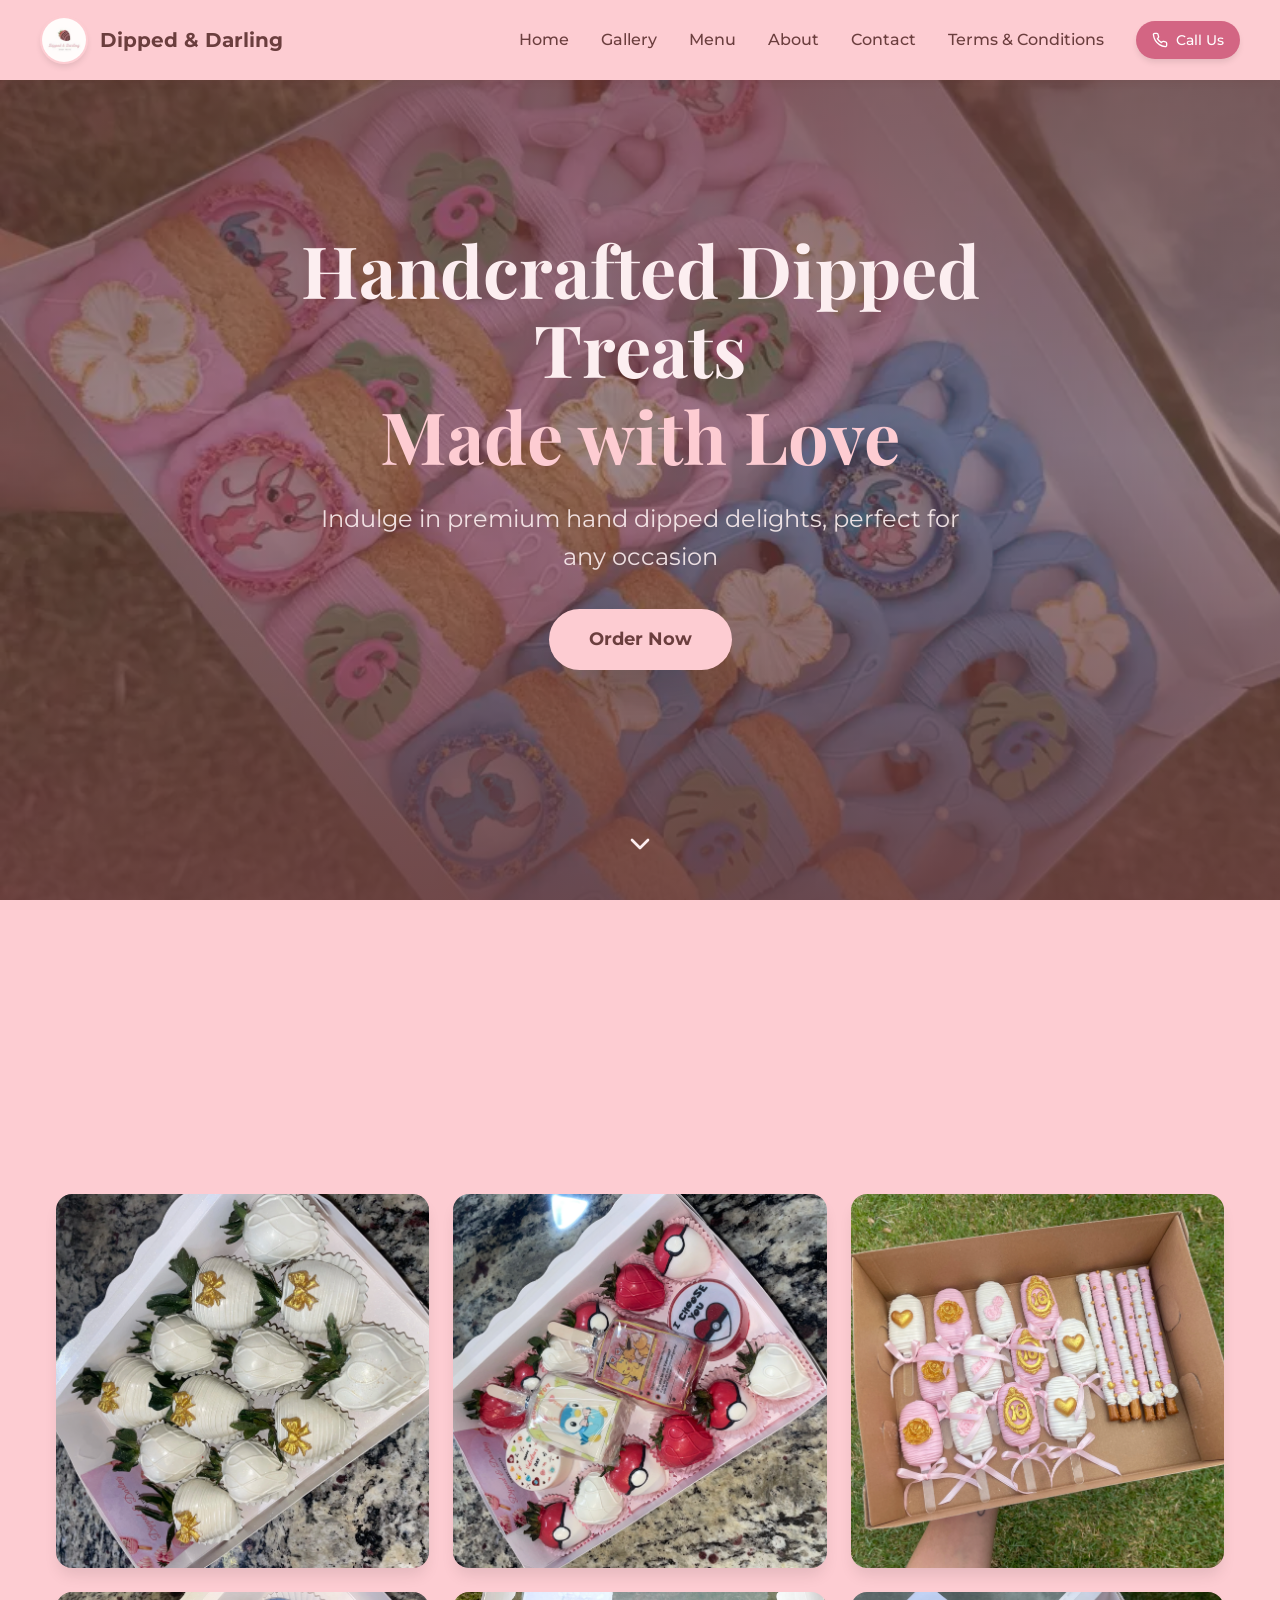
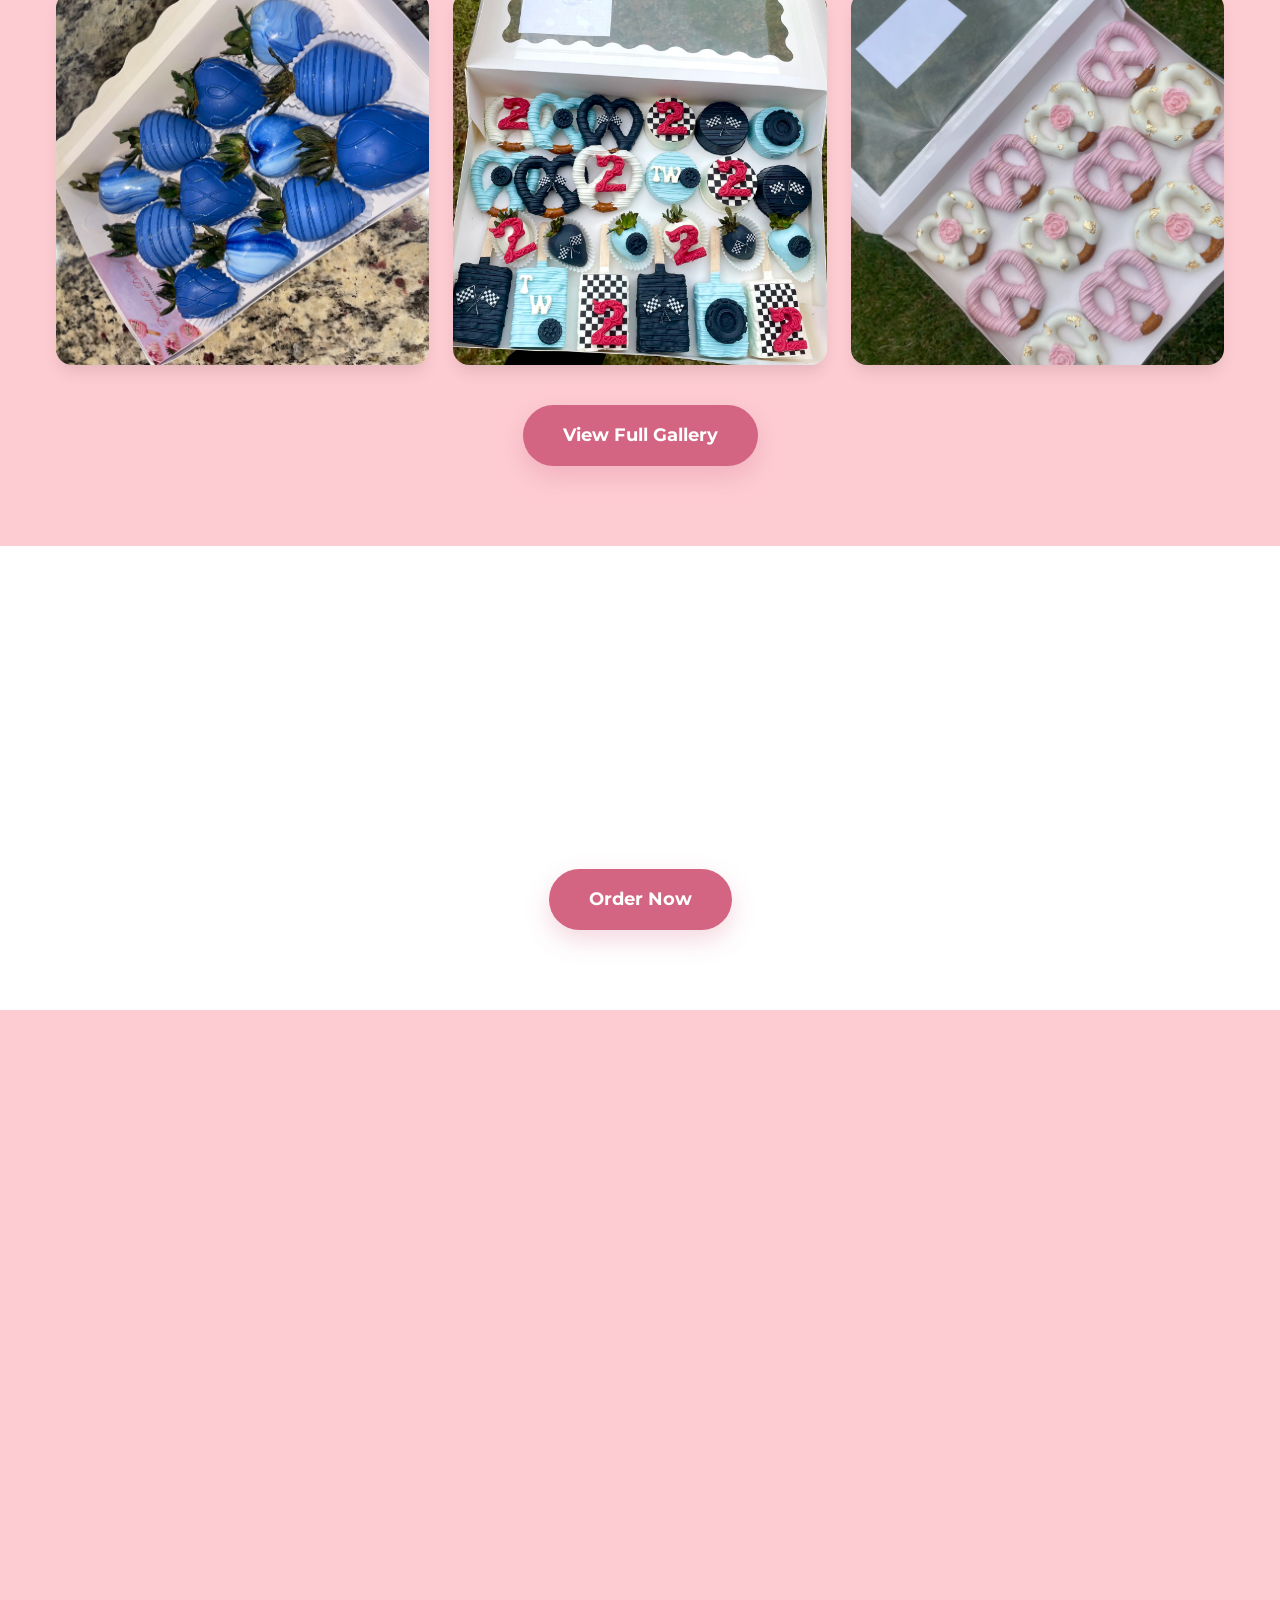
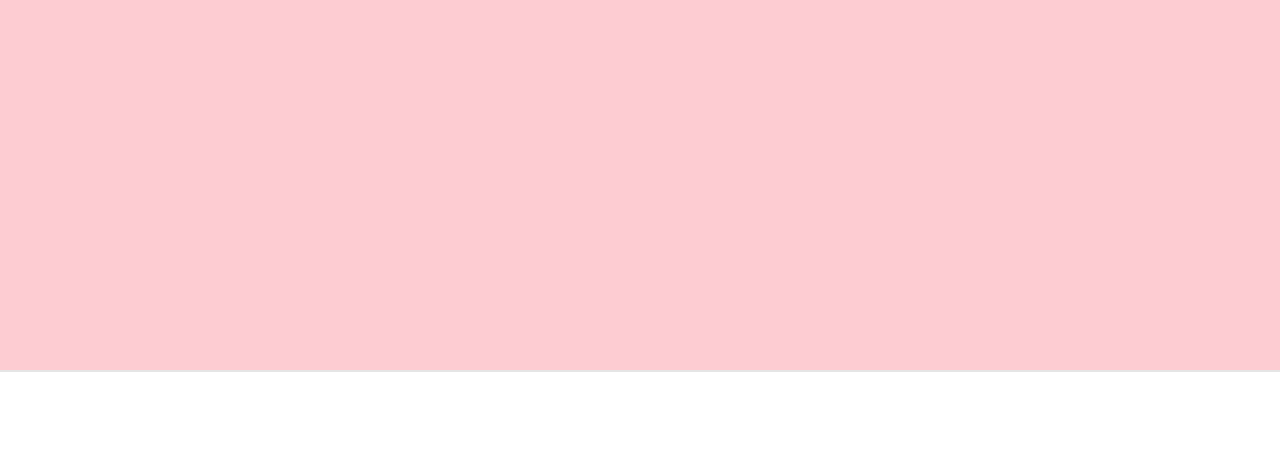
==== commit 00f55ae8: "Feat: Add collapsible Terms & Conditions with nav link and clickwrap checkbox - Policies accordion w" ====
--- a/index.html
+++ b/index.html
@@ -33,6 +33,7 @@
           <a href="#menu">Menu</a>
           <a href="#about">About</a>
           <a href="#contact">Contact</a>
+          <a href="#order-policies">Terms &amp; Conditions</a>
           <a href="tel:9405978453" class="cta-btn">
             <svg xmlns="http://www.w3.org/2000/svg" width="16" height="16" viewBox="0 0 24 24" fill="none" stroke="currentColor" stroke-width="2" stroke-linecap="round" stroke-linejoin="round"><path d="M22 16.92v3a2 2 0 0 1-2.18 2 19.79 19.79 0 0 1-8.63-3.07 19.5 19.5 0 0 1-6-6 19.79 19.79 0 0 1-3.07-8.67A2 2 0 0 1 4.11 2h3a2 2 0 0 1 2 1.72c.127.96.361 1.903.7 2.81a2 2 0 0 1-.45 2.11L8.09 9.91a16 16 0 0 0 6 6l1.27-1.27a2 2 0 0 1 2.11-.45c.907.339 1.85.573 2.81.7A2 2 0 0 1 22 16.92z"/></svg>
             Call Us
@@ -56,6 +57,7 @@
         <a href="#menu" onclick="closeMobileMenu()">Menu</a>
         <a href="#about" onclick="closeMobileMenu()">About</a>
         <a href="#contact" onclick="closeMobileMenu()">Contact</a>
+        <a href="#order-policies" onclick="closeMobileMenu()">Terms &amp; Conditions</a>
         <div class="contact-divider">
           <p>Contact Us</p>
           <a href="tel:9405978453">
@@ -200,13 +202,13 @@
                 <p class="method-value">(940) 597-8453</p>
               </div>
             </a>
-            <a href="mailto:dippedndarling@zohomail.com" class="contact-method">
+            <a href="mailto:dippedndarling@gmail.com" class="contact-method">
               <div class="method-icon">
                 <svg xmlns="http://www.w3.org/2000/svg" width="24" height="24" viewBox="0 0 24 24" fill="none" stroke="currentColor" stroke-width="2" stroke-linecap="round" stroke-linejoin="round"><rect width="20" height="16" x="2" y="4" rx="2"/><path d="m22 7-8.97 5.7a1.94 1.94 0 0 1-2.06 0L2 7"/></svg>
               </div>
               <div>
                 <p class="method-label">Email Us</p>
-                <p class="method-value">dippedndarling@zohomail.com</p>
+                <p class="method-value">dippedndarling@gmail.com</p>
               </div>
             </a>
             <a href="https://www.facebook.com/messages/t/61581837754431/" target="_blank" rel="noopener noreferrer" class="contact-method">
@@ -327,13 +329,92 @@
             </div>
 
             <div class="form-group">
-              <label for="eventDate">Event Date (Optional)</label>
+              <label for="eventDate">Event Date *</label>
               <input type="date" id="eventDate" name="eventDate" autocomplete="off">
+              <p class="error-text" id="eventDateError" style="display:none"></p>
             </div>
             <div class="form-group">
               <label for="customDetails">Additional Details (Optional)</label>
               <textarea id="customDetails" name="customDetails" rows="3" placeholder="Custom themes, colors, dietary restrictions, or special requests..." autocomplete="off"></textarea>
             </div>
+
+            <div class="form-policies-wrapper" id="order-policies">
+              <button type="button" class="form-policies-toggle" id="policiesToggle" aria-expanded="false">
+                <span>Order Policies</span>
+                <svg class="toggle-chevron" xmlns="http://www.w3.org/2000/svg" width="18" height="18" viewBox="0 0 24 24" fill="none" stroke="currentColor" stroke-width="2.5" stroke-linecap="round" stroke-linejoin="round"><path d="m6 9 6 6 6-6"/></svg>
+              </button>
+              <div class="form-policies-body" id="policiesBody">
+              <div class="form-policies">
+
+              <details class="policy-item">
+                <summary class="policy-title">Texas Cottage Food Disclosure</summary>
+                <div class="policy-body">
+                  <p>Dipped &amp; Darling operates under the Texas Cottage Food Law. All products are prepared in a home kitchen that is not inspected by the Texas Department of State Health Services or a local health department.</p>
+                  <p>Products may contain or come into contact with common allergens including milk, eggs, wheat, soy, peanuts, and tree nuts. We do not guarantee an allergen-free environment. Customers are responsible for communicating any allergies prior to ordering.</p>
+                </div>
+              </details>
+
+              <details class="policy-item">
+                <summary class="policy-title">Orders &amp; Lead Time</summary>
+                <div class="policy-body">
+                  <p>A minimum of 7 days' notice is required for custom orders. Short-notice requests may be accepted at our discretion and may be subject to a rush fee based on order size, complexity, and turnaround time.</p>
+                  <p>All orders must be reviewed and approved. Order requests do not guarantee availability, and we reserve the right to decline any request. Minimum quantities apply to all custom items.</p>
+                </div>
+              </details>
+
+              <details class="policy-item">
+                <summary class="policy-title">Payment Terms</summary>
+                <div class="policy-body">
+                  <p>A 50% non-refundable deposit is required to secure your order date. Orders are not confirmed until the deposit is received. The remaining balance is due 24 hours prior to pickup or delivery. Failure to complete payment may result in cancellation without refund of the deposit.</p>
+                </div>
+              </details>
+
+              <details class="policy-item">
+                <summary class="policy-title">Custom Designs &amp; Mock-Ups</summary>
+                <div class="policy-body">
+                  <p>Custom orders include a digital mock-up for approval prior to production. One round of minor revisions is included. Additional revisions may be subject to a design fee. Once approved, no further changes are guaranteed. Final products may vary slightly due to the handmade nature of our items.</p>
+                </div>
+              </details>
+
+              <details class="policy-item">
+                <summary class="policy-title">Changes &amp; Cancellations</summary>
+                <div class="policy-body">
+                  <p>Changes must be requested at least 72 hours prior to pickup and are not guaranteed. Deposits are non-refundable. Due to the perishable nature of our products, all sales are final.</p>
+                </div>
+              </details>
+
+              <details class="policy-item">
+                <summary class="policy-title">Pickup, Delivery &amp; Responsibility</summary>
+                <div class="policy-body">
+                  <p>Customers are responsible for arriving at the agreed pickup time. Once an order has been picked up or delivered, full responsibility transfers to the customer, including storage, handling, and transport. We are not responsible for damage, melting, or quality changes after release.</p>
+                </div>
+              </details>
+
+              <details class="policy-item">
+                <summary class="policy-title">Design Disclaimer</summary>
+                <div class="policy-body">
+                  <p>Inspiration photos are used for reference only. Exact replication is not guaranteed. Minor variations are expected with handmade products and do not qualify for refunds or replacements.</p>
+                </div>
+              </details>
+
+              <details class="policy-item">
+                <summary class="policy-title">Limitation of Liability</summary>
+                <div class="policy-body">
+                  <p>Dipped &amp; Darling is not responsible for injury, illness, allergic reactions, or damages resulting from the consumption or handling of products after they have been received.</p>
+                </div>
+              </details>
+              </div>
+              </div>
+            </div>
+
+            <div class="form-group policy-agree-group">
+              <label class="policy-agree-label">
+                <input type="checkbox" id="policyAgree" name="policyAgree">
+                <span>I have read and accepted <a href="#order-policies" class="policy-link">the terms &amp; conditions</a> *</span>
+              </label>
+              <p class="error-text" id="policyAgreeError" style="display:none"></p>
+            </div>
+
             <button type="submit" class="submit-btn">Submit Order Request</button>
           </form>
         </div>
@@ -374,9 +455,9 @@
               <svg xmlns="http://www.w3.org/2000/svg" width="16" height="16" viewBox="0 0 24 24" fill="none" stroke="currentColor" stroke-width="2" stroke-linecap="round" stroke-linejoin="round"><path d="M22 16.92v3a2 2 0 0 1-2.18 2 19.79 19.79 0 0 1-8.63-3.07 19.5 19.5 0 0 1-6-6 19.79 19.79 0 0 1-3.07-8.67A2 2 0 0 1 4.11 2h3a2 2 0 0 1 2 1.72c.127.96.361 1.903.7 2.81a2 2 0 0 1-.45 2.11L8.09 9.91a16 16 0 0 0 6 6l1.27-1.27a2 2 0 0 1 2.11-.45c.907.339 1.85.573 2.81.7A2 2 0 0 1 22 16.92z"/></svg>
               (940) 597-8453
             </a>
-            <a href="mailto:dippedndarling@zohomail.com">
+            <a href="mailto:dippedndarling@gmail.com">
               <svg xmlns="http://www.w3.org/2000/svg" width="16" height="16" viewBox="0 0 24 24" fill="none" stroke="currentColor" stroke-width="2" stroke-linecap="round" stroke-linejoin="round"><rect width="20" height="16" x="2" y="4" rx="2"/><path d="m22 7-8.97 5.7a1.94 1.94 0 0 1-2.06 0L2 7"/></svg>
-              dippedndarling@zohomail.com
+              dippedndarling@gmail.com
             </a>
             <p>
               <svg xmlns="http://www.w3.org/2000/svg" width="16" height="16" viewBox="0 0 24 24" fill="none" stroke="currentColor" stroke-width="2" stroke-linecap="round" stroke-linejoin="round"><path d="M20 10c0 6-8 12-8 12s-8-6-8-12a8 8 0 0 1 16 0Z"/><circle cx="12" cy="10" r="3"/></svg>
--- a/style.css
+++ b/style.css
@@ -1952,3 +1952,114 @@
   .lightbox-zoom-lens { display: none !important; }
   .lightbox.menu-open .lightbox-content img { max-width: 90vw; }
 }
+
+/* ===== POLICIES INSIDE FORM ===== */
+.form-policies-wrapper {
+  border: 1px solid rgba(253,204,210,0.45);
+  border-radius: 0.75rem;
+  margin-bottom: 1rem;
+  overflow: hidden;
+}
+.form-policies-toggle {
+  width: 100%;
+  display: flex;
+  justify-content: space-between;
+  align-items: center;
+  padding: 0.85rem 1.25rem;
+  background: rgba(253,204,210,0.1);
+  color: #6B3E3E;
+  font-family: 'Playfair Display', serif;
+  font-size: 1rem;
+  font-weight: 700;
+  border: none;
+  cursor: pointer;
+  transition: background 0.2s;
+}
+.form-policies-toggle:hover { background: rgba(253,204,210,0.22); }
+.form-policies-toggle.open { border-bottom: 1px solid rgba(253,204,210,0.4); }
+.toggle-chevron {
+  flex-shrink: 0;
+  transition: transform 0.35s cubic-bezier(0.34, 1.56, 0.64, 1);
+}
+.form-policies-toggle.open .toggle-chevron { transform: rotate(180deg); }
+.form-policies-body {
+  max-height: 0;
+  overflow: hidden;
+  transition: max-height 0.45s cubic-bezier(0.4, 0, 0.2, 1);
+}
+.form-policies {
+  background: rgba(253,204,210,0.05);
+  padding: 0 1.25rem;
+}
+.form-policies .policy-title { font-size: 0.875rem; padding: 0.6rem 0; }
+.form-policies .policy-body p { font-size: 0.8rem; }
+
+/* Policy agree checkbox */
+.policy-agree-group { margin-bottom: 1rem; }
+.policy-agree-label {
+  display: flex;
+  align-items: flex-start;
+  gap: 0.6rem;
+  cursor: pointer;
+  color: #6B3E3E;
+  font-weight: 500;
+  font-size: 0.9rem;
+  line-height: 1.5;
+}
+.policy-agree-label input[type="checkbox"] {
+  width: 18px;
+  height: 18px;
+  flex-shrink: 0;
+  margin-top: 0.15rem;
+  accent-color: #d36583;
+  cursor: pointer;
+}
+
+/* ===== POLICY ACCORDION ===== */
+.policy-item {
+  border-bottom: 1px solid rgba(253,204,210,0.3);
+}
+.policy-item:last-child { border-bottom: none; }
+.policy-title {
+  font-weight: 600;
+  color: #6B3E3E;
+  font-size: 0.95rem;
+  padding: 0.85rem 0;
+  cursor: pointer;
+  list-style: none;
+  display: flex;
+  justify-content: space-between;
+  align-items: center;
+  transition: color 0.2s;
+  user-select: none;
+}
+.policy-title::-webkit-details-marker { display: none; }
+.policy-title::after {
+  content: '+';
+  font-size: 1.2rem;
+  font-weight: 400;
+  color: #C48B8B;
+  flex-shrink: 0;
+  margin-left: 0.75rem;
+  transition: transform 0.3s cubic-bezier(0.22, 1.8, 0.36, 1);
+}
+.policy-item[open] > .policy-title::after { transform: rotate(45deg); }
+.policy-title:hover { color: #C48B8B; }
+.policy-body {
+  padding: 0 0 1rem;
+  display: flex;
+  flex-direction: column;
+  gap: 0.6rem;
+}
+.policy-body p {
+  font-size: 0.875rem;
+  color: rgba(107,62,62,0.85);
+  line-height: 1.7;
+}
+.policy-link {
+  color: #d36583;
+  text-decoration: underline;
+  text-underline-offset: 2px;
+  transition: color 0.2s;
+}
+.policy-link:hover { color: #b84d69; }
